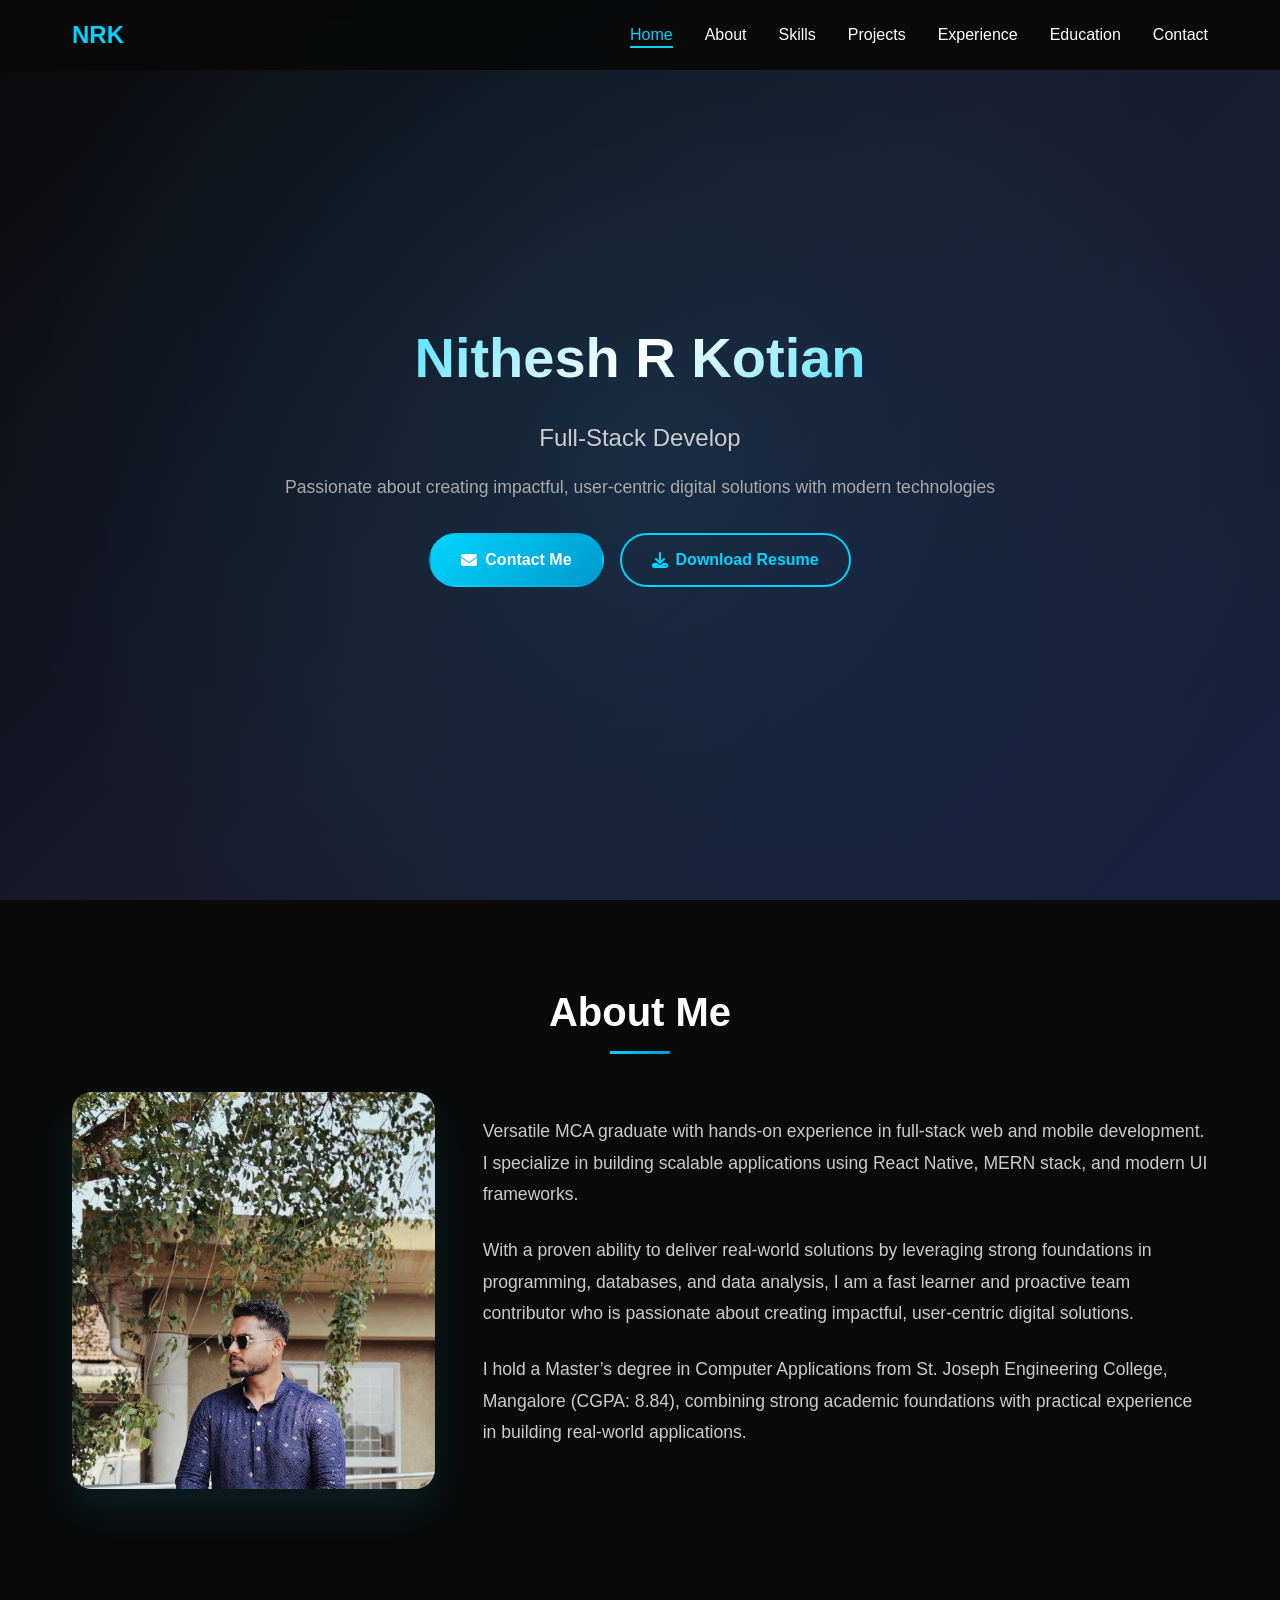
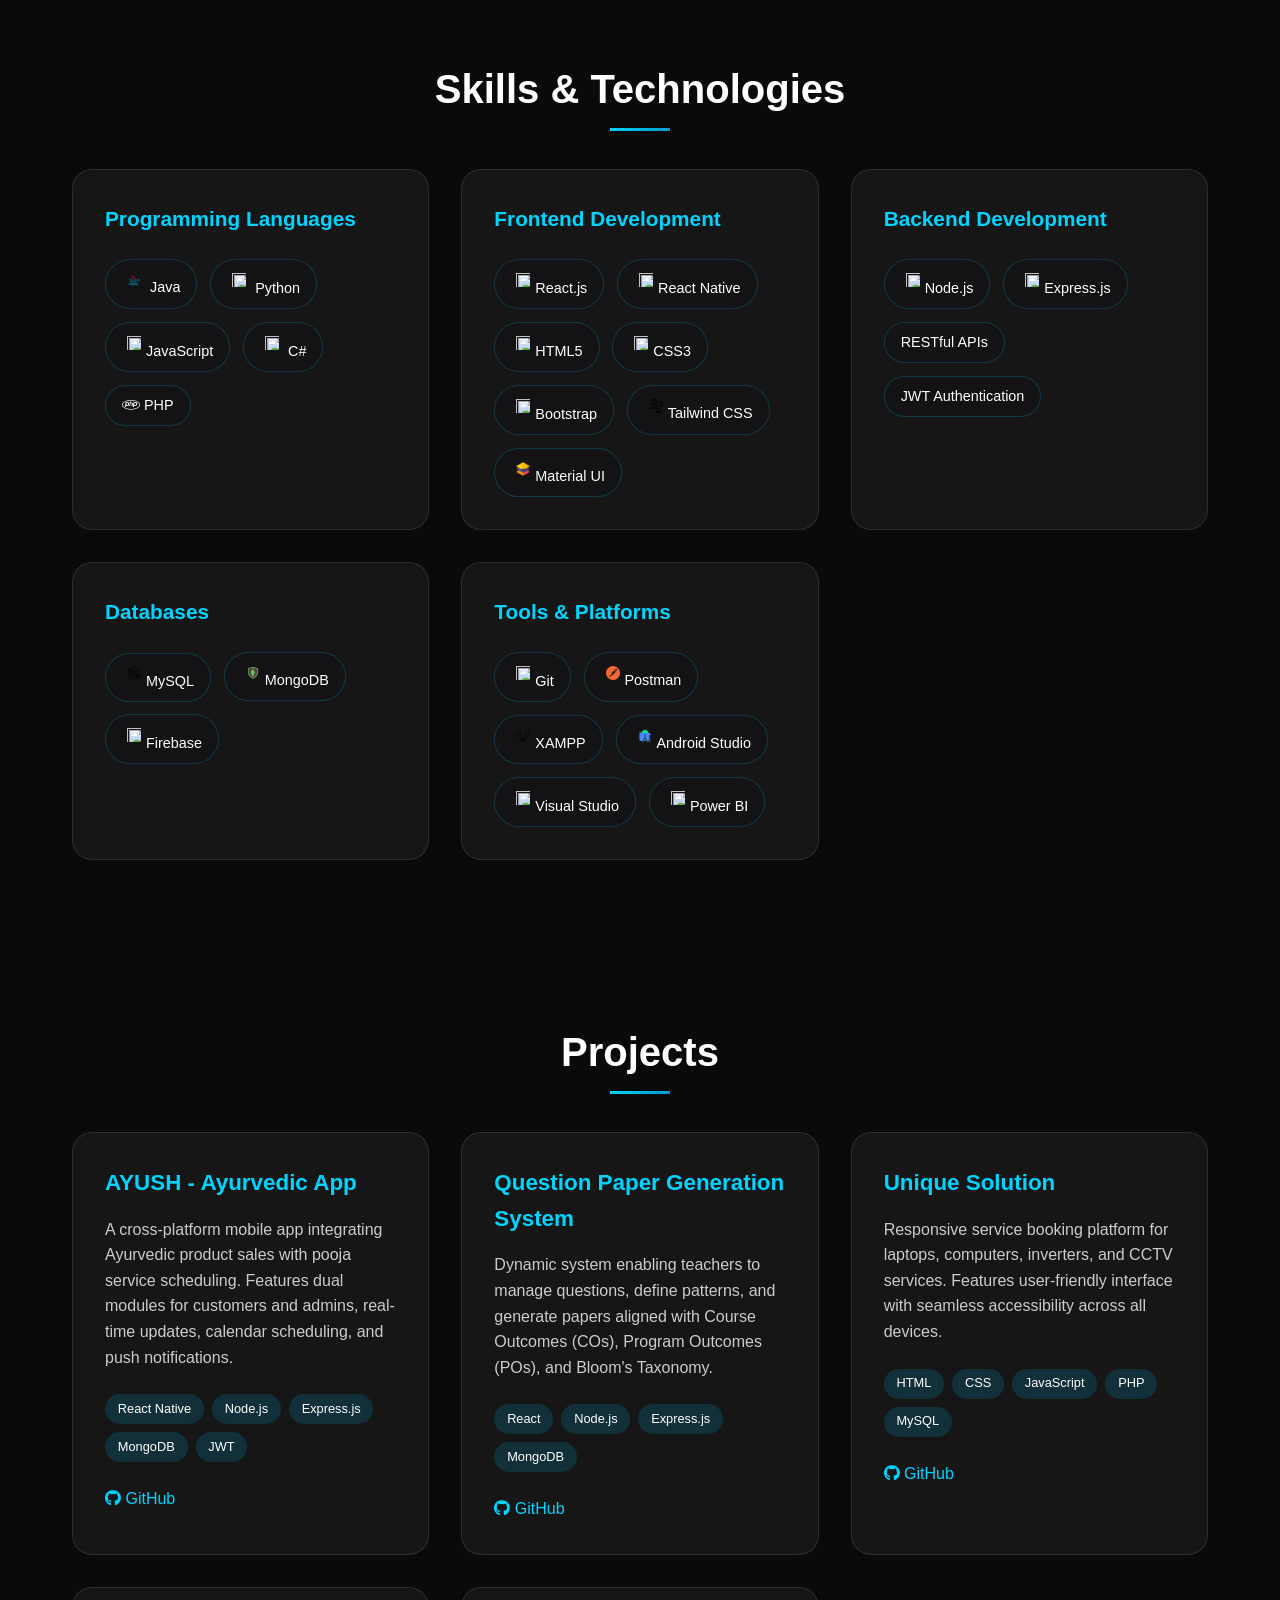
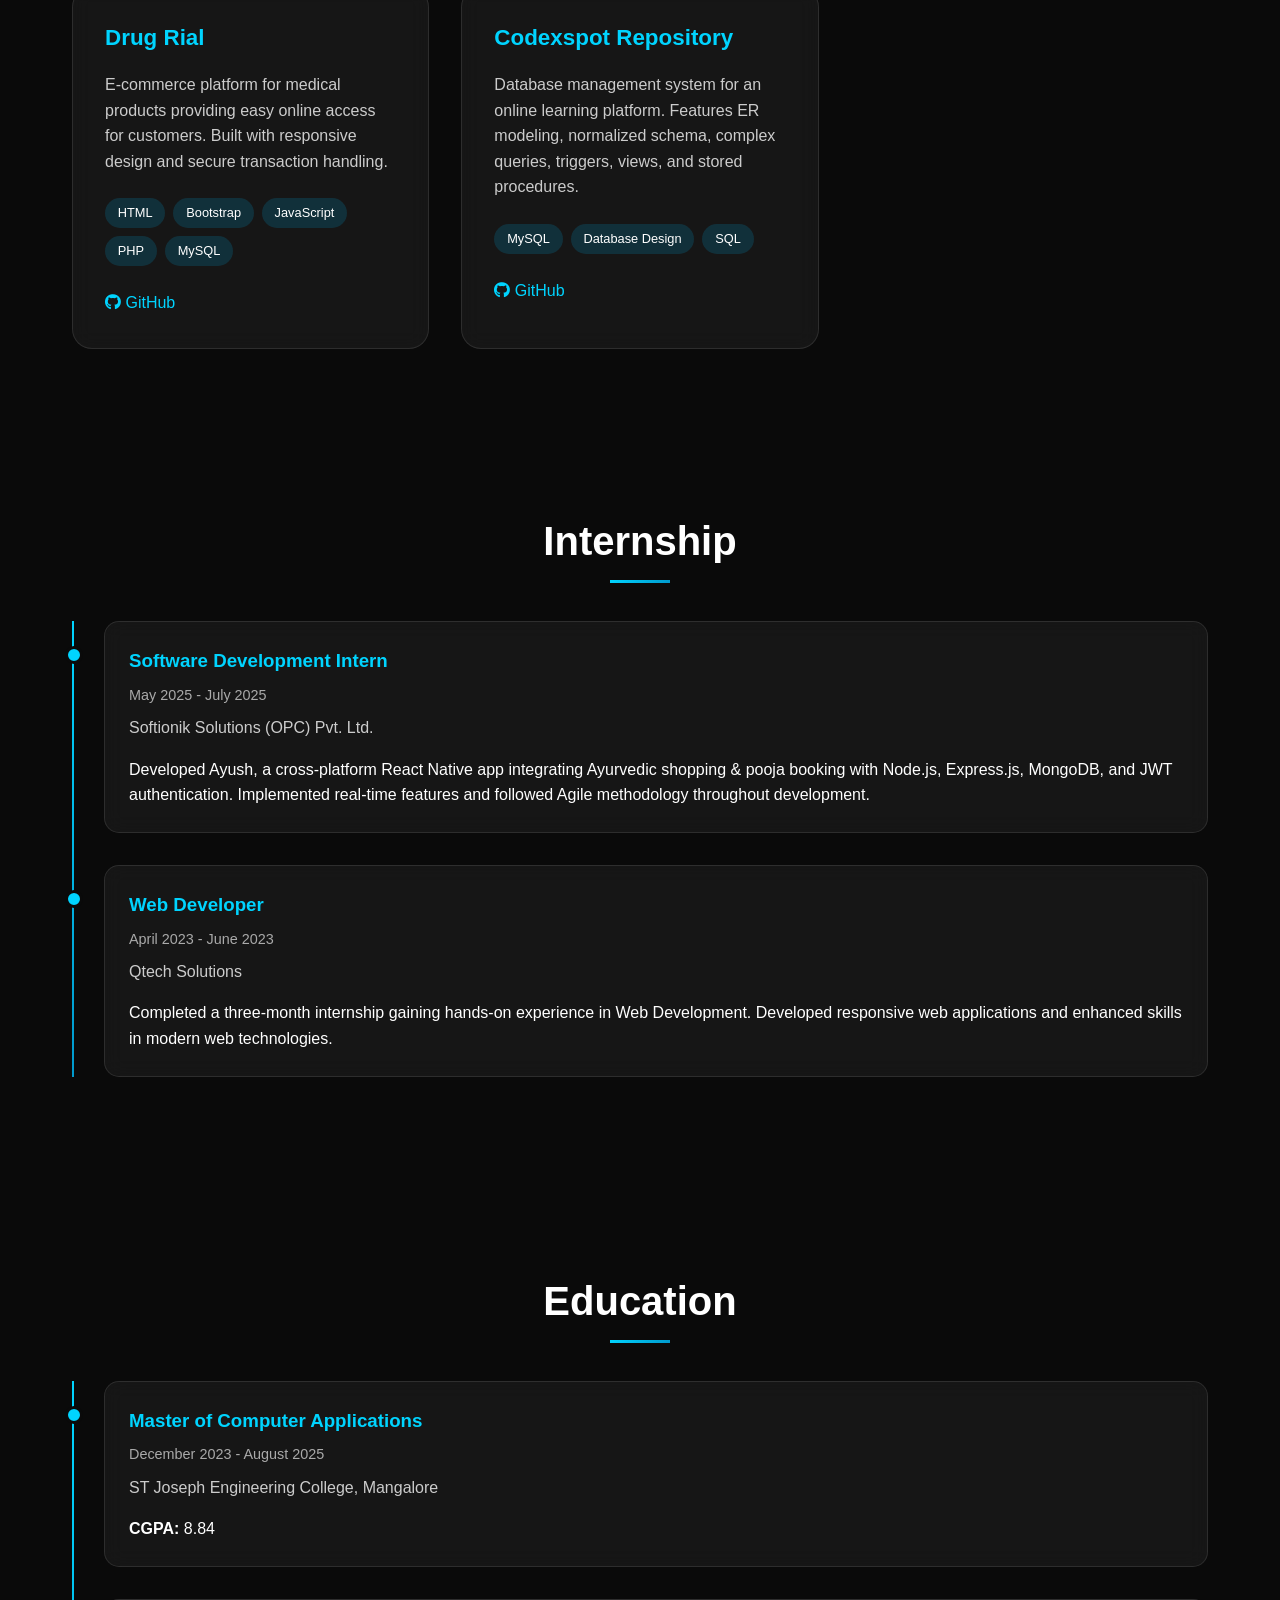
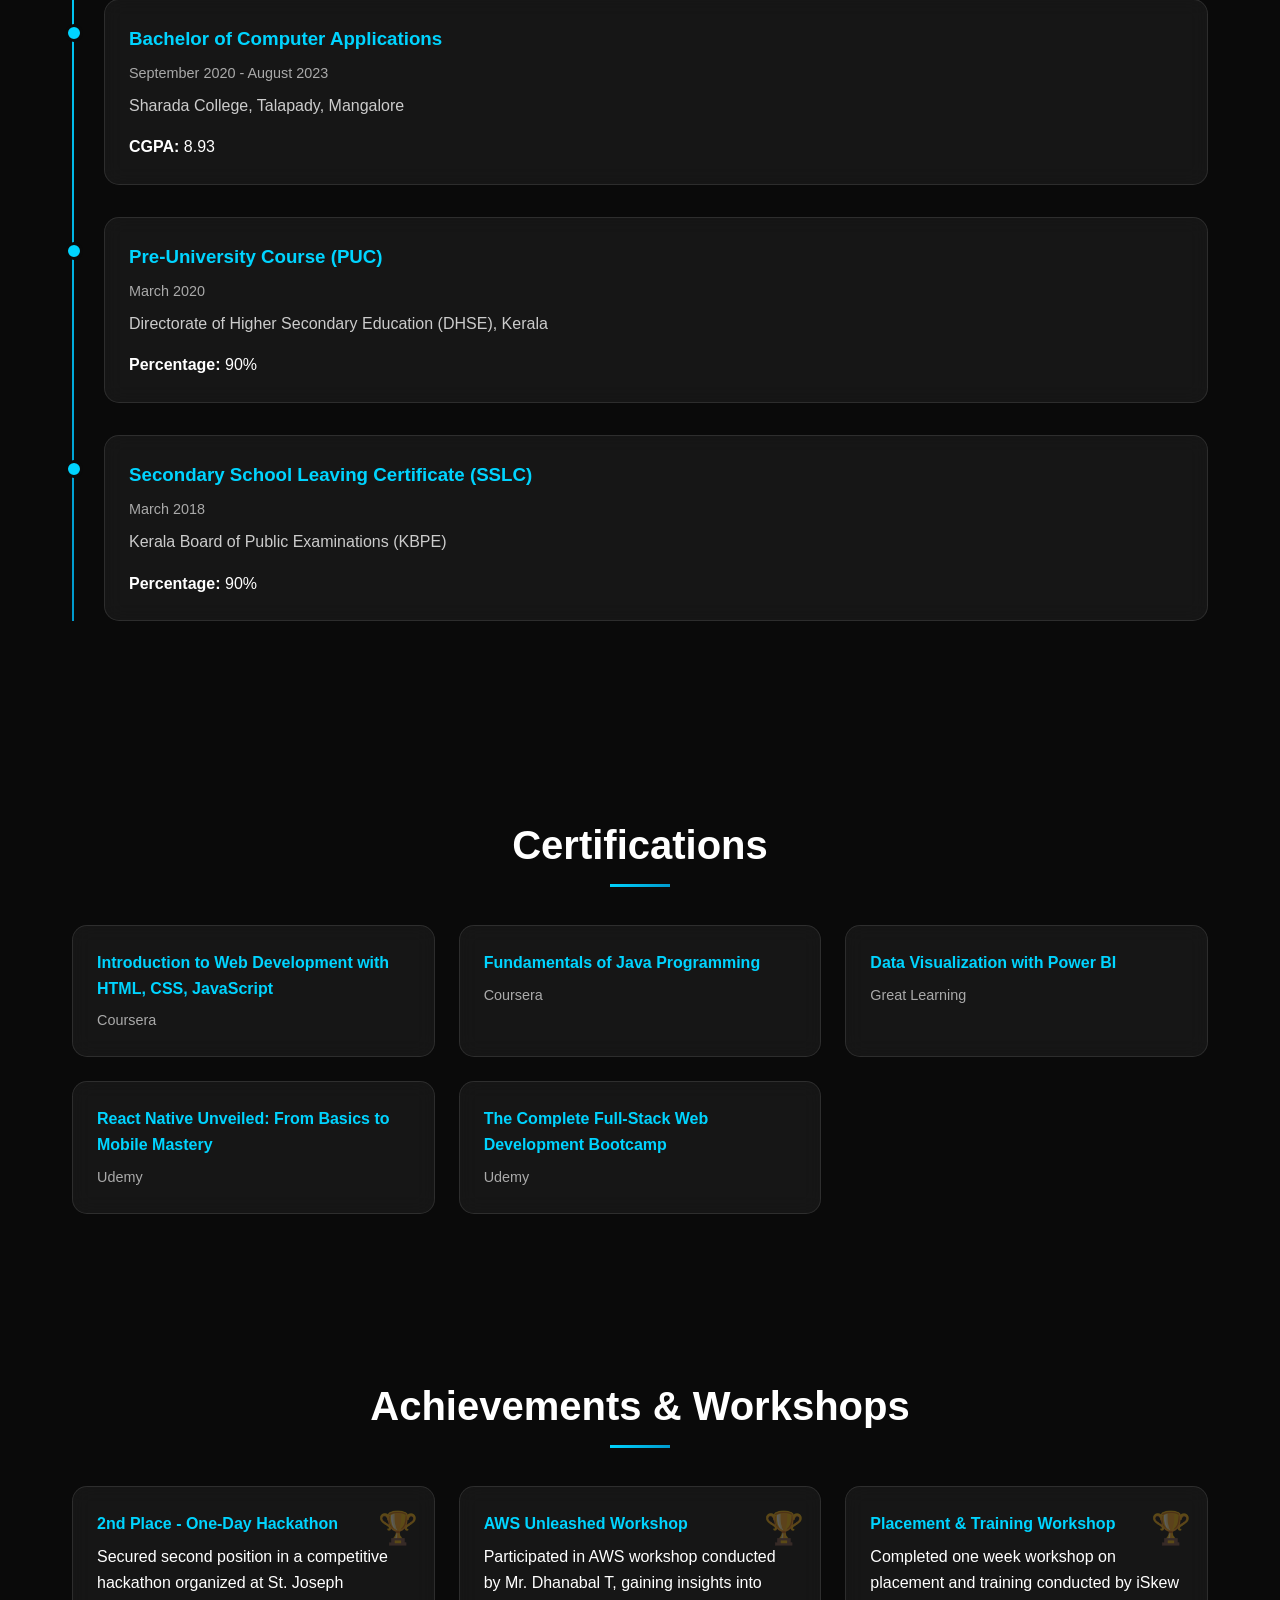
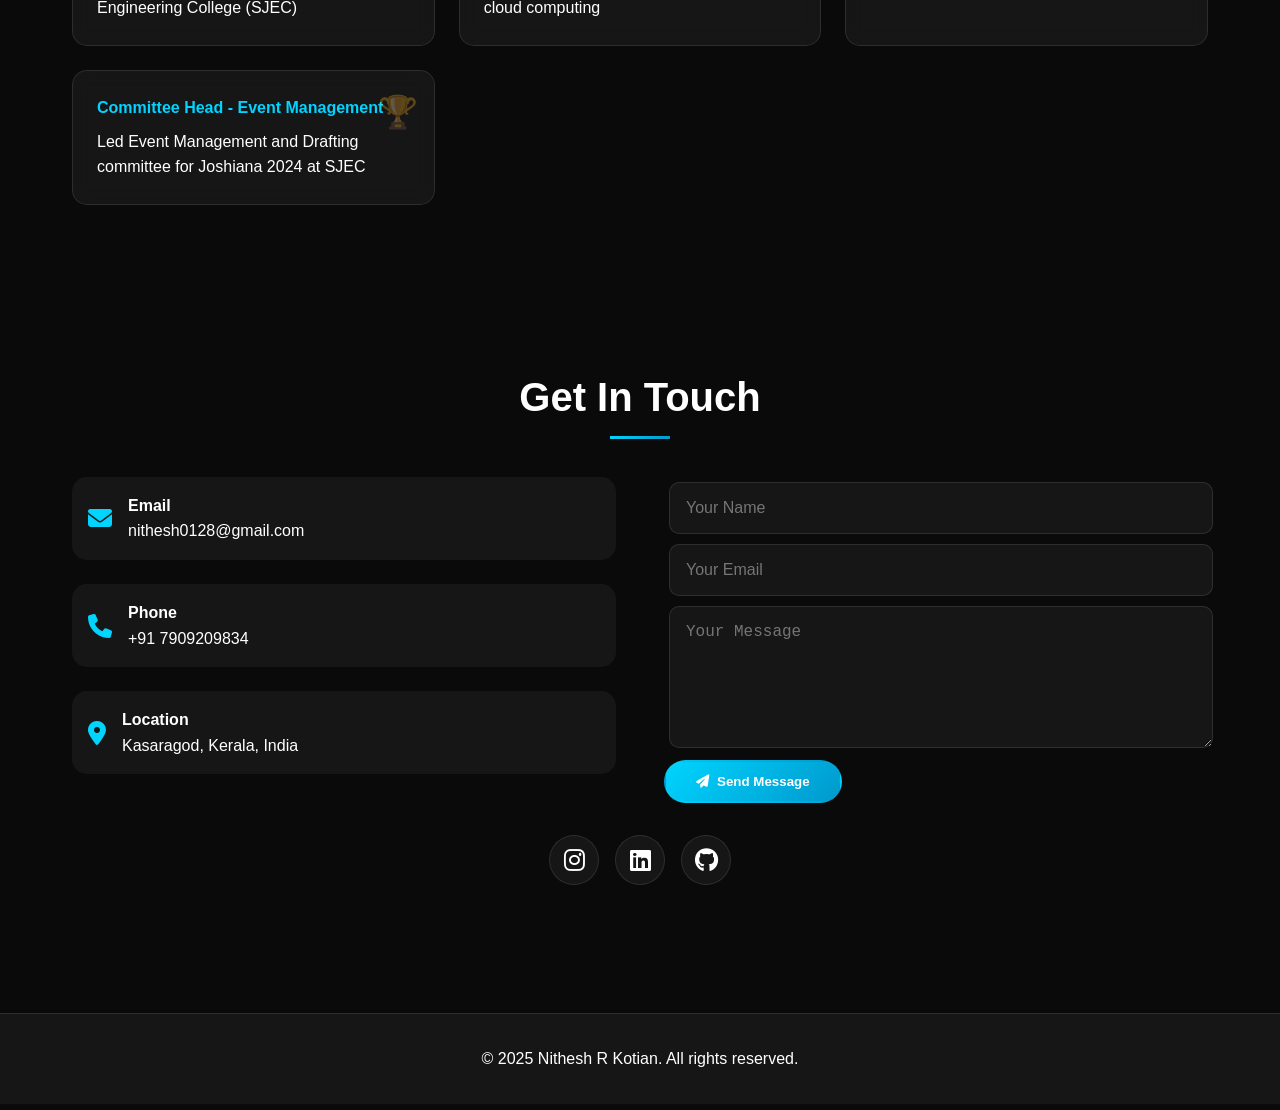
==== index.html @ 17bdb60a "icons updated" ====
<!DOCTYPE html>
<html lang="en">
<head>
    <meta charset="UTF-8">
    <meta name="viewport" content="width=device-width, initial-scale=1.0">
    <title>Nithesh R Kotian - Full-Stack Developer</title>
    <link rel="shortcut icon" href="images/nrk_logo.png" type="image/x-icon">
    <link rel="stylesheet" href="https://cdnjs.cloudflare.com/ajax/libs/font-awesome/6.0.0/css/all.min.css">
    <link rel="stylesheet" href="style.css">
    <link rel="stylesheet" href="https://cdnjs.cloudflare.com/ajax/libs/font-awesome/6.5.0/css/all.min.css">

</head>
<body>
    <!-- Navigation -->
    <nav class="navbar" id="navbar">
        <div class="nav-container">
            <a href="#home" class="logo">NRK</a>
            <ul class="nav-menu" id="nav-menu">
                <li><a href="#home" class="nav-link">Home</a></li>
                <li><a href="#about" class="nav-link">About</a></li>
                <li><a href="#skills" class="nav-link">Skills</a></li>
                <li><a href="#projects" class="nav-link">Projects</a></li>
                <li><a href="#experience" class="nav-link">Experience</a></li>
                <li><a href="#education" class="nav-link">Education</a></li>
                <li><a href="#contact" class="nav-link">Contact</a></li>
            </ul>
            <div class="hamburger" id="hamburger">
                <span></span>
                <span></span>
                <span></span>
            </div>
        </div>
    </nav>

    <!-- Hero Section -->
    <section class="hero" id="home">
        <div class="hero-content">
            <h1>Nithesh R Kotian</h1>
            <p class="subtitle">Full-Stack Developer | React Native & MERN</p>
            <p class="tagline">Passionate about creating impactful, user-centric digital solutions with modern technologies</p>
            <div class="cta-buttons">
                <a href="#contact" class="btn btn-primary">
                    <i class="fas fa-envelope"></i>
                    Contact Me
                </a>
                <a href="images/Nithesh R Kotian.pdf" download class="btn btn-outline">
                    <i class="fas fa-download"></i>
                    Download Resume
                </a>
            </div>
        </div>
    </section>

    <!-- About Section -->
    <section class="section fade-in" id="about">
        <h2 class="section-title">About Me</h2>
        <div class="about-content">
            <div class="about-image">
                <img src="images/myimage.jpg" alt="Nithesh R Kotian">
            </div>
            <div class="about-text">
                <p>
                    Versatile MCA graduate with hands-on experience in full-stack web and mobile development. 
                    I specialize in building scalable applications using React Native, MERN stack, and modern UI frameworks.
                </p>
                <p>
                    With a proven ability to deliver real-world solutions by leveraging strong foundations in programming, 
                    databases, and data analysis, I am a fast learner and proactive team contributor who is passionate about 
                    creating impactful, user-centric digital solutions.
                </p>
                <p>
                    I hold a Master’s degree in Computer Applications from St. Joseph Engineering College, Mangalore (CGPA: 8.84), combining strong academic foundations with practical experience in building real-world applications.
            </div>
        </div>
    </section>

    <!-- Skills Section -->
    <section class="section fade-in" id="skills">
        <h2 class="section-title">Skills & Technologies</h2>
        <div class="skills-grid">
            <div class="skill-category">
                <h3>Programming Languages</h3>
                <div class="skills-list">
                    <span class="skill-tag"><image class="img" src="images/java.png"></image> Java</span>
                    <span class="skill-tag"><image class="img" src="images/python.png"></image> Python</span>
                    <span class="skill-tag"><image class="img" src="images/java-script.png"></image>JavaScript</span>
                    <span class="skill-tag"><image class="img" src="images/c-sharp.png"></image> C#</span>
                    <span class="skill-tag"><i class="fa-brands fa-php"></i> PHP</span>

                </div>
            </div>
            <div class="skill-category">
                <h3>Frontend Development</h3>
                <div class="skills-list">
                    <span class="skill-tag"><image class="img" src="images/react.png"></image>React.js</span>
                    <span class="skill-tag"><image class="img" src="images/native.png"></image>React Native</span>
                    <span class="skill-tag"><image class="img" src="images/html.png"></image>HTML5</span>
                    <span class="skill-tag"><image class="img" src="images/css.png"></image>CSS3</span>
                    <span class="skill-tag"><image class="img" src="images/bootstrap.png"></image>Bootstrap</span>
                    <span class="skill-tag"><image class="img" src="images/wind.png"></image>Tailwind CSS</span>
                    <span class="skill-tag"><image class="img" src="images/composite.png"></image>Material UI</span>
                </div>
            </div>
            <div class="skill-category">
                <h3>Backend Development</h3>
                <div class="skills-list">
                    <span class="skill-tag"><image class="img" src="images/nodejs.png"></image>Node.js</span>
                    <span class="skill-tag"><image class="img" src="images/icons8-express-js-50.png"></image>Express.js</span>
                    <span class="skill-tag">RESTful APIs</span>
                    <span class="skill-tag">JWT Authentication</span>
                </div>
            </div>
            <div class="skill-category">
                <h3>Databases</h3>
                <div class="skills-list">
                    <span class="skill-tag"><image class="img" src="images/mysql-database.png"></image>MySQL</span>
                    <span class="skill-tag"><image class="img" src="images/icons8-mongodb-48.png"></image>MongoDB</span>
                    <span class="skill-tag"><image class="img" src="images/icons8-firebase-48.png "></image>Firebase</span>
                </div>
            </div>
            <div class="skill-category">
                <h3>Tools & Platforms</h3>
                <div class="skills-list">
                    <span class="skill-tag"><image class="img" src="images/icons8-git-48.png"></image>Git</span>
                    <span class="skill-tag"><image class="img" src="images/icons8-postman-inc-50.png"></image>Postman</span>
                    <span class="skill-tag"><image class="img" src="images/icons8-xmpp-50.png"></image>XAMPP</span>
                    <span class="skill-tag"><image class="img" src="images/icons8-android-studio-48.png"></image>Android Studio</span>
                    <span class="skill-tag"><image class="img" src="images/ivisual-studio-code-2019-48.png"></image>Visual Studio</span>
                    <span class="skill-tag"><image class="img" src="images/power-bi-48.png"></image>Power BI</span>
                </div>
            </div>
        </div>
    </section>

    <!-- Projects Section -->
    <section class="section fade-in" id="projects">
        <h2 class="section-title"> Projects</h2>
        <div class="projects-grid">
            <div class="project-card">
                <h3>AYUSH - Ayurvedic App</h3>
                <p>
                    A cross-platform mobile app integrating Ayurvedic product sales with pooja service scheduling. 
                    Features dual modules for customers and admins, real-time updates, calendar scheduling, and push notifications.
                </p>
                <div class="project-tech">
                    <span class="tech-tag">React Native</span>
                    <span class="tech-tag">Node.js</span>
                    <span class="tech-tag">Express.js</span>
                    <span class="tech-tag">MongoDB</span>
                    <span class="tech-tag">JWT</span>
                </div>
                <div class="project-links">
                    <a href="https://github.com/n-ithesh/Ayush" target="_blank">
                        <i class="fab fa-github"></i> GitHub
                    </a>
                </div>
            </div>

            <div class="project-card">
                <h3>Question Paper Generation System</h3>
                <p>
                    Dynamic system enabling teachers to manage questions, define patterns, and generate papers 
                    aligned with Course Outcomes (COs), Program Outcomes (POs), and Bloom's Taxonomy.
                </p>
                <div class="project-tech">
                    <span class="tech-tag">React</span>
                    <span class="tech-tag">Node.js</span>
                    <span class="tech-tag">Express.js</span>
                    <span class="tech-tag">MongoDB</span>
                </div>
                <div class="project-links">
                    <a href="https://github.com/n-ithesh/QUESTION-PAPER-GENERATION-SYSTEM" target="_blank">
                        <i class="fab fa-github"></i> GitHub
                    </a>
                </div>
            </div>

            <div class="project-card">
                <h3>Unique Solution</h3>
                <p>
                    Responsive service booking platform for laptops, computers, inverters, and CCTV services. 
                    Features user-friendly interface with seamless accessibility across all devices.
                </p>
                <div class="project-tech">
                    <span class="tech-tag">HTML</span>
                    <span class="tech-tag">CSS</span>
                    <span class="tech-tag">JavaScript</span>
                    <span class="tech-tag">PHP</span>
                    <span class="tech-tag">MySQL</span>
                </div>
                <div class="project-links">
                    <a href="https://github.com/n-ithesh/UNIQUE-SOLUTION" target="_blank">
                        <i class="fab fa-github"></i> GitHub
                    </a>
                </div>
            </div>

            <div class="project-card">
                <h3>Drug Rial</h3>
                <p>
                    E-commerce platform for medical products providing easy online access for customers. 
                    Built with responsive design and secure transaction handling.
                </p>
                <div class="project-tech">
                    <span class="tech-tag">HTML</span>
                    <span class="tech-tag">Bootstrap</span>
                    <span class="tech-tag">JavaScript</span>
                    <span class="tech-tag">PHP</span>
                    <span class="tech-tag">MySQL</span>
                </div>
                <div class="project-links">
                    <a href="https://github.com/n-ithesh/Drug_Rial" target="_blank">
                        <i class="fab fa-github"></i> GitHub
                    </a>
                </div>
            </div>

            <div class="project-card">
                <h3>Codexspot Repository</h3>
                <p>
                    Database management system for an online learning platform. Features ER modeling, 
                    normalized schema, complex queries, triggers, views, and stored procedures.
                </p>
                <div class="project-tech">
                    <span class="tech-tag">MySQL</span>
                    <span class="tech-tag">Database Design</span>
                    <span class="tech-tag">SQL</span>
                </div>
                <div class="project-links">
                    <a href="https://github.com/n-ithesh/CodexSpot" target="_blank">
                        <i class="fab fa-github"></i> GitHub
                    </a>
                </div>
            </div>
        </div>
    </section>

    <!-- Experience Section -->
    <section class="section fade-in" id="experience">
        <h2 class="section-title">Internship</h2>
        <div class="timeline">
            <div class="timeline-item">
                <h3>Software Development Intern</h3>
                <p class="date">May 2025 - July 2025</p>
                <p class="location">Softionik Solutions (OPC) Pvt. Ltd.</p>
                <p>
                    Developed Ayush, a cross-platform React Native app integrating Ayurvedic shopping & pooja booking 
                    with Node.js, Express.js, MongoDB, and JWT authentication. Implemented real-time features and 
                    followed Agile methodology throughout development.
                </p>
            </div>
            <div class="timeline-item">
                <h3>Web Developer</h3>
                <p class="date">April 2023 - June 2023</p>
                <p class="location">Qtech Solutions</p>
                <p>
                    Completed a three-month internship gaining hands-on experience in Web Development. 
                    Developed responsive web applications and enhanced skills in modern web technologies.
                </p>
            </div>
        </div>
    </section>

    <!-- Education Section -->
    <section class="section fade-in" id="education">
        <h2 class="section-title">Education</h2>
        <div class="timeline">
            <div class="timeline-item">
                <h3>Master of Computer Applications</h3>
                <p class="date">December 2023 - August 2025</p>
                <p class="location">ST Joseph Engineering College, Mangalore</p>
                <p><strong>CGPA:</strong> 8.84</p>
            </div>
            <div class="timeline-item">
                <h3>Bachelor of Computer Applications</h3>
                <p class="date">September 2020 - August 2023</p>
                <p class="location">Sharada College, Talapady, Mangalore</p>
                <p><strong>CGPA:</strong> 8.93</p>
            </div>
            <div class="timeline-item">
                <h3>Pre-University Course (PUC)</h3>
                <p class="date">March 2020</p>
                <p class="location">Directorate of Higher Secondary Education (DHSE), Kerala</p>
                <p><strong>Percentage:</strong> 90%</p>
            </div>
            <div class="timeline-item">
                <h3>Secondary School Leaving Certificate (SSLC)</h3>
                <p class="date">March 2018</p>
                <p class="location">Kerala Board of Public Examinations (KBPE)</p>
                <p><strong>Percentage:</strong> 90%</p>
            </div>
        </div>
    </section>

    <!-- Certifications Section -->
    <section class="section fade-in" id="certifications">
        <h2 class="section-title">Certifications</h2>
        <div class="certifications-grid">
            <div class="certification-item">
                <h4>Introduction to Web Development with HTML, CSS, JavaScript</h4>
                <p class="provider">Coursera</p>
            </div>
            <div class="certification-item">
                <h4>Fundamentals of Java Programming</h4>
                <p class="provider">Coursera</p>
            </div>
            <div class="certification-item">
                <h4>Data Visualization with Power BI</h4>
                <p class="provider">Great Learning</p>
            </div>
            <div class="certification-item">
                <h4>React Native Unveiled: From Basics to Mobile Mastery</h4>
                <p class="provider">Udemy</p>
            </div>
            <div class="certification-item">
                <h4>The Complete Full-Stack Web Development Bootcamp</h4>
                <p class="provider">Udemy</p>
            </div>
        </div>
    </section>

    <!-- Achievements Section -->
    <section class="section fade-in" id="achievements">
        <h2 class="section-title">Achievements & Workshops</h2>
        <div class="achievements-grid">
            <div class="achievement-item">
                <h4>2nd Place - One-Day Hackathon</h4>
                <p>Secured second position in a competitive hackathon organized at St. Joseph Engineering College (SJEC)</p>
            </div>
            <div class="achievement-item">
                <h4>AWS Unleashed Workshop</h4>
                <p>Participated in AWS workshop conducted by Mr. Dhanabal T, gaining insights into cloud computing</p>
            </div>
            <div class="achievement-item">
                <h4>Placement & Training Workshop</h4>
                <p>Completed one week workshop on placement and training conducted by iSkew</p>
            </div>
            <div class="achievement-item">
                <h4>Committee Head - Event Management</h4>
                <p>Led Event Management and Drafting committee for Joshiana 2024 at SJEC</p>
            </div>
        </div>
    </section>

    <!-- Contact Section -->
    <section class="section fade-in" id="contact">
        <h2 class="section-title">Get In Touch</h2>
        <div class="contact-content">
            <div class="contact-info">
                <div class="contact-item">
                    <i class="fas fa-envelope"></i>
                    <div>
                        <h4>Email</h4>
                        <a href="mailto:nithesh0128@gmail.com">nithesh0128@gmail.com</a>
                    </div>
                </div>
                <div class="contact-item">
                    <i class="fas fa-phone"></i>
                    <div>
                        <h4>Phone</h4>
                        <a href="tel:+917909209834">+91 7909209834</a>
                    </div>
                </div>
                <div class="contact-item">
                    <i class="fas fa-map-marker-alt"></i>
                    <div>
                        <h4>Location</h4>
                        <span>Kasaragod, Kerala, India</span>
                    </div>
                </div>
            </div>
            <div class="contact-form">
                <form name="submit-to-google-sheet">
                    <div class="form-group">
                        <input type="text" name="name" placeholder="Your Name" required>
                    </div>
                    <div class="form-group">
                        <input type="email" name="email" placeholder="Your Email" required>
                    </div>
                    <div class="form-group">
                        <textarea name="message" placeholder="Your Message" rows="6" required></textarea>
                    </div>
                    <button type="submit" class="btn btn-primary">
                        <i class="fas fa-paper-plane"></i>
                        Send Message
                    </button>
                </form>
                <div id="msg"></div>
            </div>
        </div>
        
        <div class="social-links">
            <a href="https://www.instagram.com/n.ithesh._/" target="_blank" class="social-link">
                <i class="fab fa-instagram"></i>
            </a>
            </a>
            <a href="https://www.linkedin.com/in/nithesh0628" target="_blank" class="social-link">
                <i class="fab fa-linkedin"></i>
            </a>
            <a href="https://github.com/n-ithesh" target="_blank" class="social-link">
                <i class="fab fa-github"></i>
            </a>
        </div>
    </section>

    <!-- Footer -->
    <footer class="footer">
        <p>&copy; 2025 Nithesh R Kotian. All rights reserved.</p>
    </footer>

    <!-- Back to Top Button -->
    <button class="back-to-top" id="backToTop">
        <i class="fas fa-arrow-up"></i>
    </button>

    <script>
        // Mobile Navigation Toggle
        const hamburger = document.getElementById('hamburger');
        const navMenu = document.getElementById('nav-menu');

        hamburger.addEventListener('click', () => {
            navMenu.classList.toggle('active');
        });

        // Close mobile menu when clicking on a link
        document.querySelectorAll('.nav-link').forEach(link => {
            link.addEventListener('click', () => {
                navMenu.classList.remove('active');
            });
        });

        // Navbar scroll effect
        const navbar = document.getElementById('navbar');
        window.addEventListener('scroll', () => {
            if (window.scrollY > 50) {
                navbar.classList.add('scrolled');
            } else {
                navbar.classList.remove('scrolled');
            }
        });

        // Active navigation link highlighting
        const sections = document.querySelectorAll('section');
        const navLinks = document.querySelectorAll('.nav-link');

        window.addEventListener('scroll', () => {
            let current = '';
            sections.forEach(section => {
                const sectionTop = section.offsetTop;
                const sectionHeight = section.clientHeight;
                if (window.scrollY >= (sectionTop - 200)) {
                    current = section.getAttribute('id');
                }
            });

            navLinks.forEach(link => {
                link.classList.remove('active');
                if (link.getAttribute('href').slice(1) === current) {
                    link.classList.add('active');
                }
            });
        });

        // Smooth scrolling for navigation links
        document.querySelectorAll('a[href^="#"]').forEach(anchor => {
            anchor.addEventListener('click', function (e) {
                e.preventDefault();
                const target = document.querySelector(this.getAttribute('href'));
                if (target) {
                    target.scrollIntoView({
                        behavior: 'smooth',
                        block: 'start'
                    });
                }
            });
        });

        // Back to top button
        const backToTop = document.getElementById('backToTop');

        window.addEventListener('scroll', () => {
            if (window.scrollY > 300) {
                backToTop.classList.add('show');
            } else {
                backToTop.classList.remove('show');
            }
        });

        backToTop.addEventListener('click', () => {
            window.scrollTo({
                top: 0,
                behavior: 'smooth'
            });
        });

        // Scroll animations
        const fadeElements = document.querySelectorAll('.fade-in');

        const fadeInOnScroll = () => {
            fadeElements.forEach(element => {
                const elementTop = element.getBoundingClientRect().top;
                const elementVisible = 150;

                if (elementTop < window.innerHeight - elementVisible) {
                    element.classList.add('visible');
                }
            });
        };

        window.addEventListener('scroll', fadeInOnScroll);
        fadeInOnScroll(); // Check on page load

        // Contact form submission
        const scriptURL = 'https://script.google.com/macros/s/AKfycbyIy2xZhc8D5JdLO7o2QkHOoSVqSOdy2x_xByXJeU9iQt2-OyDCXsQfPzj7Ggy2FiKv/exec';
        const form = document.forms['submit-to-google-sheet'];
        const msg = document.getElementById("msg");

        form.addEventListener('submit', e => {
            e.preventDefault();
            fetch(scriptURL, { method: 'POST', body: new FormData(form)})
                .then(response => {
                    msg.innerHTML = "Message sent successfully!";
                    msg.classList.add('show');
                    setTimeout(function(){
                        msg.innerHTML = "";
                        msg.classList.remove('show');
                    }, 4000);
                    form.reset();
                })
                .catch(error => {
                    console.error('Error!', error.message);
                    msg.innerHTML = "Error sending message. Please try again.";
                    msg.classList.add('show');
                    setTimeout(function(){
                        msg.innerHTML = "";
                        msg.classList.remove('show');
                    }, 4000);
                });
        });

        // Add some interactive effects
        document.querySelectorAll('.project-card').forEach(card => {
            card.addEventListener('mouseenter', () => {
                card.style.transform = 'translateY(-10px) scale(1.02)';
            });
            
            card.addEventListener('mouseleave', () => {
                card.style.transform = 'translateY(0) scale(1)';
            });
        });

        // Typing effect for hero subtitle (optional enhancement)
        const subtitle = document.querySelector('.hero .subtitle');
        const text = subtitle.textContent;
        subtitle.textContent = '';
        
        let i = 0;
        const typeWriter = () => {
            if (i < text.length) {
                subtitle.textContent += text.charAt(i);
                i++;
                setTimeout(typeWriter, 100);
            }
        };
        
        // Start typing effect after page loads
        window.addEventListener('load', () => {
            setTimeout(typeWriter, 1000);
        });

        // Add parallax effect to hero section
        window.addEventListener('scroll', () => {
            const scrolled = window.pageYOffset;
            const hero = document.querySelector('.hero');
            const rate = scrolled * -0.5;
            hero.style.transform = `translateY(${rate}px)`;
        });
    </script>
</body>
</html>
---- style.css ----
* {
            margin: 0;
            padding: 0;
            box-sizing: border-box;
        }

        html {
            scroll-behavior: smooth;
        }

        body {
            font-family: 'Arial', sans-serif;
            background: #0a0a0a;
            color: #ffffff;
            line-height: 1.6;
            overflow-x: hidden;
        }

        /* Navigation */
        .navbar {
            position: fixed;
            top: 0;
            width: 100%;
            background: rgba(10, 10, 10, 0.95);
            backdrop-filter: blur(10px);
            padding: 1rem 0;
            z-index: 1000;
            transition: all 0.3s ease;
        }

        .navbar.scrolled {
            background: rgba(10, 10, 10, 0.98);
            box-shadow: 0 2px 20px rgba(0, 150, 255, 0.1);
        }

        .nav-container {
            max-width: 1200px;
            margin: 0 auto;
            padding: 0 2rem;
            display: flex;
            justify-content: space-between;
            align-items: center;
        }

        .logo {
            font-size: 1.5rem;
            font-weight: bold;
            color: #00d4ff;
            text-decoration: none;
        }

        .nav-menu {
            display: flex;
            list-style: none;
            gap: 2rem;
        }

        .nav-menu a {
            color: #ffffff;
            text-decoration: none;
            font-weight: 500;
            position: relative;
            transition: color 0.3s ease;
        }

        .nav-menu a:hover,
        .nav-menu a.active {
            color: #00d4ff;
        }

        .nav-menu a::after {
            content: '';
            position: absolute;
            bottom: -5px;
            left: 0;
            width: 0;
            height: 2px;
            background: #00d4ff;
            transition: width 0.3s ease;
        }

        .nav-menu a:hover::after,
        .nav-menu a.active::after {
            width: 100%;
        }

        .hamburger {
            display: none;
            flex-direction: column;
            cursor: pointer;
        }

        .hamburger span {
            width: 25px;
            height: 3px;
            background: #ffffff;
            margin: 3px 0;
            transition: 0.3s;
        }

        /* Hero Section */
        .hero {
            height: 100vh;
            display: flex;
            align-items: center;
            justify-content: center;
            background: linear-gradient(135deg, #0a0a0a 0%, #1a1a2e 50%, #16213e 100%);
            position: relative;
            overflow: hidden;
        }

        .hero::before {
            content: '';
            position: absolute;
            top: 0;
            left: 0;
            right: 0;
            bottom: 0;
            background: url('data:image/svg+xml,<svg xmlns="http://www.w3.org/2000/svg" viewBox="0 0 1000 1000"><defs><radialGradient id="b" gradientUnits="userSpaceOnUse" cx="500" cy="500" r="500"><stop stop-color="%2300d4ff" stop-opacity="0.1"/><stop offset="1" stop-color="%2300d4ff" stop-opacity="0"/></radialGradient></defs><rect width="1000" height="1000" fill="url(%23b)"/></svg>') center/cover;
            animation: pulse 4s ease-in-out infinite alternate;
        }

        @keyframes pulse {
            0% { opacity: 0.3; }
            100% { opacity: 0.6; }
        }

        .hero-content {
            text-align: center;
            z-index: 2;
            max-width: 800px;
            padding: 0 2rem;
        }

        .hero h1 {
            font-size: 3.5rem;
            font-weight: bold;
            margin-bottom: 1rem;
            background: linear-gradient(135deg, #00d4ff, #ffffff, #00d4ff);
            -webkit-background-clip: text;
            -webkit-text-fill-color: transparent;
            background-clip: text;
            animation: slideInUp 1s ease-out;
        }

        .hero .subtitle {
            font-size: 1.5rem;
            color: #cccccc;
            margin-bottom: 1rem;
            animation: slideInUp 1s ease-out 0.2s both;
        }

        .hero .tagline {
            font-size: 1.1rem;
            color: #aaaaaa;
            margin-bottom: 2rem;
            animation: slideInUp 1s ease-out 0.4s both;
        }

        .cta-buttons {
            display: flex;
            gap: 1rem;
            justify-content: center;
            flex-wrap: wrap;
            animation: slideInUp 1s ease-out 0.6s both;
        }

        .btn {
            padding: 12px 30px;
            text-decoration: none;
            border-radius: 50px;
            font-weight: 600;
            transition: all 0.3s ease;
            display: inline-flex;
            align-items: center;
            gap: 0.5rem;
        }

        .btn-primary {
            background: linear-gradient(135deg, #00d4ff, #0099cc);
            color: #ffffff;
            border: 2px solid transparent;
        }

        .btn-primary:hover {
            transform: translateY(-2px);
            box-shadow: 0 10px 20px rgba(0, 212, 255, 0.3);
        }

        .btn-outline {
            background: transparent;
            color: #00d4ff;
            border: 2px solid #00d4ff;
        }

        .btn-outline:hover {
            background: #00d4ff;
            color: #0a0a0a;
            transform: translateY(-2px);
        }

        @keyframes slideInUp {
            from {
                opacity: 0;
                transform: translateY(30px);
            }
            to {
                opacity: 1;
                transform: translateY(0);
            }
        }

        /* Section Styles */
        .section {
            padding: 5rem 0;
            max-width: 1200px;
            margin: 0 auto;
            padding-left: 2rem;
            padding-right: 2rem;
        }

        .section-title {
            font-size: 2.5rem;
            text-align: center;
            margin-bottom: 3rem;
            color: #ffffff;
            position: relative;
        }

        .section-title::after {
            content: '';
            position: absolute;
            bottom: -10px;
            left: 50%;
            transform: translateX(-50%);
            width: 60px;
            height: 3px;
            background: linear-gradient(135deg, #00d4ff, #0099cc);
        }

        /* About Section */
        .about-content {
            display: grid;
            grid-template-columns: 1fr 2fr;
            gap: 3rem;
            align-items: center;
        }

        .about-image {
            position: relative;
        }

        .about-image img {
            width: 100%;
            border-radius: 20px;
            box-shadow: 0 20px 40px rgba(0, 212, 255, 0.1);
            transition: transform 0.3s ease;
        }

        .about-image:hover img {
            transform: scale(1.05);
        }

        .about-text {
            font-size: 1.1rem;
            line-height: 1.8;
            color: #cccccc;
        }

        .about-text p {
            margin-bottom: 1.5rem;
        }

        /* Skills Section */
        .skills-grid {
            display: grid;
            grid-template-columns: repeat(auto-fit, minmax(300px, 1fr));
            gap: 2rem;
            margin-top: 2rem;
        }

        .skill-category {
            background: rgba(255, 255, 255, 0.05);
            backdrop-filter: blur(10px);
            border-radius: 20px;
            padding: 2rem;
            border: 1px solid rgba(255, 255, 255, 0.1);
        }
        .img{
            height: 20px;
            width: 20px;
            padding:3px;
            margin: 2px;
        }

        .skill-category h3 {
            color: #00d4ff;
            margin-bottom: 1.5rem;
            font-size: 1.3rem;
        }

        .skills-list {
            display: flex;
            flex-wrap: wrap;
            gap: 0.8rem;
        }

        .skill-tag {
            background: rgba(7, 0, 34, 0.1);
            /* color: #00d4ff; */
            padding: 0.5rem 1rem;
            border-radius: 25px;
            font-size: 0.9rem;
            border: 1px solid rgba(0, 212, 255, 0.2);
            transition: all 0.3s ease;
        }

        .skill-tag:hover {
            background: rgba(0, 212, 255, 0.2);
            transform: translateY(-2px);
        }

        /* Projects Section */
        .projects-grid {
            display: grid;
            grid-template-columns: repeat(auto-fit, minmax(350px, 1fr));
            gap: 2rem;
            margin-top: 2rem;
        }

        .project-card {
            background: rgba(255, 255, 255, 0.05);
            backdrop-filter: blur(10px);
            border-radius: 20px;
            padding: 2rem;
            border: 1px solid rgba(255, 255, 255, 0.1);
            transition: all 0.3s ease;
            position: relative;
            overflow: hidden;
        }

        .project-card::before {
            content: '';
            position: absolute;
            top: 0;
            left: -100%;
            width: 100%;
            height: 100%;
            background: linear-gradient(90deg, transparent, rgba(0, 212, 255, 0.1), transparent);
            transition: left 0.5s;
        }

        .project-card:hover::before {
            left: 100%;
        }

        .project-card:hover {
            transform: translateY(-10px);
            box-shadow: 0 20px 40px rgba(0, 212, 255, 0.1);
        }

        .project-card h3 {
            color: #00d4ff;
            margin-bottom: 1rem;
            font-size: 1.4rem;
        }

        .project-card p {
            color: #cccccc;
            margin-bottom: 1.5rem;
            line-height: 1.6;
        }

        .project-tech {
            display: flex;
            flex-wrap: wrap;
            gap: 0.5rem;
            margin-bottom: 1.5rem;
        }

        .tech-tag {
            background: rgba(0, 153, 204, 0.2);
            color: #ffffff;
            padding: 0.3rem 0.8rem;
            border-radius: 15px;
            font-size: 0.8rem;
        }

        .project-links {
            display: flex;
            gap: 1rem;
        }

        .project-links a {
            color: #00d4ff;
            text-decoration: none;
            font-weight: 500;
            transition: color 0.3s ease;
        }

        .project-links a:hover {
            color: #ffffff;
        }

        /* Experience & Education */
        .timeline {
            position: relative;
            padding-left: 2rem;
        }

        .timeline::before {
            content: '';
            position: absolute;
            left: 0;
            top: 0;
            bottom: 0;
            width: 2px;
            background: linear-gradient(135deg, #00d4ff, #0099cc);
        }

        .timeline-item {
            position: relative;
            margin-bottom: 2rem;
            background: rgba(255, 255, 255, 0.05);
            backdrop-filter: blur(10px);
            border-radius: 15px;
            padding: 1.5rem;
            border: 1px solid rgba(255, 255, 255, 0.1);
        }

        .timeline-item::before {
            content: '';
            position: absolute;
            left: -2.5rem;
            top: 1.5rem;
            width: 12px;
            height: 12px;
            background: #00d4ff;
            border-radius: 50%;
            border: 3px solid #0a0a0a;
        }

        .timeline-item h3 {
            color: #00d4ff;
            margin-bottom: 0.5rem;
        }

        .timeline-item .date {
            color: #aaaaaa;
            font-size: 0.9rem;
            margin-bottom: 0.5rem;
        }

        .timeline-item .location {
            color: #cccccc;
            font-weight: 500;
            margin-bottom: 1rem;
        }

        /* Contact Section */
        .contact-content {
            display: grid;
            grid-template-columns: 1fr 1fr;
            gap: 3rem;
        }

        .contact-info {
            display: flex;
            flex-direction: column;
            gap: 1.5rem;
        }

        .contact-item {
            display: flex;
            align-items: center;
            gap: 1rem;
            padding: 1rem;
            background: rgba(255, 255, 255, 0.05);
            border-radius: 15px;
            transition: all 0.3s ease;
        }

        .contact-item:hover {
            background: rgba(255, 255, 255, 0.1);
            transform: translateX(10px);
        }

        .contact-item i {
            color: #00d4ff;
            font-size: 1.5rem;
        }

        .contact-item a {
            color: #ffffff;
            text-decoration: none;
        }

        .contact-form {
            display: flex;
            flex-direction: column;
            gap: 1rem;
        }

        .form-group {
            position: relative;
        }

        .contact-form input,
        .contact-form textarea {
            width: 100%;
            padding: 1rem;
            background: rgba(255, 255, 255, 0.05);
            border: 1px solid rgba(255, 255, 255, 0.1);
            border-radius: 10px;
            color: #ffffff;
            font-size: 1rem;
            transition: all 0.3s ease;
            margin: 5px;
        }

        .contact-form input:focus,
        .contact-form textarea:focus {
            outline: none;
            border-color: #00d4ff;
            background: rgba(255, 255, 255, 0.1);
        }

        .contact-form textarea {
            resize: vertical;
            min-height: 120px;
        }

        /* Social Links */
        .social-links {
            display: flex;
            gap: 1rem;
            justify-content: center;
            margin-top: 2rem;
        }

        .social-link {
            width: 50px;
            height: 50px;
            background: rgba(255, 255, 255, 0.05);
            border: 1px solid rgba(255, 255, 255, 0.1);
            border-radius: 50%;
            display: flex;
            align-items: center;
            justify-content: center;
            color: #ffffff;
            text-decoration: none;
            font-size: 1.5rem;
            transition: all 0.3s ease;
        }

        .social-link:hover {
            background: #00d4ff;
            color: #0a0a0a;
            transform: translateY(-5px);
        }

        /* Back to Top */
        .back-to-top {
            position: fixed;
            bottom: 2rem;
            right: 2rem;
            width: 50px;
            height: 50px;
            background: linear-gradient(135deg, #00d4ff, #0099cc);
            border: none;
            border-radius: 50%;
            color: #ffffff;
            font-size: 1.2rem;
            cursor: pointer;
            opacity: 0;
            visibility: hidden;
            transition: all 0.3s ease;
            z-index: 1000;
        }

        .back-to-top.show {
            opacity: 1;
            visibility: visible;
        }

        .back-to-top:hover {
            transform: translateY(-5px);
            box-shadow: 0 10px 20px rgba(0, 212, 255, 0.3);
        }

        /* Footer */
        .footer {
            text-align: center;
            padding: 2rem 0;
            background: rgba(255, 255, 255, 0.05);
            border-top: 1px solid rgba(255, 255, 255, 0.1);
            margin-top: 3rem;
        }

        /* Success Message */
        #msg {
            margin-top: 1rem;
            padding: 1rem;
            border-radius: 10px;
            text-align: center;
            display: none;
        }

        #msg.show {
            display: block;
            background: rgba(0, 212, 255, 0.1);
            border: 1px solid rgba(0, 212, 255, 0.3);
            color: #00d4ff;
        }

        /* Responsive Design */
        @media (max-width: 768px) {
            .hamburger {
                display: flex;
            }

            .nav-menu {
                position: fixed;
                left: -100%;
                top: 70px;
                flex-direction: column;
                background: rgba(10, 10, 10, 0.95);
                width: 100%;
                text-align: center;
                transition: 0.3s;
                padding: 2rem 0;
            }

            .nav-menu.active {
                left: 0;
            }

            .hero h1 {
                font-size: 2.5rem;
            }

            .hero .subtitle {
                font-size: 1.2rem;
            }

            .section {
                padding: 3rem 1rem;
            }

            .section-title {
                font-size: 2rem;
            }

            .about-content {
                grid-template-columns: 1fr;
                gap: 2rem;
            }

            .contact-content {
                grid-template-columns: 1fr;
                gap: 2rem;
            }

            .cta-buttons {
                flex-direction: column;
                align-items: center;
            }

            .projects-grid {
                grid-template-columns: 1fr;
            }

            .skills-grid {
                grid-template-columns: 1fr;
            }
        }

        /* Certifications Grid */
        .certifications-grid {
            display: grid;
            grid-template-columns: repeat(auto-fit, minmax(300px, 1fr));
            gap: 1.5rem;
            margin-top: 2rem;
        }

        .certification-item {
            background: rgba(255, 255, 255, 0.05);
            backdrop-filter: blur(10px);
            border-radius: 15px;
            padding: 1.5rem;
            border: 1px solid rgba(255, 255, 255, 0.1);
            transition: all 0.3s ease;
        }

        .certification-item:hover {
            transform: translateY(-5px);
            background: rgba(255, 255, 255, 0.1);
        }

        .certification-item h4 {
            color: #00d4ff;
            margin-bottom: 0.5rem;
        }

        .certification-item .provider {
            color: #aaaaaa;
            font-size: 0.9rem;
        }

        /* Achievements */
        .achievements-grid {
            display: grid;
            grid-template-columns: repeat(auto-fit, minmax(300px, 1fr));
            gap: 1.5rem;
            margin-top: 2rem;
        }

        .achievement-item {
            background: rgba(255, 255, 255, 0.05);
            backdrop-filter: blur(10px);
            border-radius: 15px;
            padding: 1.5rem;
            border: 1px solid rgba(255, 255, 255, 0.1);
            transition: all 0.3s ease;
            position: relative;
            overflow: hidden;
        }

        .achievement-item::before {
            content: '🏆';
            position: absolute;
            top: 1rem;
            right: 1rem;
            font-size: 2rem;
            opacity: 0.3;
        }

        .achievement-item:hover {
            transform: translateY(-5px);
            background: rgba(255, 255, 255, 0.1);
        }

        .achievement-item h4 {
            color: #00d4ff;
            margin-bottom: 0.5rem;
        }

        /* Animation for sections on scroll */
        .fade-in {
            opacity: 0;
            transform: translateY(30px);
            transition: all 0.6s ease;
        }

        .fade-in.visible {
            opacity: 1;
            transform: translateY(0);
        }
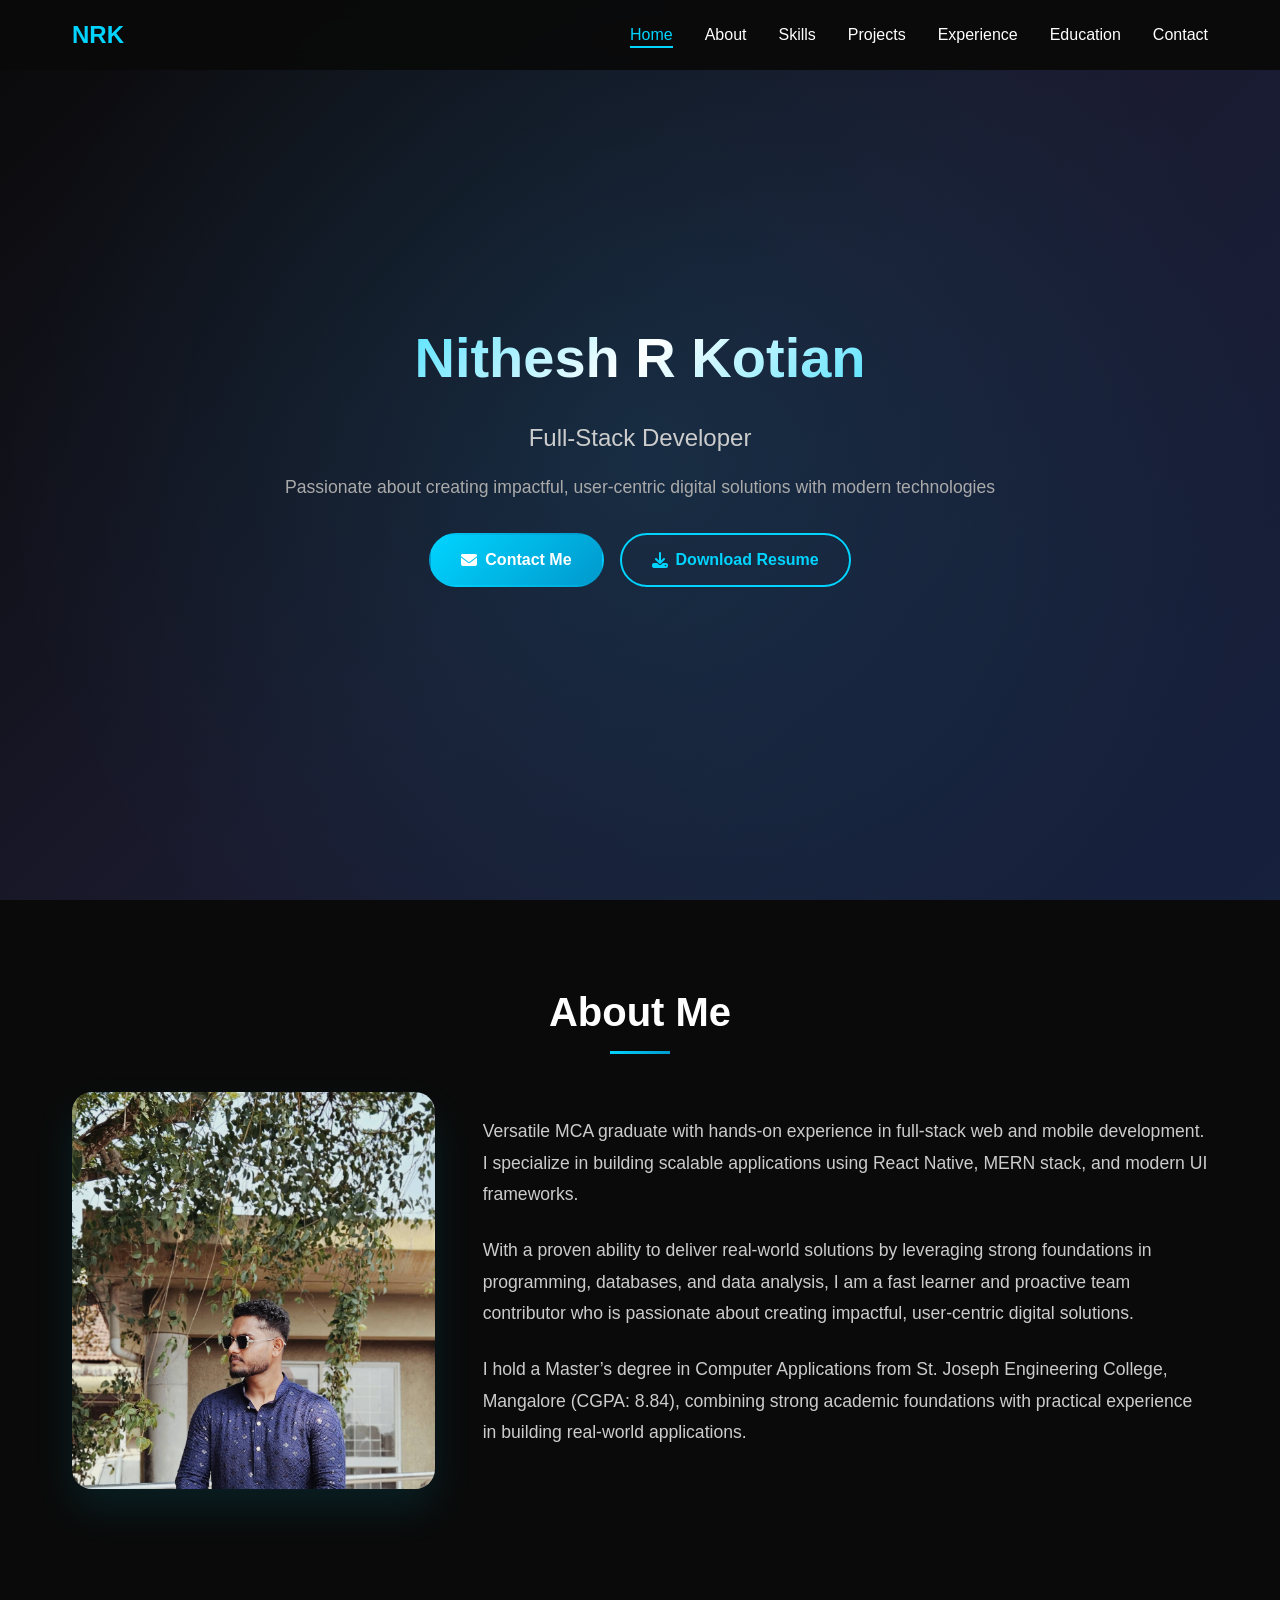
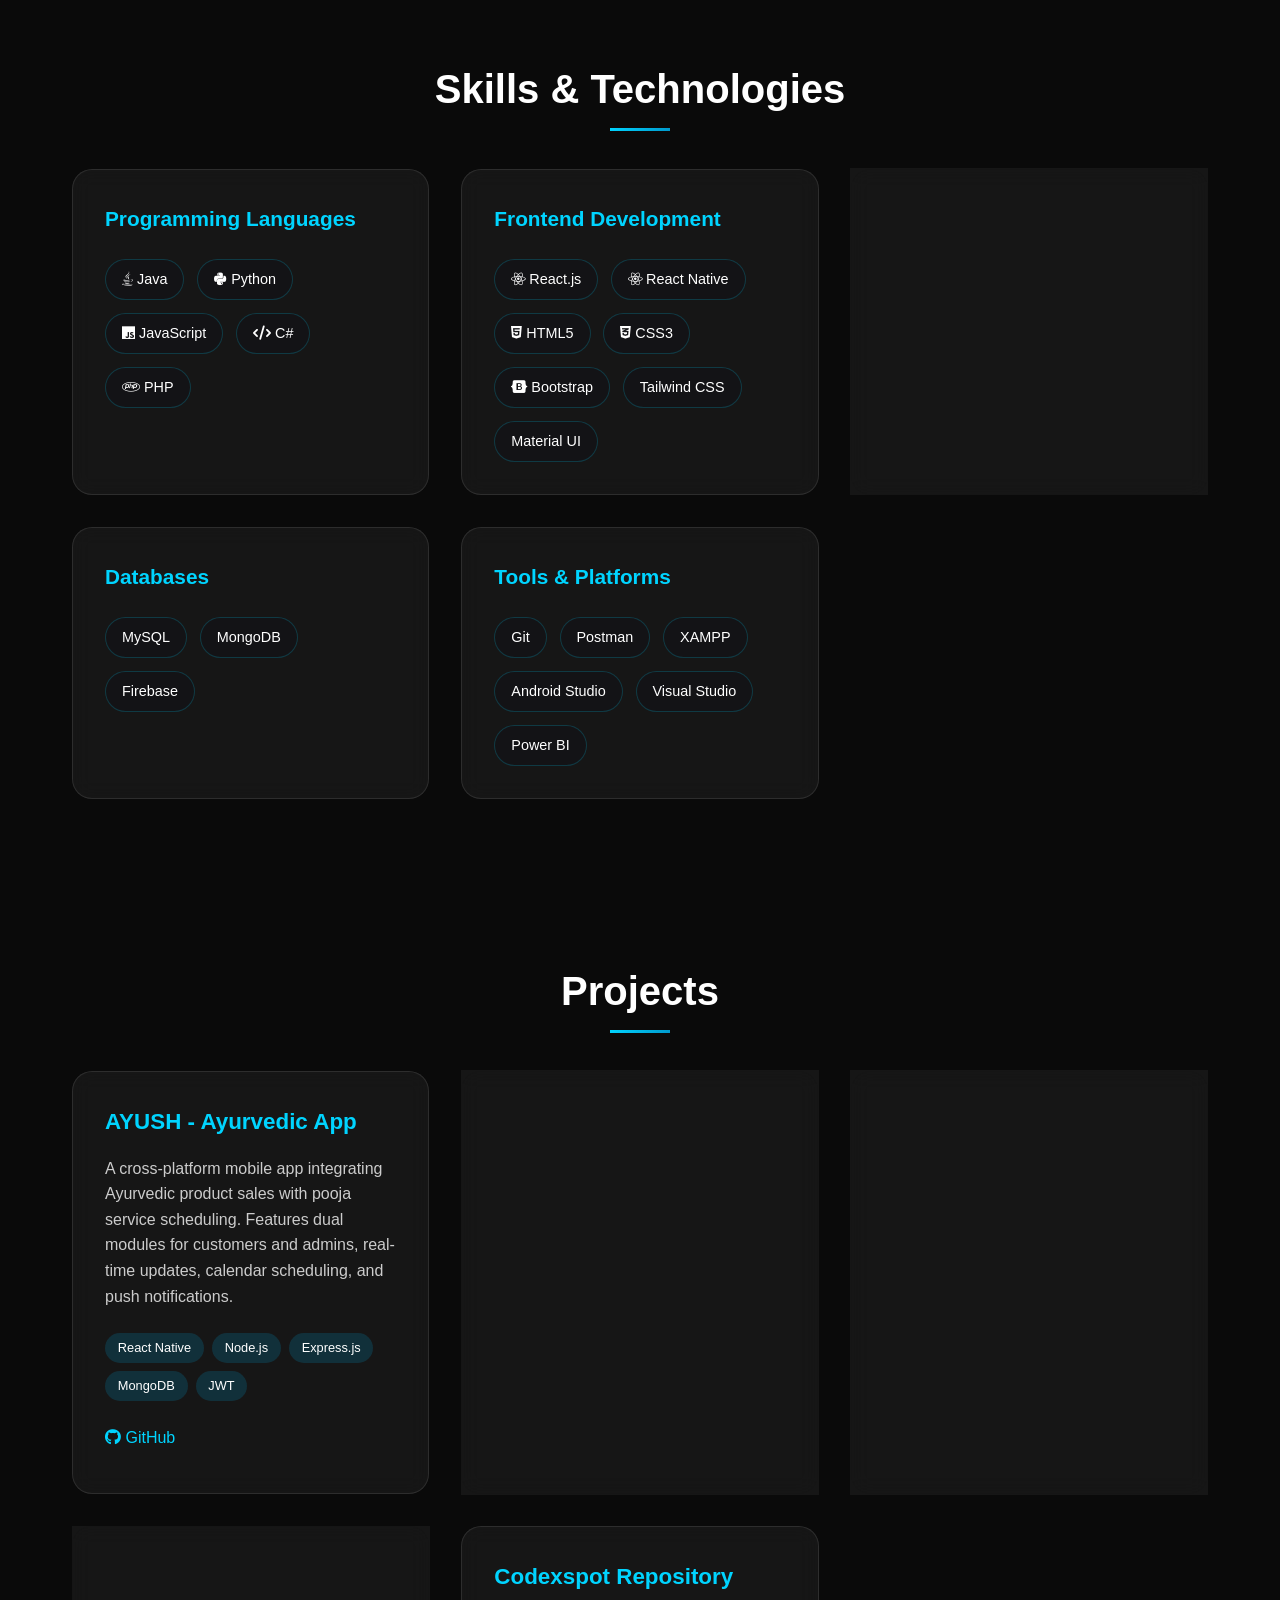
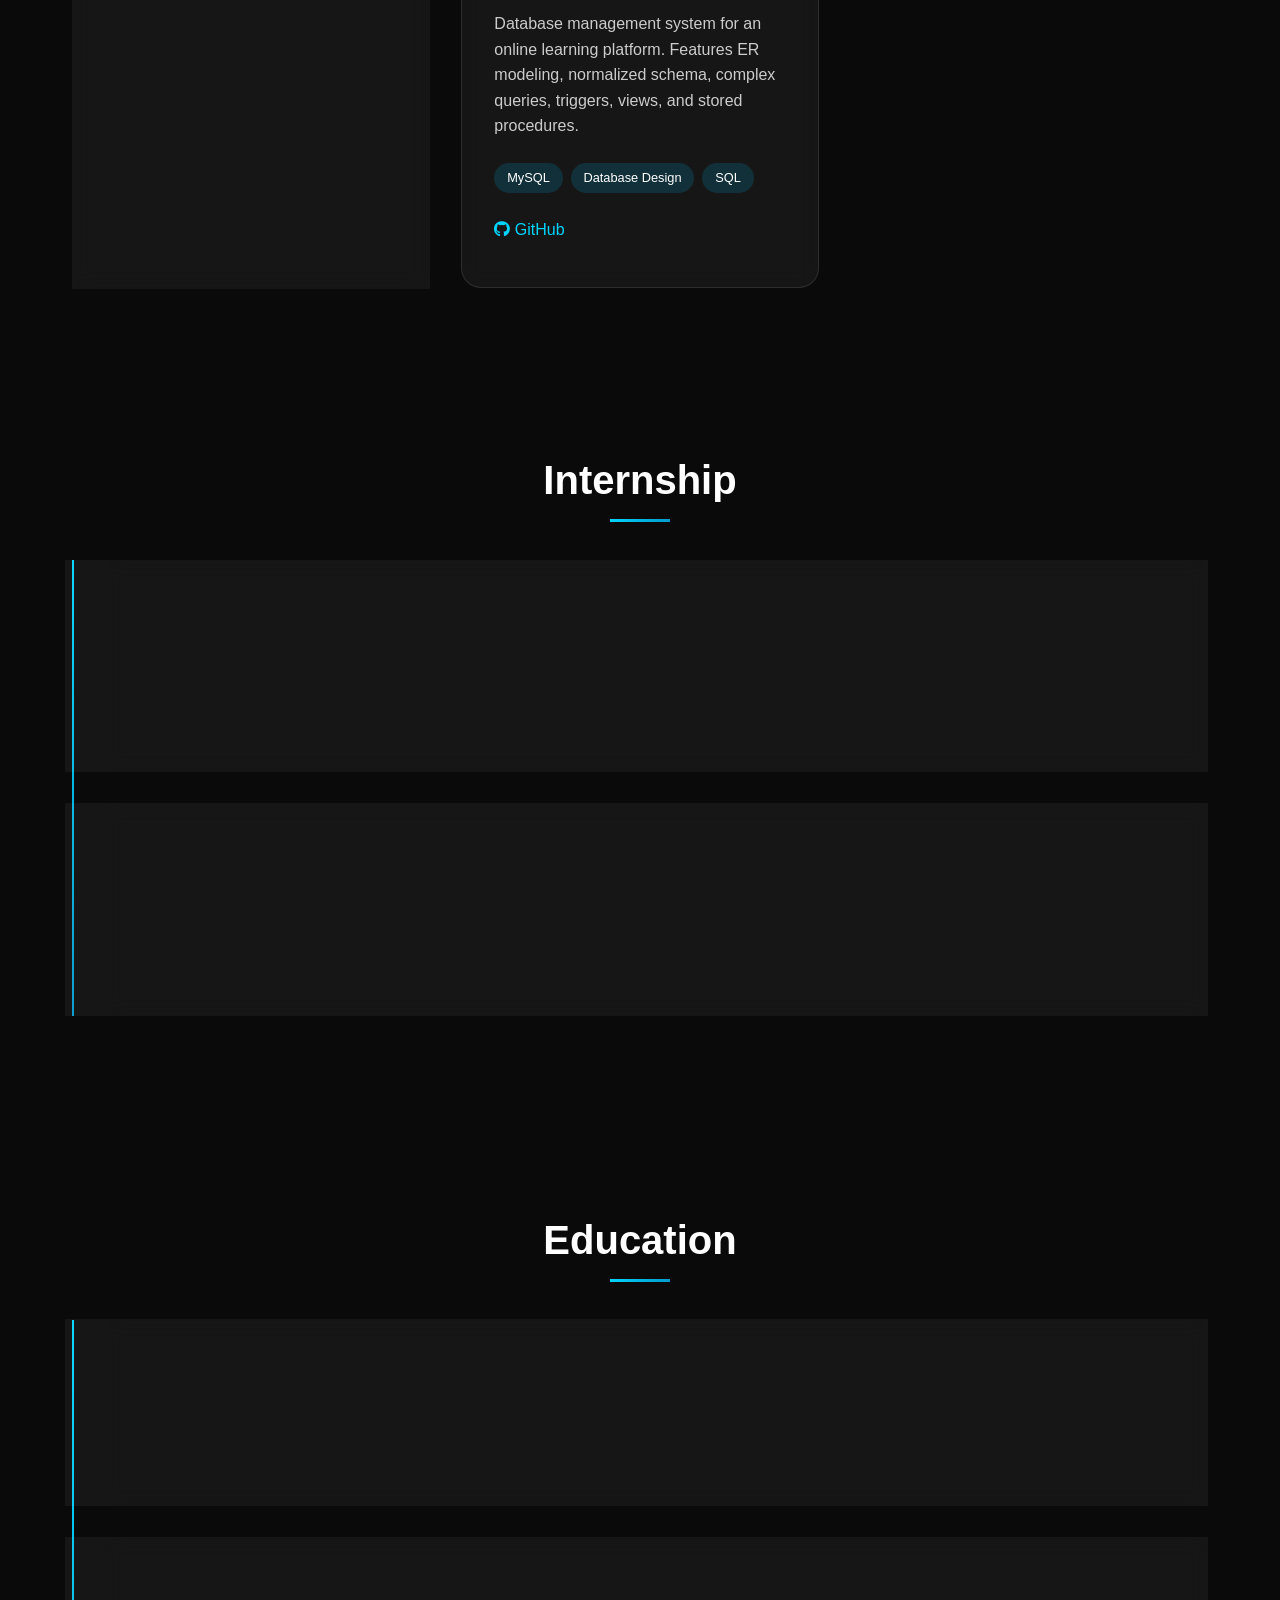
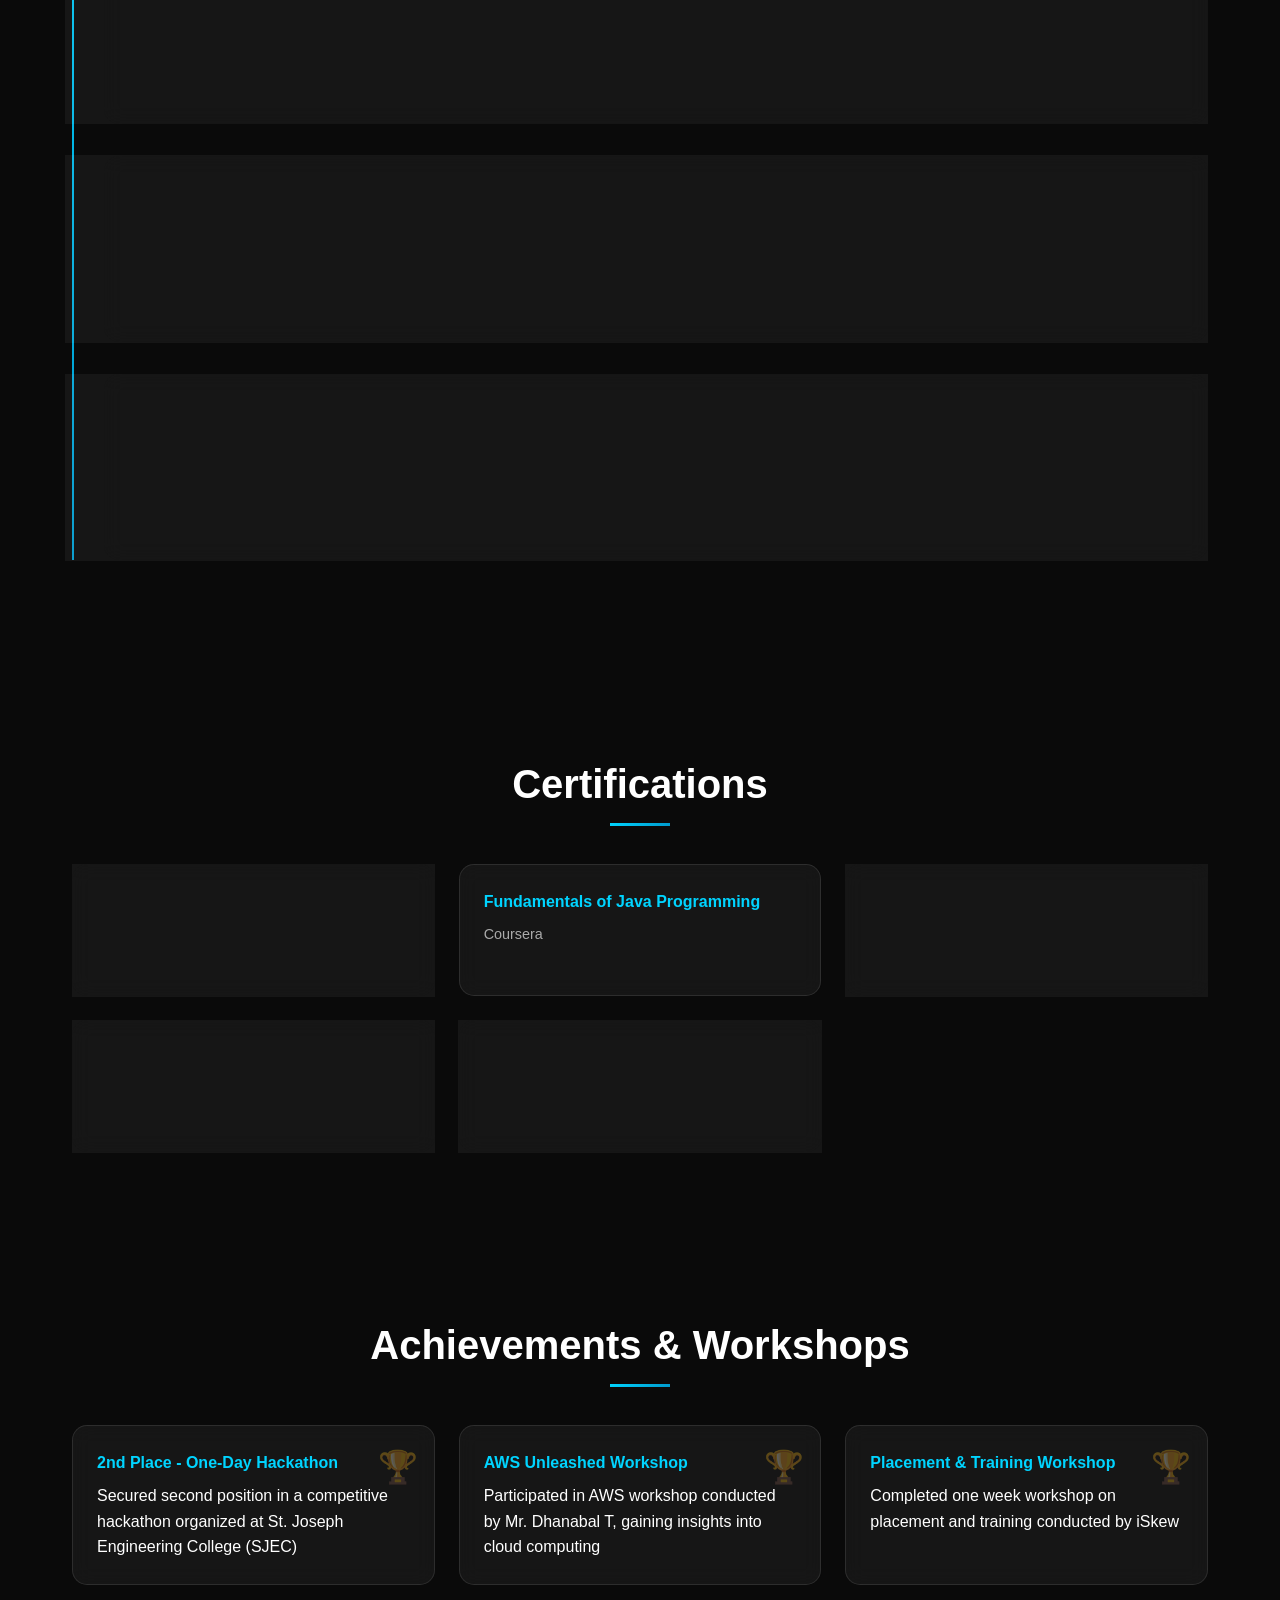
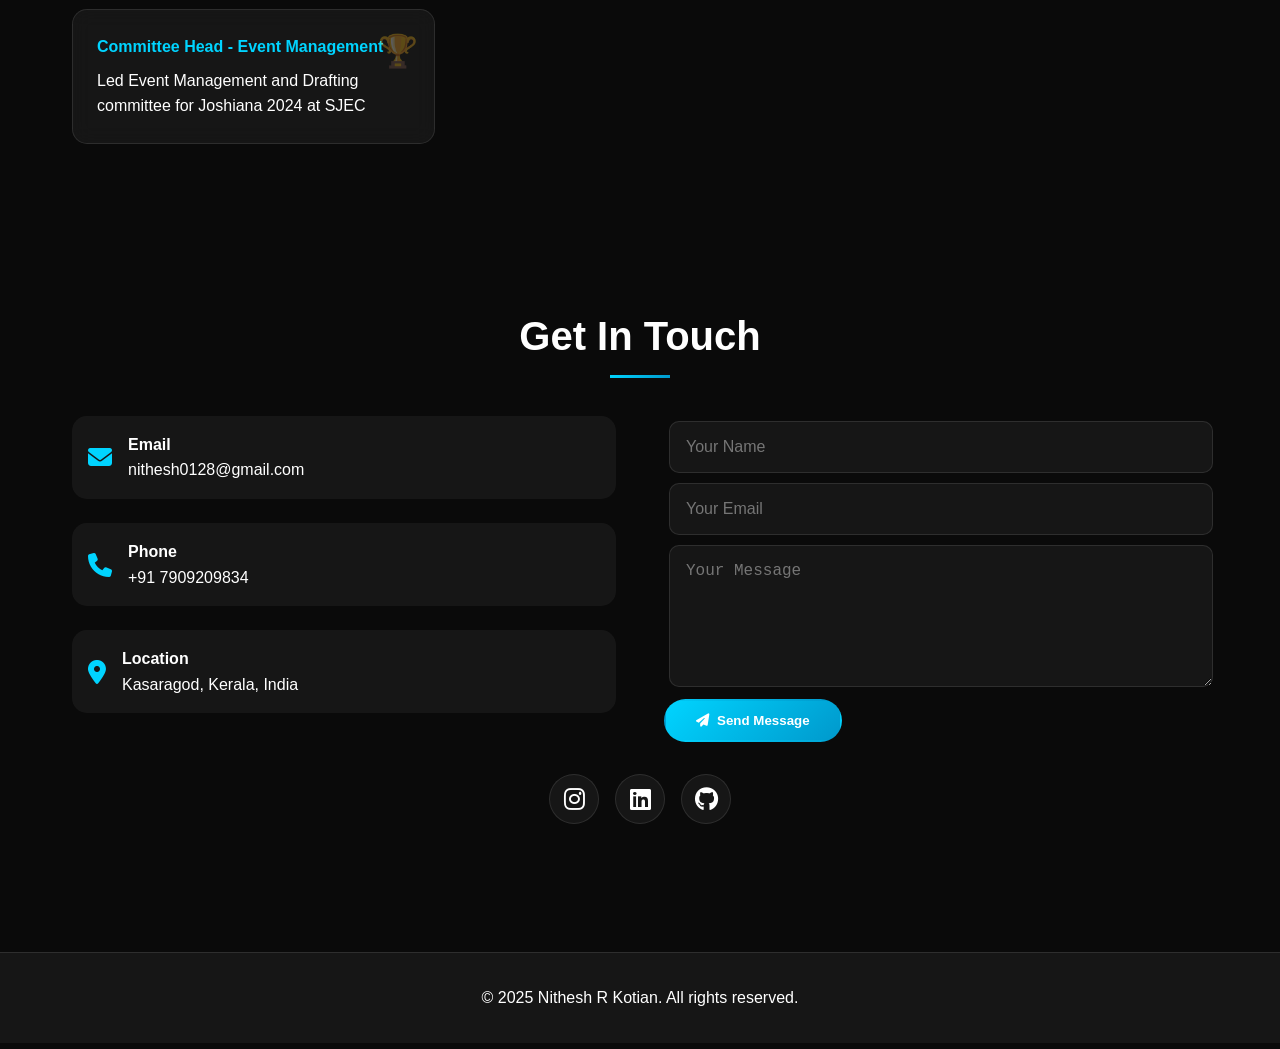
==== commit 1ddef874: "updated icons" ====
--- a/index.html
+++ b/index.html
@@ -81,52 +81,51 @@
             <div class="skill-category">
                 <h3>Programming Languages</h3>
                 <div class="skills-list">
-                    <span class="skill-tag"><image class="img" src="images/java.png"></image> Java</span>
-                    <span class="skill-tag"><image class="img" src="images/python.png"></image> Python</span>
-                    <span class="skill-tag"><image class="img" src="images/java-script.png"></image>JavaScript</span>
-                    <span class="skill-tag"><image class="img" src="images/c-sharp.png"></image> C#</span>
+                    <span class="skill-tag"><i class="fa-brands fa-java"></i> Java</span>
+                    <span class="skill-tag"><i class="fa-brands fa-python"></i> Python</span>
+                    <span class="skill-tag"><i class="fa-brands fa-js"></i> JavaScript</span>
+                    <span class="skill-tag"><i class="fa-solid fa-code"></i> C#</span>
                     <span class="skill-tag"><i class="fa-brands fa-php"></i> PHP</span>
-
                 </div>
             </div>
             <div class="skill-category">
                 <h3>Frontend Development</h3>
                 <div class="skills-list">
-                    <span class="skill-tag"><image class="img" src="images/react.png"></image>React.js</span>
-                    <span class="skill-tag"><image class="img" src="images/native.png"></image>React Native</span>
-                    <span class="skill-tag"><image class="img" src="images/html.png"></image>HTML5</span>
-                    <span class="skill-tag"><image class="img" src="images/css.png"></image>CSS3</span>
-                    <span class="skill-tag"><image class="img" src="images/bootstrap.png"></image>Bootstrap</span>
-                    <span class="skill-tag"><image class="img" src="images/wind.png"></image>Tailwind CSS</span>
-                    <span class="skill-tag"><image class="img" src="images/composite.png"></image>Material UI</span>
+                    <span class="skill-tag"><i class="fa-brands fa-react"></i> React.js</span>
+                    <span class="skill-tag"><i class="fa-brands fa-react"></i> React Native</span>
+                    <span class="skill-tag"><i class="fa-brands fa-html5"></i> HTML5</span>
+                    <span class="skill-tag"><i class="fa-brands fa-css3-alt"></i> CSS3</span>
+                    <span class="skill-tag"><i class="fa-brands fa-bootstrap"></i> Bootstrap</span>
+                    <span class="skill-tag">Tailwind CSS</span>
+                    <span class="skill-tag">Material UI</span>
                 </div>
             </div>
             <div class="skill-category">
                 <h3>Backend Development</h3>
                 <div class="skills-list">
-                    <span class="skill-tag"><image class="img" src="images/nodejs.png"></image>Node.js</span>
-                    <span class="skill-tag"><image class="img" src="images/icons8-express-js-50.png"></image>Express.js</span>
-                    <span class="skill-tag">RESTful APIs</span>
-                    <span class="skill-tag">JWT Authentication</span>
+                    <span class="skill-tag"><i class="fa-brands fa-node-js"></i>Node.js</span>
+                    <span class="skill-tag">Express.js</span>
+                    <span class="skill-tag"> <i class="fa-solid fa-network-wired"></i>RESTful APIs</span>
+                    <span class="skill-tag"> <i class="fa-solid fa-key"></i> JWT Authentication</span>
                 </div>
             </div>
             <div class="skill-category">
                 <h3>Databases</h3>
                 <div class="skills-list">
-                    <span class="skill-tag"><image class="img" src="images/mysql-database.png"></image>MySQL</span>
-                    <span class="skill-tag"><image class="img" src="images/icons8-mongodb-48.png"></image>MongoDB</span>
-                    <span class="skill-tag"><image class="img" src="images/icons8-firebase-48.png "></image>Firebase</span>
+                    <span class="skill-tag">MySQL</span>
+                    <span class="skill-tag">MongoDB</span>
+                    <span class="skill-tag">Firebase</span>
                 </div>
             </div>
             <div class="skill-category">
                 <h3>Tools & Platforms</h3>
                 <div class="skills-list">
-                    <span class="skill-tag"><image class="img" src="images/icons8-git-48.png"></image>Git</span>
-                    <span class="skill-tag"><image class="img" src="images/icons8-postman-inc-50.png"></image>Postman</span>
-                    <span class="skill-tag"><image class="img" src="images/icons8-xmpp-50.png"></image>XAMPP</span>
-                    <span class="skill-tag"><image class="img" src="images/icons8-android-studio-48.png"></image>Android Studio</span>
-                    <span class="skill-tag"><image class="img" src="images/ivisual-studio-code-2019-48.png"></image>Visual Studio</span>
-                    <span class="skill-tag"><image class="img" src="images/power-bi-48.png"></image>Power BI</span>
+                    <span class="skill-tag">Git</span>
+                    <span class="skill-tag">Postman</span>
+                    <span class="skill-tag">XAMPP</span>
+                    <span class="skill-tag">Android Studio</span>
+                    <span class="skill-tag">Visual Studio</span>
+                    <span class="skill-tag">Power BI</span>
                 </div>
             </div>
         </div>
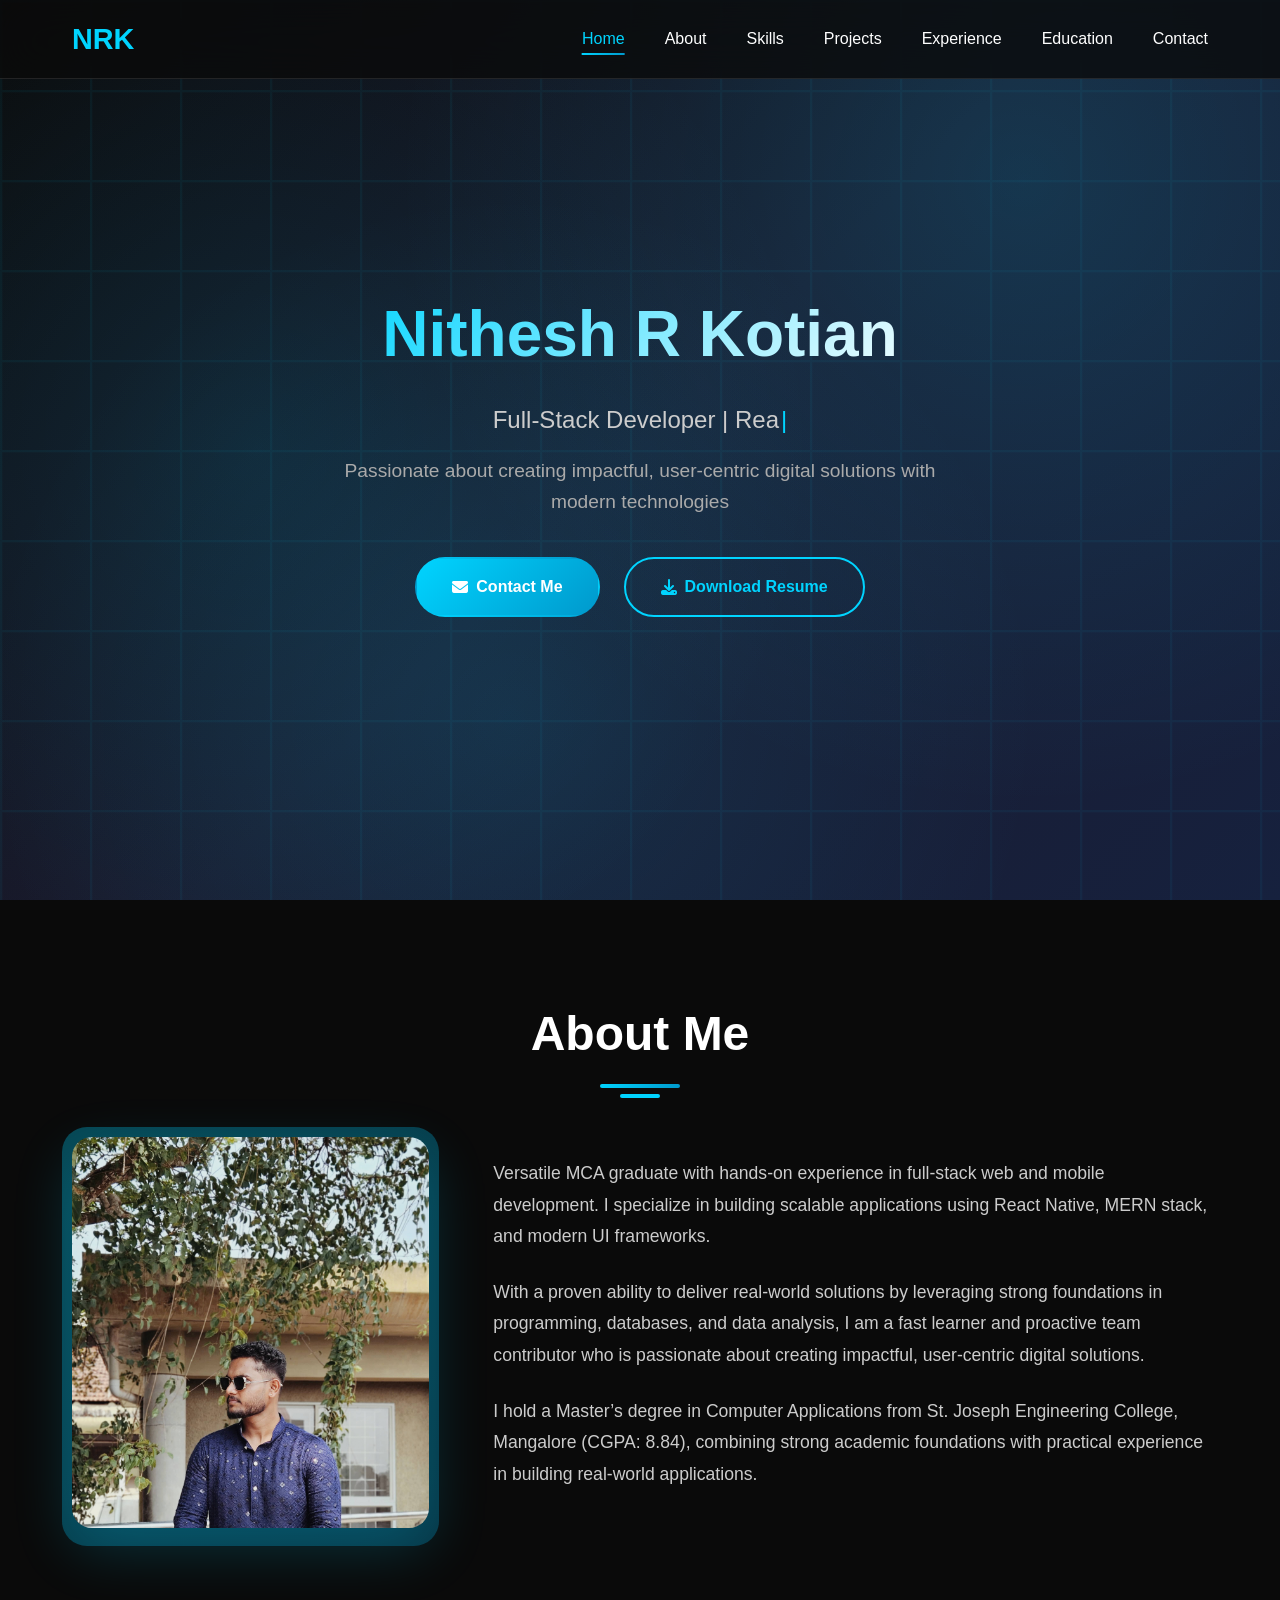
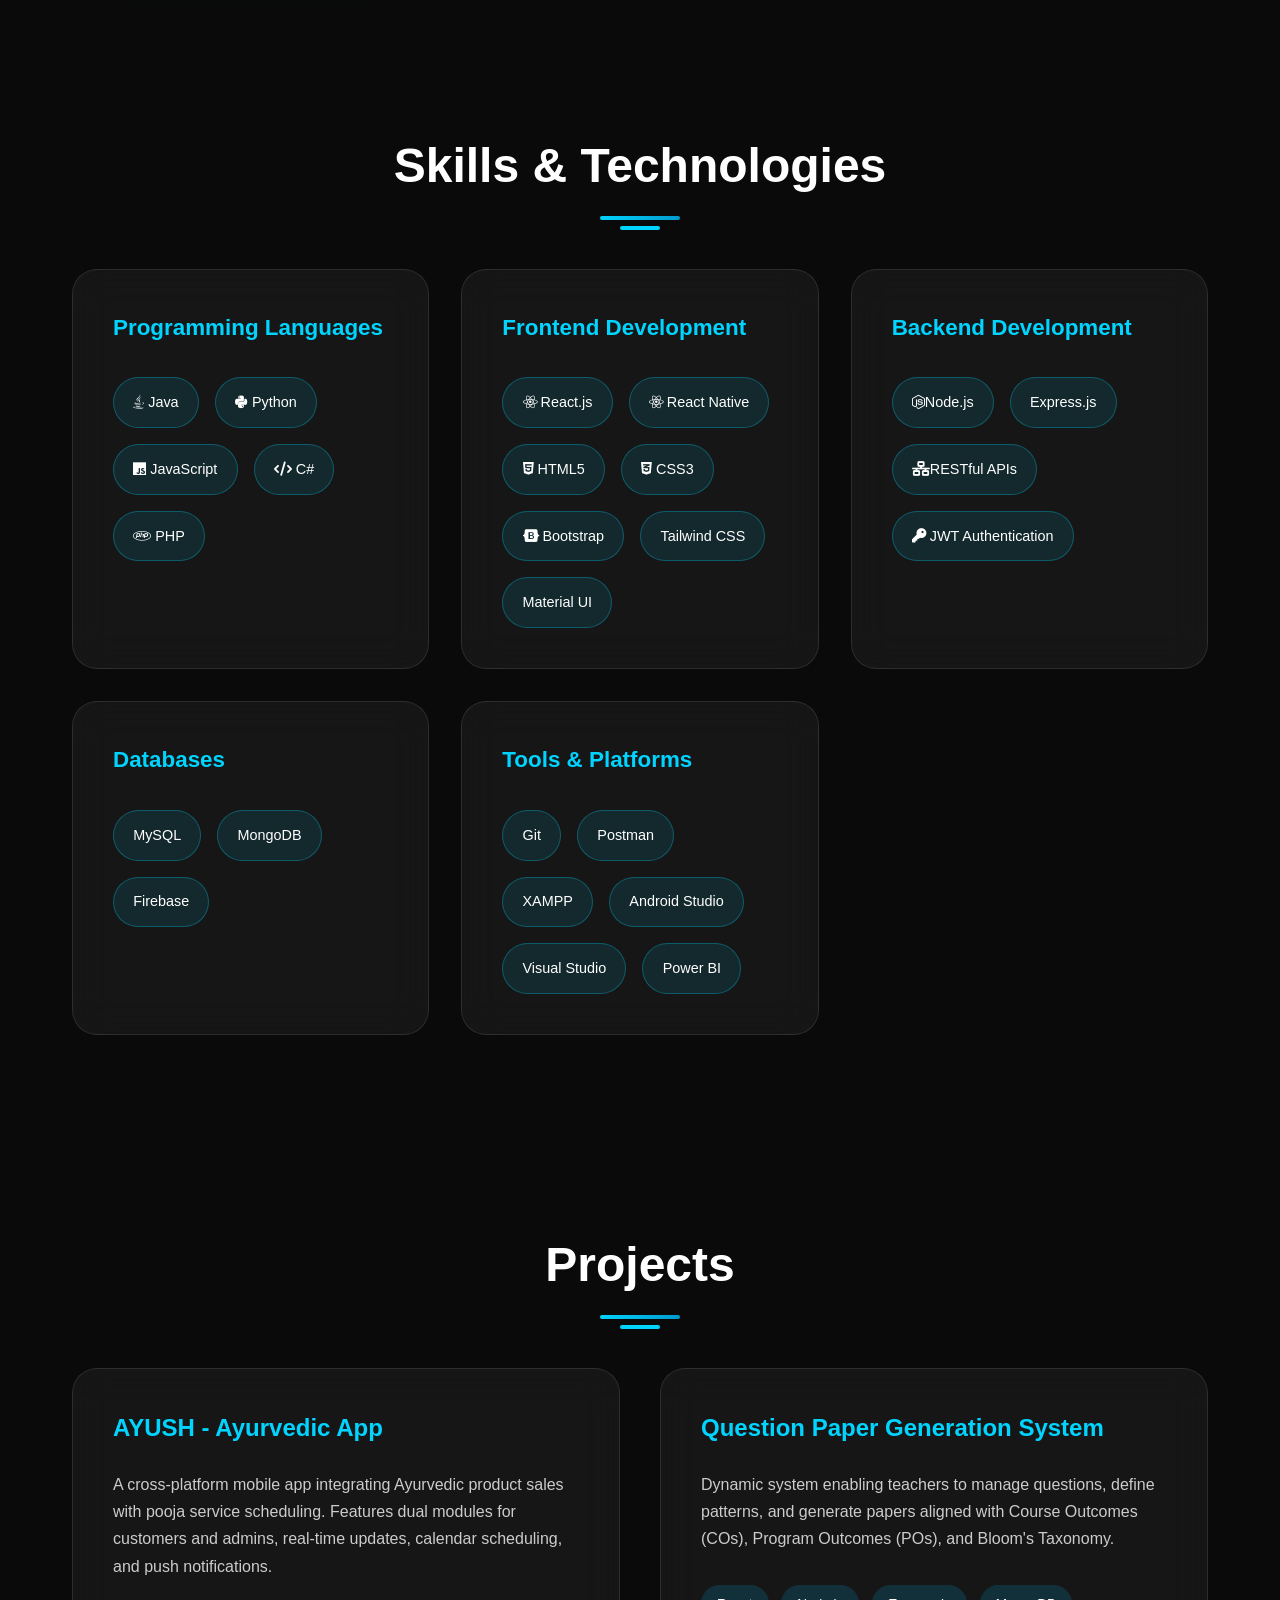
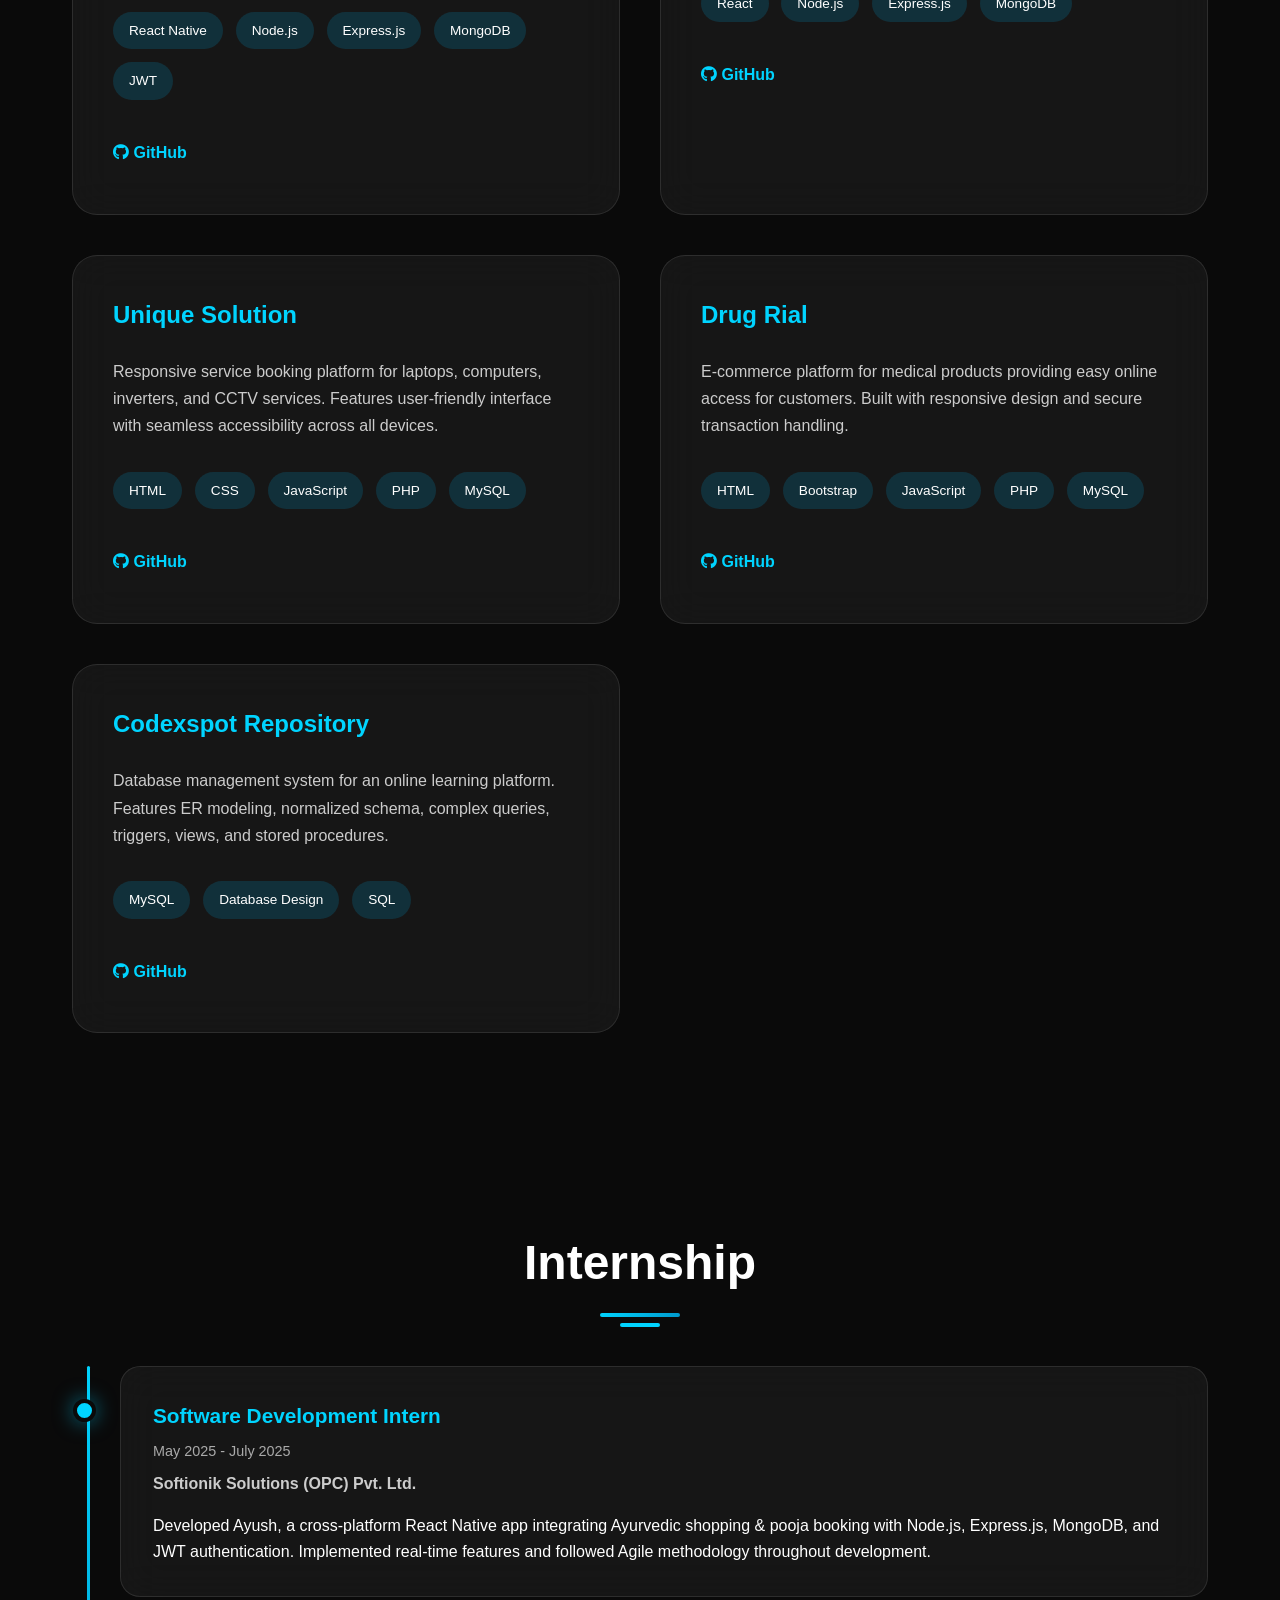
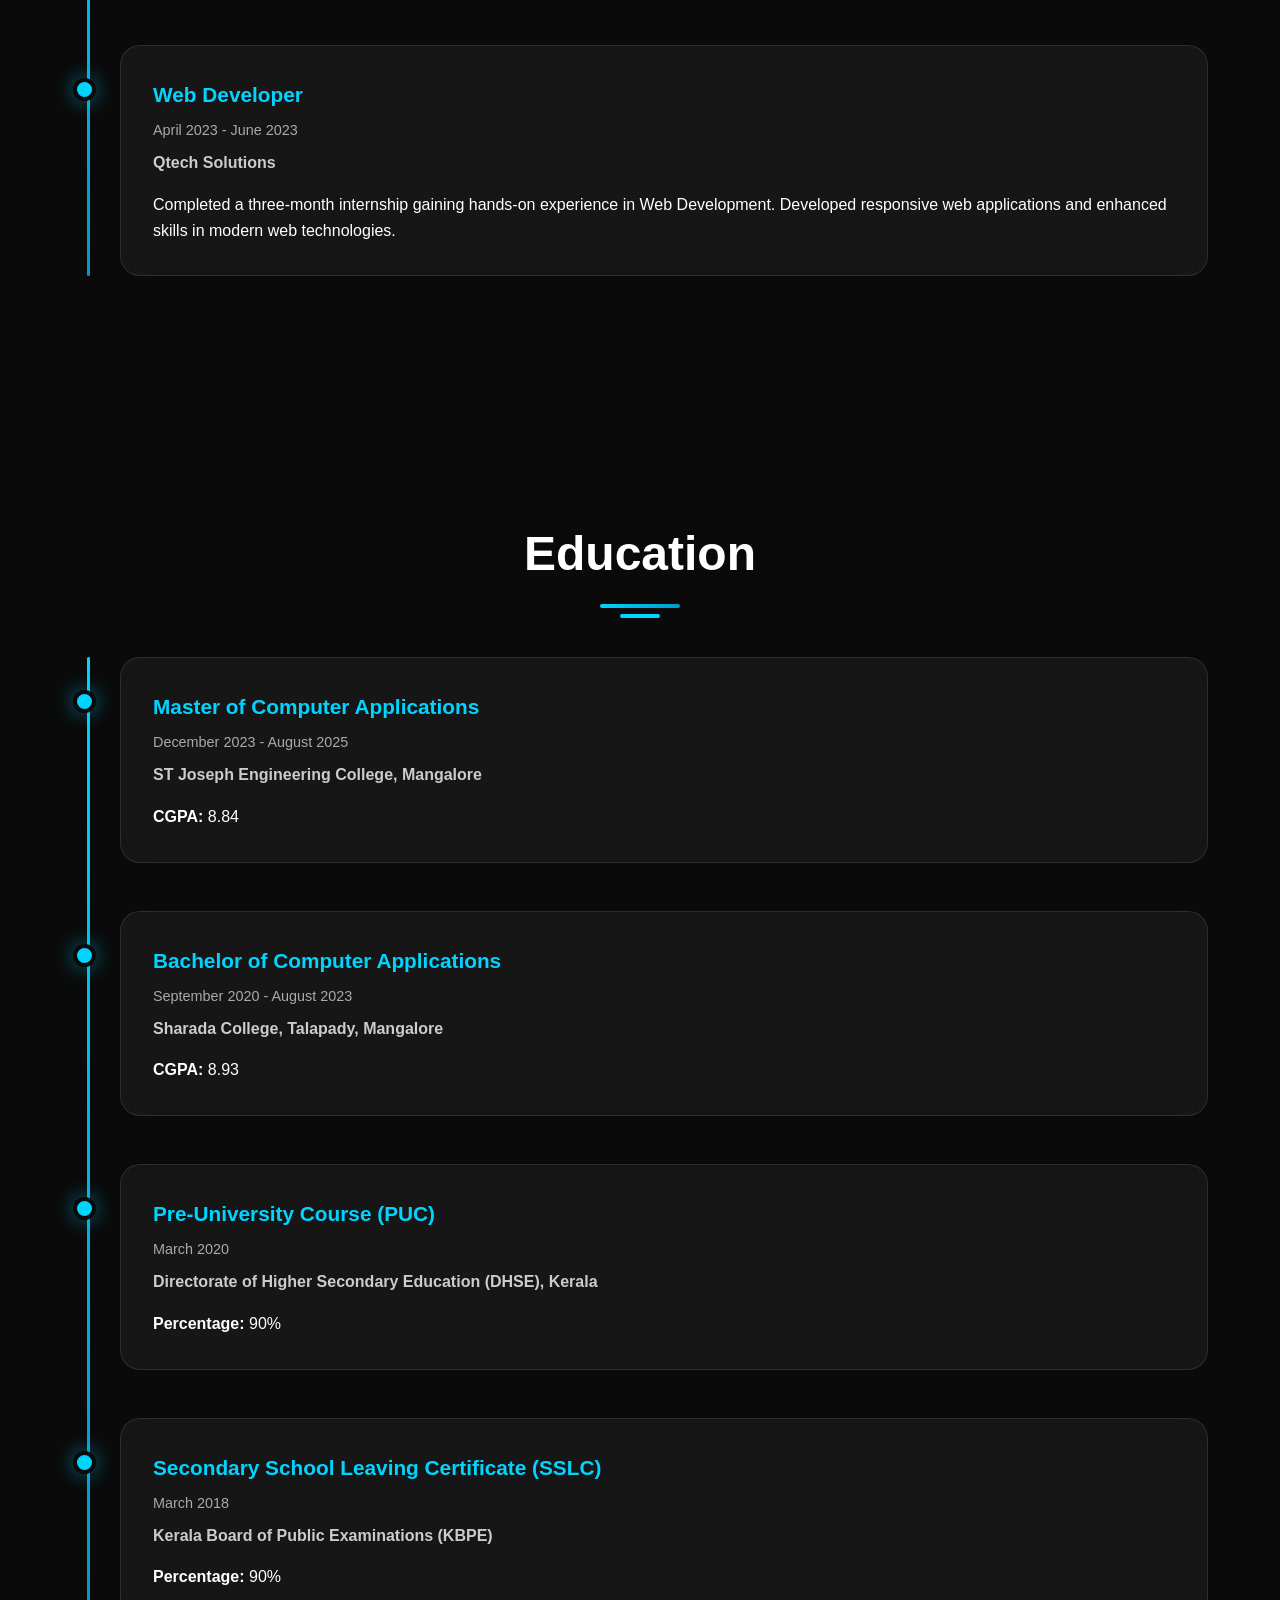
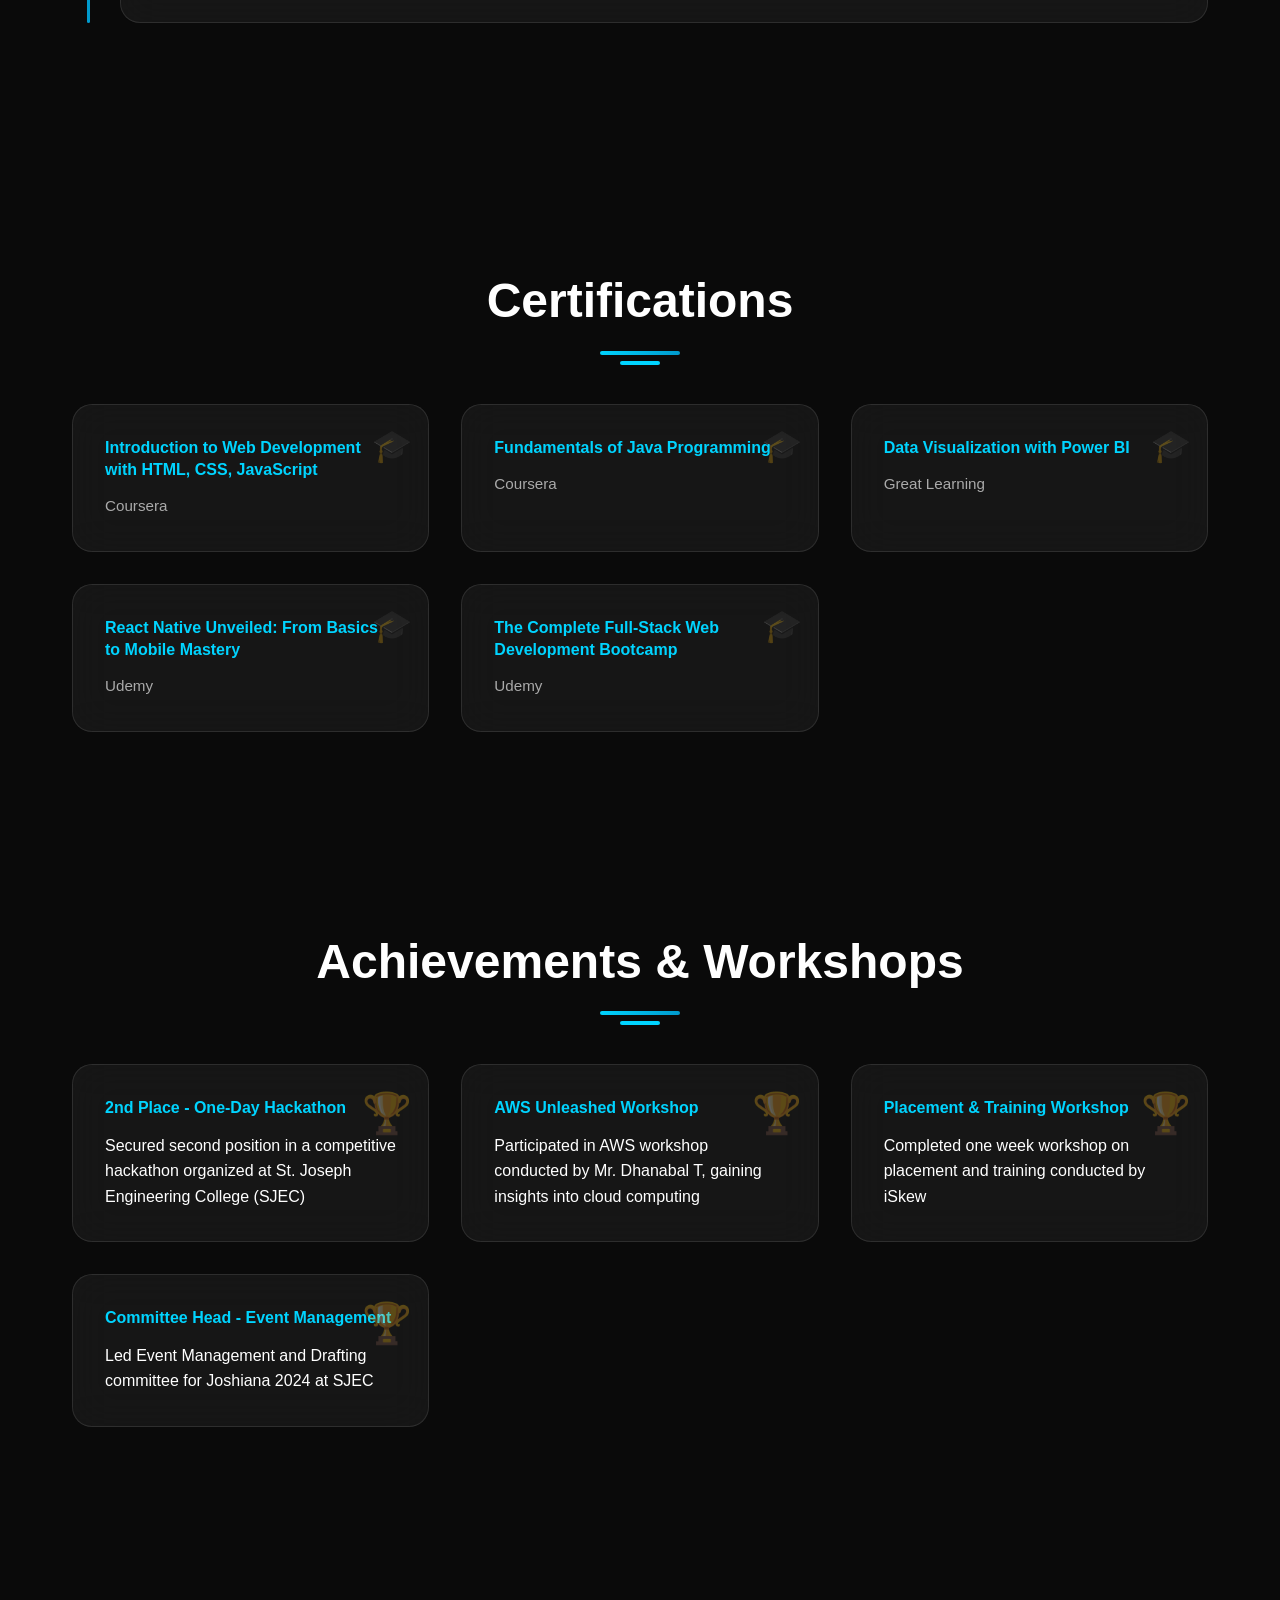
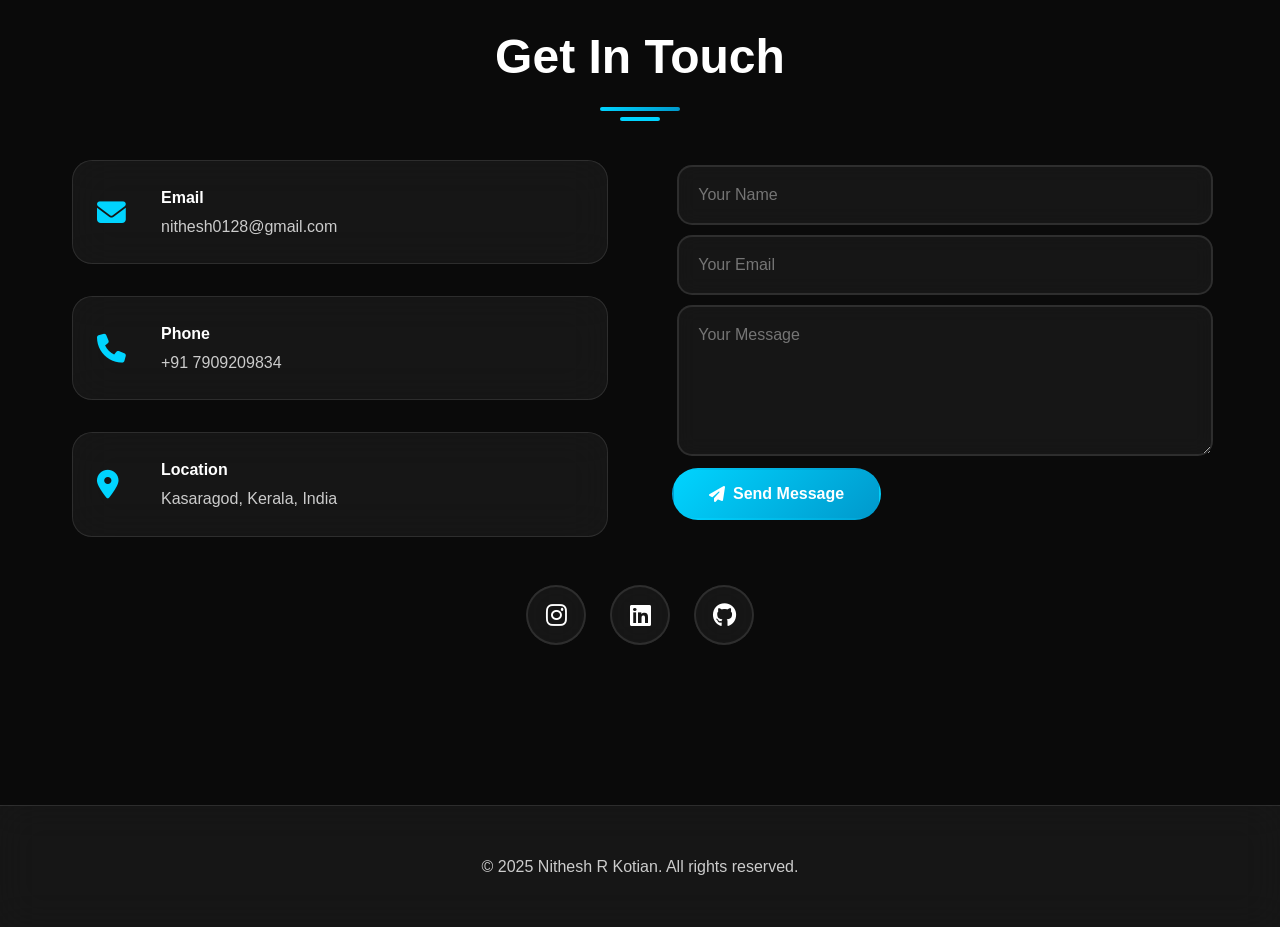
==== commit 39bab102: "Update resume download link in index.html" ====
--- a/index.html
+++ b/index.html
@@ -43,7 +43,7 @@
                     <i class="fas fa-envelope"></i>
                     Contact Me
                 </a>
-                <a href="images/Nithesh R Kotian.pdf" download class="btn btn-outline">
+                <a href="images/Nithesh_Kotian_Resume.pdf" download class="btn btn-outline">
                     <i class="fas fa-download"></i>
                     Download Resume
                 </a>
@@ -576,4 +576,4 @@
         });
     </script>
 </body>
-</html>+</html>
--- a/style.css
+++ b/style.css
@@ -1,758 +1,1251 @@
+/* CSS Variables for better maintainability */
+:root {
+    --primary-color: #00d4ff;
+    --secondary-color: #0099cc;
+    --accent-color: #ffffff;
+    --dark-bg: #0a0a0a;
+    --card-bg: rgba(255, 255, 255, 0.05);
+    --border-color: rgba(255, 255, 255, 0.1);
+    --text-primary: #ffffff;
+    --text-secondary: #cccccc;
+    --text-muted: #aaaaaa;
+    --gradient-primary: linear-gradient(135deg, #00d4ff, #0099cc);
+    --gradient-bg: linear-gradient(135deg, #0a0a0a 0%, #1a1a2e 50%, #16213e 100%);
+    --shadow-glow: 0 10px 40px rgba(0, 212, 255, 0.3);
+    --transition-fast: 0.2s ease;
+    --transition-normal: 0.3s ease;
+    --transition-slow: 0.6s ease;
+}
+
 * {
-            margin: 0;
-            padding: 0;
-            box-sizing: border-box;
-        }
-
-        html {
-            scroll-behavior: smooth;
-        }
-
-        body {
-            font-family: 'Arial', sans-serif;
-            background: #0a0a0a;
-            color: #ffffff;
-            line-height: 1.6;
-            overflow-x: hidden;
-        }
-
-        /* Navigation */
-        .navbar {
-            position: fixed;
-            top: 0;
-            width: 100%;
-            background: rgba(10, 10, 10, 0.95);
-            backdrop-filter: blur(10px);
-            padding: 1rem 0;
-            z-index: 1000;
-            transition: all 0.3s ease;
-        }
-
-        .navbar.scrolled {
-            background: rgba(10, 10, 10, 0.98);
-            box-shadow: 0 2px 20px rgba(0, 150, 255, 0.1);
-        }
-
-        .nav-container {
-            max-width: 1200px;
-            margin: 0 auto;
-            padding: 0 2rem;
-            display: flex;
-            justify-content: space-between;
-            align-items: center;
-        }
-
-        .logo {
-            font-size: 1.5rem;
-            font-weight: bold;
-            color: #00d4ff;
-            text-decoration: none;
-        }
-
-        .nav-menu {
-            display: flex;
-            list-style: none;
-            gap: 2rem;
-        }
-
-        .nav-menu a {
-            color: #ffffff;
-            text-decoration: none;
-            font-weight: 500;
-            position: relative;
-            transition: color 0.3s ease;
-        }
-
-        .nav-menu a:hover,
-        .nav-menu a.active {
-            color: #00d4ff;
-        }
-
-        .nav-menu a::after {
-            content: '';
-            position: absolute;
-            bottom: -5px;
-            left: 0;
-            width: 0;
-            height: 2px;
-            background: #00d4ff;
-            transition: width 0.3s ease;
-        }
-
-        .nav-menu a:hover::after,
-        .nav-menu a.active::after {
-            width: 100%;
-        }
-
-        .hamburger {
-            display: none;
-            flex-direction: column;
-            cursor: pointer;
-        }
-
-        .hamburger span {
-            width: 25px;
-            height: 3px;
-            background: #ffffff;
-            margin: 3px 0;
-            transition: 0.3s;
-        }
-
-        /* Hero Section */
-        .hero {
-            height: 100vh;
-            display: flex;
-            align-items: center;
-            justify-content: center;
-            background: linear-gradient(135deg, #0a0a0a 0%, #1a1a2e 50%, #16213e 100%);
-            position: relative;
-            overflow: hidden;
-        }
-
-        .hero::before {
-            content: '';
-            position: absolute;
-            top: 0;
-            left: 0;
-            right: 0;
-            bottom: 0;
-            background: url('data:image/svg+xml,<svg xmlns="http://www.w3.org/2000/svg" viewBox="0 0 1000 1000"><defs><radialGradient id="b" gradientUnits="userSpaceOnUse" cx="500" cy="500" r="500"><stop stop-color="%2300d4ff" stop-opacity="0.1"/><stop offset="1" stop-color="%2300d4ff" stop-opacity="0"/></radialGradient></defs><rect width="1000" height="1000" fill="url(%23b)"/></svg>') center/cover;
-            animation: pulse 4s ease-in-out infinite alternate;
-        }
-
-        @keyframes pulse {
-            0% { opacity: 0.3; }
-            100% { opacity: 0.6; }
-        }
-
-        .hero-content {
-            text-align: center;
-            z-index: 2;
-            max-width: 800px;
-            padding: 0 2rem;
-        }
-
-        .hero h1 {
-            font-size: 3.5rem;
-            font-weight: bold;
-            margin-bottom: 1rem;
-            background: linear-gradient(135deg, #00d4ff, #ffffff, #00d4ff);
-            -webkit-background-clip: text;
-            -webkit-text-fill-color: transparent;
-            background-clip: text;
-            animation: slideInUp 1s ease-out;
-        }
-
-        .hero .subtitle {
-            font-size: 1.5rem;
-            color: #cccccc;
-            margin-bottom: 1rem;
-            animation: slideInUp 1s ease-out 0.2s both;
-        }
-
-        .hero .tagline {
-            font-size: 1.1rem;
-            color: #aaaaaa;
-            margin-bottom: 2rem;
-            animation: slideInUp 1s ease-out 0.4s both;
-        }
-
-        .cta-buttons {
-            display: flex;
-            gap: 1rem;
-            justify-content: center;
-            flex-wrap: wrap;
-            animation: slideInUp 1s ease-out 0.6s both;
-        }
-
-        .btn {
-            padding: 12px 30px;
-            text-decoration: none;
-            border-radius: 50px;
-            font-weight: 600;
-            transition: all 0.3s ease;
-            display: inline-flex;
-            align-items: center;
-            gap: 0.5rem;
-        }
-
-        .btn-primary {
-            background: linear-gradient(135deg, #00d4ff, #0099cc);
-            color: #ffffff;
-            border: 2px solid transparent;
-        }
-
-        .btn-primary:hover {
-            transform: translateY(-2px);
-            box-shadow: 0 10px 20px rgba(0, 212, 255, 0.3);
-        }
-
-        .btn-outline {
-            background: transparent;
-            color: #00d4ff;
-            border: 2px solid #00d4ff;
-        }
-
-        .btn-outline:hover {
-            background: #00d4ff;
-            color: #0a0a0a;
-            transform: translateY(-2px);
-        }
-
-        @keyframes slideInUp {
-            from {
-                opacity: 0;
-                transform: translateY(30px);
-            }
-            to {
-                opacity: 1;
-                transform: translateY(0);
-            }
-        }
-
-        /* Section Styles */
-        .section {
-            padding: 5rem 0;
-            max-width: 1200px;
-            margin: 0 auto;
-            padding-left: 2rem;
-            padding-right: 2rem;
-        }
-
-        .section-title {
-            font-size: 2.5rem;
-            text-align: center;
-            margin-bottom: 3rem;
-            color: #ffffff;
-            position: relative;
-        }
-
-        .section-title::after {
-            content: '';
-            position: absolute;
-            bottom: -10px;
-            left: 50%;
-            transform: translateX(-50%);
-            width: 60px;
-            height: 3px;
-            background: linear-gradient(135deg, #00d4ff, #0099cc);
-        }
-
-        /* About Section */
-        .about-content {
-            display: grid;
-            grid-template-columns: 1fr 2fr;
-            gap: 3rem;
-            align-items: center;
-        }
-
-        .about-image {
-            position: relative;
-        }
-
-        .about-image img {
-            width: 100%;
-            border-radius: 20px;
-            box-shadow: 0 20px 40px rgba(0, 212, 255, 0.1);
-            transition: transform 0.3s ease;
-        }
-
-        .about-image:hover img {
-            transform: scale(1.05);
-        }
-
-        .about-text {
-            font-size: 1.1rem;
-            line-height: 1.8;
-            color: #cccccc;
-        }
-
-        .about-text p {
-            margin-bottom: 1.5rem;
-        }
-
-        /* Skills Section */
-        .skills-grid {
-            display: grid;
-            grid-template-columns: repeat(auto-fit, minmax(300px, 1fr));
-            gap: 2rem;
-            margin-top: 2rem;
-        }
-
-        .skill-category {
-            background: rgba(255, 255, 255, 0.05);
-            backdrop-filter: blur(10px);
-            border-radius: 20px;
-            padding: 2rem;
-            border: 1px solid rgba(255, 255, 255, 0.1);
-        }
-        .img{
-            height: 20px;
-            width: 20px;
-            padding:3px;
-            margin: 2px;
-        }
-
-        .skill-category h3 {
-            color: #00d4ff;
-            margin-bottom: 1.5rem;
-            font-size: 1.3rem;
-        }
-
-        .skills-list {
-            display: flex;
-            flex-wrap: wrap;
-            gap: 0.8rem;
-        }
-
-        .skill-tag {
-            background: rgba(7, 0, 34, 0.1);
-            /* color: #00d4ff; */
-            padding: 0.5rem 1rem;
-            border-radius: 25px;
-            font-size: 0.9rem;
-            border: 1px solid rgba(0, 212, 255, 0.2);
-            transition: all 0.3s ease;
-        }
-
-        .skill-tag:hover {
-            background: rgba(0, 212, 255, 0.2);
-            transform: translateY(-2px);
-        }
-
-        /* Projects Section */
-        .projects-grid {
-            display: grid;
-            grid-template-columns: repeat(auto-fit, minmax(350px, 1fr));
-            gap: 2rem;
-            margin-top: 2rem;
-        }
-
-        .project-card {
-            background: rgba(255, 255, 255, 0.05);
-            backdrop-filter: blur(10px);
-            border-radius: 20px;
-            padding: 2rem;
-            border: 1px solid rgba(255, 255, 255, 0.1);
-            transition: all 0.3s ease;
-            position: relative;
-            overflow: hidden;
-        }
-
-        .project-card::before {
-            content: '';
-            position: absolute;
-            top: 0;
-            left: -100%;
-            width: 100%;
-            height: 100%;
-            background: linear-gradient(90deg, transparent, rgba(0, 212, 255, 0.1), transparent);
-            transition: left 0.5s;
-        }
-
-        .project-card:hover::before {
-            left: 100%;
-        }
-
-        .project-card:hover {
-            transform: translateY(-10px);
-            box-shadow: 0 20px 40px rgba(0, 212, 255, 0.1);
-        }
-
-        .project-card h3 {
-            color: #00d4ff;
-            margin-bottom: 1rem;
-            font-size: 1.4rem;
-        }
-
-        .project-card p {
-            color: #cccccc;
-            margin-bottom: 1.5rem;
-            line-height: 1.6;
-        }
-
-        .project-tech {
-            display: flex;
-            flex-wrap: wrap;
-            gap: 0.5rem;
-            margin-bottom: 1.5rem;
-        }
-
-        .tech-tag {
-            background: rgba(0, 153, 204, 0.2);
-            color: #ffffff;
-            padding: 0.3rem 0.8rem;
-            border-radius: 15px;
-            font-size: 0.8rem;
-        }
-
-        .project-links {
-            display: flex;
-            gap: 1rem;
-        }
-
-        .project-links a {
-            color: #00d4ff;
-            text-decoration: none;
-            font-weight: 500;
-            transition: color 0.3s ease;
-        }
-
-        .project-links a:hover {
-            color: #ffffff;
-        }
-
-        /* Experience & Education */
-        .timeline {
-            position: relative;
-            padding-left: 2rem;
-        }
-
-        .timeline::before {
-            content: '';
-            position: absolute;
-            left: 0;
-            top: 0;
-            bottom: 0;
-            width: 2px;
-            background: linear-gradient(135deg, #00d4ff, #0099cc);
-        }
-
-        .timeline-item {
-            position: relative;
-            margin-bottom: 2rem;
-            background: rgba(255, 255, 255, 0.05);
-            backdrop-filter: blur(10px);
-            border-radius: 15px;
-            padding: 1.5rem;
-            border: 1px solid rgba(255, 255, 255, 0.1);
-        }
-
-        .timeline-item::before {
-            content: '';
-            position: absolute;
-            left: -2.5rem;
-            top: 1.5rem;
-            width: 12px;
-            height: 12px;
-            background: #00d4ff;
-            border-radius: 50%;
-            border: 3px solid #0a0a0a;
-        }
-
-        .timeline-item h3 {
-            color: #00d4ff;
-            margin-bottom: 0.5rem;
-        }
-
-        .timeline-item .date {
-            color: #aaaaaa;
-            font-size: 0.9rem;
-            margin-bottom: 0.5rem;
-        }
-
-        .timeline-item .location {
-            color: #cccccc;
-            font-weight: 500;
-            margin-bottom: 1rem;
-        }
-
-        /* Contact Section */
-        .contact-content {
-            display: grid;
-            grid-template-columns: 1fr 1fr;
-            gap: 3rem;
-        }
-
-        .contact-info {
-            display: flex;
-            flex-direction: column;
-            gap: 1.5rem;
-        }
-
-        .contact-item {
-            display: flex;
-            align-items: center;
-            gap: 1rem;
-            padding: 1rem;
-            background: rgba(255, 255, 255, 0.05);
-            border-radius: 15px;
-            transition: all 0.3s ease;
-        }
-
-        .contact-item:hover {
-            background: rgba(255, 255, 255, 0.1);
-            transform: translateX(10px);
-        }
-
-        .contact-item i {
-            color: #00d4ff;
-            font-size: 1.5rem;
-        }
-
-        .contact-item a {
-            color: #ffffff;
-            text-decoration: none;
-        }
-
-        .contact-form {
-            display: flex;
-            flex-direction: column;
-            gap: 1rem;
-        }
-
-        .form-group {
-            position: relative;
-        }
-
-        .contact-form input,
-        .contact-form textarea {
-            width: 100%;
-            padding: 1rem;
-            background: rgba(255, 255, 255, 0.05);
-            border: 1px solid rgba(255, 255, 255, 0.1);
-            border-radius: 10px;
-            color: #ffffff;
-            font-size: 1rem;
-            transition: all 0.3s ease;
-            margin: 5px;
-        }
-
-        .contact-form input:focus,
-        .contact-form textarea:focus {
-            outline: none;
-            border-color: #00d4ff;
-            background: rgba(255, 255, 255, 0.1);
-        }
-
-        .contact-form textarea {
-            resize: vertical;
-            min-height: 120px;
-        }
-
-        /* Social Links */
-        .social-links {
-            display: flex;
-            gap: 1rem;
-            justify-content: center;
-            margin-top: 2rem;
-        }
-
-        .social-link {
-            width: 50px;
-            height: 50px;
-            background: rgba(255, 255, 255, 0.05);
-            border: 1px solid rgba(255, 255, 255, 0.1);
-            border-radius: 50%;
-            display: flex;
-            align-items: center;
-            justify-content: center;
-            color: #ffffff;
-            text-decoration: none;
-            font-size: 1.5rem;
-            transition: all 0.3s ease;
-        }
-
-        .social-link:hover {
-            background: #00d4ff;
-            color: #0a0a0a;
-            transform: translateY(-5px);
-        }
-
-        /* Back to Top */
-        .back-to-top {
-            position: fixed;
-            bottom: 2rem;
-            right: 2rem;
-            width: 50px;
-            height: 50px;
-            background: linear-gradient(135deg, #00d4ff, #0099cc);
-            border: none;
-            border-radius: 50%;
-            color: #ffffff;
-            font-size: 1.2rem;
-            cursor: pointer;
-            opacity: 0;
-            visibility: hidden;
-            transition: all 0.3s ease;
-            z-index: 1000;
-        }
-
-        .back-to-top.show {
-            opacity: 1;
-            visibility: visible;
-        }
-
-        .back-to-top:hover {
-            transform: translateY(-5px);
-            box-shadow: 0 10px 20px rgba(0, 212, 255, 0.3);
-        }
-
-        /* Footer */
-        .footer {
-            text-align: center;
-            padding: 2rem 0;
-            background: rgba(255, 255, 255, 0.05);
-            border-top: 1px solid rgba(255, 255, 255, 0.1);
-            margin-top: 3rem;
-        }
-
-        /* Success Message */
-        #msg {
-            margin-top: 1rem;
-            padding: 1rem;
-            border-radius: 10px;
-            text-align: center;
-            display: none;
-        }
-
-        #msg.show {
-            display: block;
-            background: rgba(0, 212, 255, 0.1);
-            border: 1px solid rgba(0, 212, 255, 0.3);
-            color: #00d4ff;
-        }
-
-        /* Responsive Design */
-        @media (max-width: 768px) {
-            .hamburger {
-                display: flex;
-            }
-
-            .nav-menu {
-                position: fixed;
-                left: -100%;
-                top: 70px;
-                flex-direction: column;
-                background: rgba(10, 10, 10, 0.95);
-                width: 100%;
-                text-align: center;
-                transition: 0.3s;
-                padding: 2rem 0;
-            }
-
-            .nav-menu.active {
-                left: 0;
-            }
-
-            .hero h1 {
-                font-size: 2.5rem;
-            }
-
-            .hero .subtitle {
-                font-size: 1.2rem;
-            }
-
-            .section {
-                padding: 3rem 1rem;
-            }
-
-            .section-title {
-                font-size: 2rem;
-            }
-
-            .about-content {
-                grid-template-columns: 1fr;
-                gap: 2rem;
-            }
-
-            .contact-content {
-                grid-template-columns: 1fr;
-                gap: 2rem;
-            }
-
-            .cta-buttons {
-                flex-direction: column;
-                align-items: center;
-            }
-
-            .projects-grid {
-                grid-template-columns: 1fr;
-            }
-
-            .skills-grid {
-                grid-template-columns: 1fr;
-            }
-        }
-
-        /* Certifications Grid */
-        .certifications-grid {
-            display: grid;
-            grid-template-columns: repeat(auto-fit, minmax(300px, 1fr));
-            gap: 1.5rem;
-            margin-top: 2rem;
-        }
-
-        .certification-item {
-            background: rgba(255, 255, 255, 0.05);
-            backdrop-filter: blur(10px);
-            border-radius: 15px;
-            padding: 1.5rem;
-            border: 1px solid rgba(255, 255, 255, 0.1);
-            transition: all 0.3s ease;
-        }
-
-        .certification-item:hover {
-            transform: translateY(-5px);
-            background: rgba(255, 255, 255, 0.1);
-        }
-
-        .certification-item h4 {
-            color: #00d4ff;
-            margin-bottom: 0.5rem;
-        }
-
-        .certification-item .provider {
-            color: #aaaaaa;
-            font-size: 0.9rem;
-        }
-
-        /* Achievements */
-        .achievements-grid {
-            display: grid;
-            grid-template-columns: repeat(auto-fit, minmax(300px, 1fr));
-            gap: 1.5rem;
-            margin-top: 2rem;
-        }
-
-        .achievement-item {
-            background: rgba(255, 255, 255, 0.05);
-            backdrop-filter: blur(10px);
-            border-radius: 15px;
-            padding: 1.5rem;
-            border: 1px solid rgba(255, 255, 255, 0.1);
-            transition: all 0.3s ease;
-            position: relative;
-            overflow: hidden;
-        }
-
-        .achievement-item::before {
-            content: '🏆';
-            position: absolute;
-            top: 1rem;
-            right: 1rem;
-            font-size: 2rem;
-            opacity: 0.3;
-        }
-
-        .achievement-item:hover {
-            transform: translateY(-5px);
-            background: rgba(255, 255, 255, 0.1);
-        }
-
-        .achievement-item h4 {
-            color: #00d4ff;
-            margin-bottom: 0.5rem;
-        }
-
-        /* Animation for sections on scroll */
-        .fade-in {
-            opacity: 0;
-            transform: translateY(30px);
-            transition: all 0.6s ease;
-        }
-
-        .fade-in.visible {
-            opacity: 1;
-            transform: translateY(0);
-        }+    margin: 0;
+    padding: 0;
+    box-sizing: border-box;
+}
+
+html {
+    scroll-behavior: smooth;
+}
+
+body {
+    font-family: 'Inter', 'Segoe UI', Tahoma, Geneva, Verdana, sans-serif;
+    background: var(--dark-bg);
+    color: var(--text-primary);
+    line-height: 1.6;
+    overflow-x: hidden;
+}
+
+/* Modern scrollbar */
+::-webkit-scrollbar {
+    width: 8px;
+}
+
+::-webkit-scrollbar-track {
+    background: var(--dark-bg);
+}
+
+::-webkit-scrollbar-thumb {
+    background: var(--gradient-primary);
+    border-radius: 4px;
+}
+
+::-webkit-scrollbar-thumb:hover {
+    background: var(--primary-color);
+}
+
+/* Enhanced Navigation with glassmorphism */
+.navbar {
+    position: fixed;
+    top: 0;
+    width: 100%;
+    background: rgba(10, 10, 10, 0.8);
+    backdrop-filter: blur(20px);
+    -webkit-backdrop-filter: blur(20px);
+    padding: 1rem 0;
+    z-index: 1000;
+    transition: all var(--transition-normal);
+    border-bottom: 1px solid rgba(255, 255, 255, 0.1);
+}
+
+.navbar.scrolled {
+    background: rgba(10, 10, 10, 0.95);
+    box-shadow: 0 8px 32px rgba(0, 150, 255, 0.1);
+    transform: translateY(0);
+}
+
+.nav-container {
+    max-width: 1200px;
+    margin: 0 auto;
+    padding: 0 2rem;
+    display: flex;
+    justify-content: space-between;
+    align-items: center;
+}
+
+.logo {
+    font-size: 1.8rem;
+    font-weight: 800;
+    color: var(--primary-color);
+    text-decoration: none;
+    position: relative;
+    transition: all var(--transition-normal);
+}
+
+.logo::before {
+    content: '';
+    position: absolute;
+    inset: -5px;
+    background: var(--gradient-primary);
+    border-radius: 50%;
+    opacity: 0;
+    z-index: -1;
+    transition: opacity var(--transition-normal);
+}
+
+.logo:hover::before {
+    opacity: 0.2;
+}
+
+.nav-menu {
+    display: flex;
+    list-style: none;
+    gap: 2.5rem;
+}
+
+.nav-menu a {
+    color: var(--text-primary);
+    text-decoration: none;
+    font-weight: 500;
+    position: relative;
+    transition: all var(--transition-normal);
+    padding: 0.5rem 0;
+}
+
+.nav-menu a::before {
+    content: '';
+    position: absolute;
+    bottom: 0;
+    left: 50%;
+    width: 0;
+    height: 2px;
+    background: var(--gradient-primary);
+    transition: all var(--transition-normal);
+    transform: translateX(-50%);
+}
+
+.nav-menu a:hover,
+.nav-menu a.active {
+    color: var(--primary-color);
+    transform: translateY(-2px);
+}
+
+.nav-menu a:hover::before,
+.nav-menu a.active::before {
+    width: 100%;
+}
+
+/* Animated hamburger */
+.hamburger {
+    display: none;
+    flex-direction: column;
+    cursor: pointer;
+    padding: 5px;
+}
+
+.hamburger span {
+    width: 25px;
+    height: 3px;
+    background: var(--text-primary);
+    margin: 3px 0;
+    transition: all var(--transition-normal);
+    border-radius: 2px;
+}
+
+.hamburger.active span:nth-child(1) {
+    transform: rotate(-45deg) translate(-5px, 6px);
+}
+
+.hamburger.active span:nth-child(2) {
+    opacity: 0;
+}
+
+.hamburger.active span:nth-child(3) {
+    transform: rotate(45deg) translate(-5px, -6px);
+}
+
+/* Enhanced Hero Section with particles effect */
+.hero {
+    height: 100vh;
+    display: flex;
+    align-items: center;
+    justify-content: center;
+    background: var(--gradient-bg);
+    position: relative;
+    overflow: hidden;
+}
+
+/* Animated background particles */
+.hero::before {
+    content: '';
+    position: absolute;
+    top: 0;
+    left: 0;
+    right: 0;
+    bottom: 0;
+    background: 
+        radial-gradient(circle at 20% 50%, rgba(0, 212, 255, 0.1) 0%, transparent 50%),
+        radial-gradient(circle at 80% 20%, rgba(0, 212, 255, 0.15) 0%, transparent 50%),
+        radial-gradient(circle at 40% 80%, rgba(0, 212, 255, 0.1) 0%, transparent 50%);
+    animation: float 6s ease-in-out infinite;
+}
+
+.hero::after {
+    content: '';
+    position: absolute;
+    top: 0;
+    left: 0;
+    right: 0;
+    bottom: 0;
+    background: url('data:image/svg+xml,<svg xmlns="http://www.w3.org/2000/svg" viewBox="0 0 100 100"><defs><pattern id="grid" width="10" height="10" patternUnits="userSpaceOnUse"><path d="M 10 0 L 0 0 0 10" fill="none" stroke="rgba(0,212,255,0.05)" stroke-width="0.5"/></pattern></defs><rect width="100" height="100" fill="url(%23grid)"/></svg>');
+    animation: gridMove 20s linear infinite;
+}
+
+@keyframes float {
+    0%, 100% { transform: translateY(0px) rotate(0deg); }
+    33% { transform: translateY(-20px) rotate(1deg); }
+    66% { transform: translateY(10px) rotate(-1deg); }
+}
+
+@keyframes gridMove {
+    0% { transform: translate(0, 0); }
+    100% { transform: translate(-10px, -10px); }
+}
+
+.hero-content {
+    text-align: center;
+    z-index: 2;
+    max-width: 900px;
+    padding: 0 2rem;
+}
+
+.hero h1 {
+    font-size: 4rem;
+    font-weight: 900;
+    margin-bottom: 1rem;
+    background: linear-gradient(135deg, #00d4ff 0%, #ffffff 50%, #00d4ff 100%);
+    -webkit-background-clip: text;
+    -webkit-text-fill-color: transparent;
+    background-clip: text;
+    animation: slideInUp 1s ease-out, textShine 3s ease-in-out infinite;
+    background-size: 200% 200%;
+}
+
+@keyframes textShine {
+    0% { background-position: 0% 50%; }
+    50% { background-position: 100% 50%; }
+    100% { background-position: 0% 50%; }
+}
+
+.hero .subtitle {
+    font-size: 1.5rem;
+    color: var(--text-secondary);
+    margin-bottom: 1rem;
+    animation: slideInUp 1s ease-out 0.2s both;
+    position: relative;
+}
+
+.hero .subtitle::after {
+    content: '|';
+    animation: blink 1s infinite;
+    margin-left: 2px;
+    color: var(--primary-color);
+}
+
+@keyframes blink {
+    0%, 50% { opacity: 1; }
+    51%, 100% { opacity: 0; }
+}
+
+.hero .tagline {
+    font-size: 1.2rem;
+    color: var(--text-muted);
+    margin-bottom: 2.5rem;
+    animation: slideInUp 1s ease-out 0.4s both;
+    max-width: 600px;
+    margin-left: auto;
+    margin-right: auto;
+}
+
+.cta-buttons {
+    display: flex;
+    gap: 1.5rem;
+    justify-content: center;
+    flex-wrap: wrap;
+    animation: slideInUp 1s ease-out 0.6s both;
+}
+
+/* Enhanced buttons with modern effects */
+.btn {
+    padding: 15px 35px;
+    text-decoration: none;
+    border-radius: 50px;
+    font-weight: 600;
+    transition: all var(--transition-normal);
+    display: inline-flex;
+    align-items: center;
+    gap: 0.5rem;
+    position: relative;
+    overflow: hidden;
+    font-size: 1rem;
+    border: 2px solid transparent;
+}
+
+.btn::before {
+    content: '';
+    position: absolute;
+    top: 0;
+    left: -100%;
+    width: 100%;
+    height: 100%;
+    background: linear-gradient(90deg, transparent, rgba(255, 255, 255, 0.2), transparent);
+    transition: left 0.5s;
+}
+
+.btn:hover::before {
+    left: 100%;
+}
+
+.btn-primary {
+    background: var(--gradient-primary);
+    color: var(--text-primary);
+    position: relative;
+}
+
+.btn-primary:hover {
+    transform: translateY(-3px);
+    box-shadow: var(--shadow-glow);
+}
+
+.btn-outline {
+    background: transparent;
+    color: var(--primary-color);
+    border: 2px solid var(--primary-color);
+    position: relative;
+}
+
+.btn-outline::after {
+    content: '';
+    position: absolute;
+    top: 0;
+    left: 0;
+    right: 0;
+    bottom: 0;
+    background: var(--primary-color);
+    z-index: -1;
+    transform: scaleX(0);
+    transform-origin: left;
+    transition: transform var(--transition-normal);
+}
+
+.btn-outline:hover::after {
+    transform: scaleX(1);
+}
+
+.btn-outline:hover {
+    color: var(--dark-bg);
+    transform: translateY(-3px);
+}
+
+@keyframes slideInUp {
+    from {
+        opacity: 0;
+        transform: translateY(40px);
+    }
+    to {
+        opacity: 1;
+        transform: translateY(0);
+    }
+}
+
+/* Section Styles with enhanced animations */
+.section {
+    padding: 6rem 0;
+    max-width: 1200px;
+    margin: 0 auto;
+    padding-left: 2rem;
+    padding-right: 2rem;
+}
+
+.section-title {
+    font-size: 3rem;
+    text-align: center;
+    margin-bottom: 4rem;
+    color: var(--text-primary);
+    position: relative;
+    font-weight: 800;
+}
+
+.section-title::before {
+    content: '';
+    position: absolute;
+    bottom: -15px;
+    left: 50%;
+    transform: translateX(-50%);
+    width: 80px;
+    height: 4px;
+    background: var(--gradient-primary);
+    border-radius: 2px;
+}
+
+.section-title::after {
+    content: '';
+    position: absolute;
+    bottom: -25px;
+    left: 50%;
+    transform: translateX(-50%);
+    width: 40px;
+    height: 4px;
+    background: var(--primary-color);
+    border-radius: 2px;
+}
+
+/* Enhanced About Section */
+.about-content {
+    display: grid;
+    grid-template-columns: 1fr 2fr;
+    gap: 4rem;
+    align-items: center;
+}
+
+.about-image {
+    position: relative;
+}
+
+.about-image::before {
+    content: '';
+    position: absolute;
+    inset: -10px;
+    background: var(--gradient-primary);
+    border-radius: 25px;
+    opacity: 0.3;
+    z-index: -1;
+    animation: rotate 10s linear infinite;
+}
+
+@keyframes rotate {
+    from { transform: rotate(0deg); }
+    to { transform: rotate(360deg); }
+}
+
+.about-image img {
+    width: 100%;
+    border-radius: 20px;
+    box-shadow: 0 20px 60px rgba(0, 212, 255, 0.2);
+    transition: all var(--transition-slow);
+    position: relative;
+    z-index: 1;
+}
+
+.about-image:hover img {
+    transform: scale(1.05) rotate(2deg);
+}
+
+.about-text {
+    font-size: 1.1rem;
+    line-height: 1.8;
+    color: var(--text-secondary);
+}
+
+.about-text p {
+    margin-bottom: 1.5rem;
+    transition: all var(--transition-normal);
+}
+
+.about-text p:hover {
+    color: var(--text-primary);
+    transform: translateX(10px);
+}
+
+/* Enhanced Skills Section */
+.skills-grid {
+    display: grid;
+    grid-template-columns: repeat(auto-fit, minmax(320px, 1fr));
+    gap: 2rem;
+    margin-top: 3rem;
+}
+
+.skill-category {
+    background: var(--card-bg);
+    backdrop-filter: blur(20px);
+    -webkit-backdrop-filter: blur(20px);
+    border-radius: 25px;
+    padding: 2.5rem;
+    border: 1px solid var(--border-color);
+    transition: all var(--transition-normal);
+    position: relative;
+    overflow: hidden;
+}
+
+.skill-category::before {
+    content: '';
+    position: absolute;
+    top: 0;
+    left: -100%;
+    width: 100%;
+    height: 100%;
+    background: linear-gradient(90deg, transparent, rgba(0, 212, 255, 0.1), transparent);
+    transition: left 0.8s;
+}
+
+.skill-category:hover::before {
+    left: 100%;
+}
+
+.skill-category:hover {
+    transform: translateY(-10px);
+    box-shadow: 0 20px 40px rgba(0, 212, 255, 0.15);
+    border-color: var(--primary-color);
+}
+
+.skill-category h3 {
+    color: var(--primary-color);
+    margin-bottom: 2rem;
+    font-size: 1.4rem;
+    font-weight: 700;
+}
+
+.skills-list {
+    display: flex;
+    flex-wrap: wrap;
+    gap: 1rem;
+}
+
+.skill-tag {
+    background: rgba(0, 212, 255, 0.1);
+    color: var(--text-primary);
+    padding: 0.8rem 1.2rem;
+    border-radius: 30px;
+    font-size: 0.9rem;
+    border: 1px solid rgba(0, 212, 255, 0.3);
+    transition: all var(--transition-normal);
+    position: relative;
+    overflow: hidden;
+}
+
+.skill-tag::before {
+    content: '';
+    position: absolute;
+    top: 0;
+    left: -100%;
+    width: 100%;
+    height: 100%;
+    background: var(--gradient-primary);
+    z-index: -1;
+    transition: left 0.3s;
+}
+
+.skill-tag:hover::before {
+    left: 0;
+}
+
+.skill-tag:hover {
+    color: var(--dark-bg);
+    transform: translateY(-3px) scale(1.05);
+}
+
+/* Enhanced Projects Section */
+.projects-grid {
+    display: grid;
+    grid-template-columns: repeat(auto-fit, minmax(380px, 1fr));
+    gap: 2.5rem;
+    margin-top: 3rem;
+}
+
+.project-card {
+    background: var(--card-bg);
+    backdrop-filter: blur(20px);
+    -webkit-backdrop-filter: blur(20px);
+    border-radius: 25px;
+    padding: 2.5rem;
+    border: 1px solid var(--border-color);
+    transition: all var(--transition-normal);
+    position: relative;
+    overflow: hidden;
+}
+
+.project-card::before {
+    content: '';
+    position: absolute;
+    top: 0;
+    left: 0;
+    right: 0;
+    height: 4px;
+    background: var(--gradient-primary);
+    transform: scaleX(0);
+    transform-origin: left;
+    transition: transform var(--transition-normal);
+}
+
+.project-card:hover::before {
+    transform: scaleX(1);
+}
+
+.project-card:hover {
+    transform: translateY(-15px);
+    box-shadow: 0 30px 60px rgba(0, 212, 255, 0.2);
+    border-color: var(--primary-color);
+}
+
+.project-card h3 {
+    color: var(--primary-color);
+    margin-bottom: 1.5rem;
+    font-size: 1.5rem;
+    font-weight: 700;
+}
+
+.project-card p {
+    color: var(--text-secondary);
+    margin-bottom: 2rem;
+    line-height: 1.7;
+}
+
+.project-tech {
+    display: flex;
+    flex-wrap: wrap;
+    gap: 0.8rem;
+    margin-bottom: 2rem;
+}
+
+.tech-tag {
+    background: rgba(0, 153, 204, 0.2);
+    color: var(--text-primary);
+    padding: 0.5rem 1rem;
+    border-radius: 20px;
+    font-size: 0.85rem;
+    font-weight: 500;
+    transition: all var(--transition-fast);
+}
+
+.tech-tag:hover {
+    background: rgba(0, 153, 204, 0.4);
+    transform: scale(1.1);
+}
+
+.project-links {
+    display: flex;
+    gap: 1.5rem;
+}
+
+.project-links a {
+    color: var(--primary-color);
+    text-decoration: none;
+    font-weight: 600;
+    transition: all var(--transition-normal);
+    padding: 0.5rem 0;
+    position: relative;
+}
+
+.project-links a::after {
+    content: '';
+    position: absolute;
+    bottom: 0;
+    left: 0;
+    width: 0;
+    height: 2px;
+    background: var(--primary-color);
+    transition: width var(--transition-normal);
+}
+
+.project-links a:hover::after {
+    width: 100%;
+}
+
+.project-links a:hover {
+    color: var(--text-primary);
+    transform: translateY(-2px);
+}
+
+/* Enhanced Timeline */
+.timeline {
+    position: relative;
+    padding-left: 3rem;
+}
+
+.timeline::before {
+    content: '';
+    position: absolute;
+    left: 15px;
+    top: 0;
+    bottom: 0;
+    width: 3px;
+    background: var(--gradient-primary);
+    border-radius: 2px;
+}
+
+.timeline-item {
+    position: relative;
+    margin-bottom: 3rem;
+    background: var(--card-bg);
+    backdrop-filter: blur(20px);
+    -webkit-backdrop-filter: blur(20px);
+    border-radius: 20px;
+    padding: 2rem;
+    border: 1px solid var(--border-color);
+    transition: all var(--transition-normal);
+}
+
+.timeline-item::before {
+    content: '';
+    position: absolute;
+    left: -3rem;
+    top: 2rem;
+    width: 15px;
+    height: 15px;
+    background: var(--primary-color);
+    border-radius: 50%;
+    border: 4px solid var(--dark-bg);
+    box-shadow: 0 0 20px rgba(0, 212, 255, 0.5);
+    animation: pulse-dot 2s ease-in-out infinite;
+}
+
+@keyframes pulse-dot {
+    0%, 100% { 
+        transform: scale(1);
+        box-shadow: 0 0 20px rgba(0, 212, 255, 0.5);
+    }
+    50% { 
+        transform: scale(1.1);
+        box-shadow: 0 0 30px rgba(0, 212, 255, 0.8);
+    }
+}
+
+.timeline-item:hover {
+    transform: translateX(10px);
+    box-shadow: 0 10px 30px rgba(0, 212, 255, 0.1);
+}
+
+.timeline-item h3 {
+    color: var(--primary-color);
+    margin-bottom: 0.5rem;
+    font-size: 1.3rem;
+    font-weight: 700;
+}
+
+.timeline-item .date {
+    color: var(--text-muted);
+    font-size: 0.9rem;
+    margin-bottom: 0.5rem;
+    font-weight: 500;
+}
+
+.timeline-item .location {
+    color: var(--text-secondary);
+    font-weight: 600;
+    margin-bottom: 1rem;
+}
+
+/* Enhanced Contact Section */
+.contact-content {
+    display: grid;
+    grid-template-columns: 1fr 1fr;
+    gap: 4rem;
+}
+
+.contact-info {
+    display: flex;
+    flex-direction: column;
+    gap: 2rem;
+}
+
+.contact-item {
+    display: flex;
+    align-items: center;
+    gap: 1.5rem;
+    padding: 1.5rem;
+    background: var(--card-bg);
+    backdrop-filter: blur(20px);
+    -webkit-backdrop-filter: blur(20px);
+    border-radius: 20px;
+    transition: all var(--transition-normal);
+    border: 1px solid var(--border-color);
+}
+
+.contact-item:hover {
+    background: rgba(255, 255, 255, 0.1);
+    transform: translateX(15px);
+    box-shadow: 0 10px 30px rgba(0, 212, 255, 0.1);
+}
+
+.contact-item i {
+    color: var(--primary-color);
+    font-size: 1.8rem;
+    min-width: 40px;
+}
+
+.contact-item h4 {
+    color: var(--text-primary);
+    margin-bottom: 0.2rem;
+    font-weight: 600;
+}
+
+.contact-item a,
+.contact-item span {
+    color: var(--text-secondary);
+    text-decoration: none;
+    transition: color var(--transition-normal);
+}
+
+.contact-item a:hover {
+    color: var(--primary-color);
+}
+
+.contact-form {
+    display: flex;
+    flex-direction: column;
+    gap: 1.5rem;
+}
+
+.form-group {
+    position: relative;
+}
+
+.contact-form input,
+.contact-form textarea {
+    width: 100%;
+    margin: 5px;
+    padding: 1.2rem;
+    background: var(--card-bg);
+    backdrop-filter: blur(10px);
+    -webkit-backdrop-filter: blur(10px);
+    border: 2px solid var(--border-color);
+    border-radius: 15px;
+    color: var(--text-primary);
+    font-size: 1rem;
+    transition: all var(--transition-normal);
+    font-family: inherit;
+}
+
+.contact-form input:focus,
+.contact-form textarea:focus {
+    outline: none;
+    border-color: var(--primary-color);
+    background: rgba(255, 255, 255, 0.1);
+    box-shadow: 0 0 20px rgba(0, 212, 255, 0.2);
+    transform: translateY(-2px);
+}
+
+.contact-form textarea {
+    resize: vertical;
+    min-height: 140px;
+}
+
+/* Enhanced Social Links */
+.social-links {
+    display: flex;
+    gap: 1.5rem;
+    justify-content: center;
+    margin-top: 3rem;
+}
+
+.social-link {
+    width: 60px;
+    height: 60px;
+    background: var(--card-bg);
+    backdrop-filter: blur(20px);
+    -webkit-backdrop-filter: blur(20px);
+    border: 2px solid var(--border-color);
+    border-radius: 50%;
+    display: flex;
+    align-items: center;
+    justify-content: center;
+    color: var(--text-primary);
+    text-decoration: none;
+    font-size: 1.5rem;
+    transition: all var(--transition-normal);
+    position: relative;
+    overflow: hidden;
+}
+
+.social-link::before {
+    content: '';
+    position: absolute;
+    inset: 0;
+    background: var(--gradient-primary);
+    border-radius: 50%;
+    opacity: 0;
+    transition: opacity var(--transition-normal);
+}
+
+.social-link:hover::before {
+    opacity: 1;
+}
+
+.social-link:hover {
+    color: var(--dark-bg);
+    transform: translateY(-8px) rotate(360deg);
+    border-color: var(--primary-color);
+}
+
+.social-link i {
+    z-index: 1;
+    position: relative;
+}
+
+/* Enhanced Back to Top */
+.back-to-top {
+    position: fixed;
+    bottom: 2rem;
+    right: 2rem;
+    width: 60px;
+    height: 60px;
+    background: var(--gradient-primary);
+    border: none;
+    border-radius: 50%;
+    color: var(--text-primary);
+    font-size: 1.5rem;
+    cursor: pointer;
+    opacity: 0;
+    visibility: hidden;
+    transition: all var(--transition-normal);
+    z-index: 1000;
+}
+
+.back-to-top.show {
+    opacity: 1;
+    visibility: visible;
+    animation: bounce 2s ease-in-out infinite;
+}
+
+@keyframes bounce {
+    0%, 20%, 50%, 80%, 100% { transform: translateY(0); }
+    40% { transform: translateY(-10px); }
+    60% { transform: translateY(-5px); }
+}
+
+.back-to-top:hover {
+    transform: translateY(-8px) scale(1.1);
+    box-shadow: var(--shadow-glow);
+}
+
+/* Enhanced Footer */
+.footer {
+    text-align: center;
+    padding: 3rem 0;
+    background: var(--card-bg);
+    backdrop-filter: blur(20px);
+    -webkit-backdrop-filter: blur(20px);
+    border-top: 1px solid var(--border-color);
+    margin-top: 4rem;
+    color: var(--text-secondary);
+}
+
+/* Enhanced Message Styles */
+#msg {
+    margin-top: 1.5rem;
+    padding: 1rem 1.5rem;
+    border-radius: 15px;
+    text-align: center;
+    display: none;
+    font-weight: 500;
+}
+
+#msg.show {
+    display: block;
+    background: rgba(0, 212, 255, 0.1);
+    border: 2px solid rgba(0, 212, 255, 0.3);
+    color: var(--primary-color);
+    animation: slideInDown 0.5s ease-out;
+}
+
+@keyframes slideInDown {
+    from {
+        opacity: 0;
+        transform: translateY(-20px);
+    }
+    to {
+        opacity: 1;
+        transform: translateY(0);
+    }
+}
+
+/* Enhanced Certifications */
+.certifications-grid {
+    display: grid;
+    grid-template-columns: repeat(auto-fit, minmax(320px, 1fr));
+    gap: 2rem;
+    margin-top: 3rem;
+}
+
+.certification-item {
+    background: var(--card-bg);
+    backdrop-filter: blur(20px);
+    -webkit-backdrop-filter: blur(20px);
+    border-radius: 20px;
+    padding: 2rem;
+    border: 1px solid var(--border-color);
+    transition: all var(--transition-normal);
+    position: relative;
+    overflow: hidden;
+}
+
+.certification-item::before {
+    content: '🎓';
+    position: absolute;
+    top: 1rem;
+    right: 1rem;
+    font-size: 2rem;
+    opacity: 0.3;
+    transition: all var(--transition-normal);
+}
+
+.certification-item:hover::before {
+    opacity: 1;
+    transform: scale(1.2);
+}
+
+.certification-item:hover {
+    transform: translateY(-8px);
+    background: rgba(255, 255, 255, 0.1);
+    box-shadow: 0 15px 35px rgba(0, 212, 255, 0.1);
+}
+
+.certification-item h4 {
+    color: var(--primary-color);
+    margin-bottom: 0.8rem;
+    font-weight: 600;
+    line-height: 1.4;
+}
+
+.certification-item .provider {
+    color: var(--text-muted);
+    font-size: 0.95rem;
+    font-weight: 500;
+}
+
+/* Enhanced Achievements */
+.achievements-grid {
+    display: grid;
+    grid-template-columns: repeat(auto-fit, minmax(320px, 1fr));
+    gap: 2rem;
+    margin-top: 3rem;
+}
+
+.achievement-item {
+    background: var(--card-bg);
+    backdrop-filter: blur(20px);
+    -webkit-backdrop-filter: blur(20px);
+    border-radius: 20px;
+    padding: 2rem;
+    border: 1px solid var(--border-color);
+    transition: all var(--transition-normal);
+    position: relative;
+    overflow: hidden;
+}
+
+.achievement-item::before {
+    content: '🏆';
+    position: absolute;
+    top: 1rem;
+    right: 1rem;
+    font-size: 2.5rem;
+    opacity: 0.3;
+    transition: all var(--transition-normal);
+}
+
+.achievement-item:hover::before {
+    opacity: 1;
+    transform: scale(1.1) rotate(10deg);
+}
+
+.achievement-item:hover {
+    transform: translateY(-8px);
+    background: rgba(255, 255, 255, 0.1);
+    box-shadow: 0 15px 35px rgba(255, 215, 0, 0.1);
+    border-color: rgba(255, 215, 0, 0.3);
+}
+
+.achievement-item h4 {
+    color: var(--primary-color);
+    margin-bottom: 0.8rem;
+    font-weight: 600;
+    line-height: 1.4;
+}
+
+/* Enhanced Fade-in Animation */
+.fade-in {
+    opacity: 0;
+    transform: translateY(50px);
+    transition: all var(--transition-slow);
+}
+
+.fade-in.visible {
+    opacity: 1;
+    transform: translateY(0);
+}
+
+/* Stagger animation for grid items */
+.fade-in:nth-child(1) { transition-delay: 0.1s; }
+.fade-in:nth-child(2) { transition-delay: 0.2s; }
+.fade-in:nth-child(3) { transition-delay: 0.3s; }
+.fade-in:nth-child(4) { transition-delay: 0.4s; }
+.fade-in:nth-child(5) { transition-delay: 0.5s; }
+
+/* Loading animation */
+@keyframes shimmer {
+    0% { background-position: -1000px 0; }
+    100% { background-position: 1000px 0; }
+}
+
+.loading-shimmer {
+    animation: shimmer 2s infinite linear;
+    background: linear-gradient(
+        90deg,
+        rgba(255, 255, 255, 0.1) 0%,
+        rgba(255, 255, 255, 0.2) 50%,
+        rgba(255, 255, 255, 0.1) 100%
+    );
+    background-size: 1000px 100%;
+}
+
+/* Enhanced Responsive Design */
+@media (max-width: 768px) {
+    :root {
+        --section-padding: 3rem 0;
+    }
+
+    .hamburger {
+        display: flex;
+    }
+
+    .nav-menu {
+        position: fixed;
+        left: -100%;
+        top: 70px;
+        flex-direction: column;
+        background: rgba(10, 10, 10, 0.95);
+        backdrop-filter: blur(20px);
+        -webkit-backdrop-filter: blur(20px);
+        width: 100%;
+        text-align: center;
+        transition: left var(--transition-normal);
+        padding: 3rem 0;
+        border-top: 1px solid var(--border-color);
+    }
+
+    .nav-menu.active {
+        left: 0;
+    }
+
+    .nav-menu a {
+        padding: 1rem 0;
+        font-size: 1.1rem;
+    }
+
+    .hero h1 {
+        font-size: 2.8rem;
+    }
+
+    .hero .subtitle {
+        font-size: 1.3rem;
+    }
+
+    .hero .tagline {
+        font-size: 1rem;
+    }
+
+    .section {
+        padding: 4rem 1rem;
+    }
+
+    .section-title {
+        font-size: 2.2rem;
+    }
+
+    .about-content {
+        grid-template-columns: 1fr;
+        gap: 3rem;
+    }
+
+    .contact-content {
+        grid-template-columns: 1fr;
+        gap: 3rem;
+    }
+
+    .cta-buttons {
+        flex-direction: column;
+        align-items: center;
+        gap: 1rem;
+    }
+
+    .btn {
+        width: 100%;
+        max-width: 280px;
+        justify-content: center;
+    }
+
+    .projects-grid,
+    .skills-grid,
+    .certifications-grid,
+    .achievements-grid {
+        grid-template-columns: 1fr;
+    }
+
+    .timeline {
+        padding-left: 2rem;
+    }
+
+    .timeline::before {
+        left: 10px;
+    }
+
+    .timeline-item::before {
+        left: -2.2rem;
+    }
+
+    .social-links {
+        gap: 1rem;
+    }
+
+    .social-link {
+        width: 50px;
+        height: 50px;
+        font-size: 1.3rem;
+    }
+}
+
+@media (max-width: 480px) {
+    .hero h1 {
+        font-size: 2.2rem;
+    }
+
+    .section-title {
+        font-size: 1.8rem;
+    }
+
+    .nav-container {
+        padding: 0 1rem;
+    }
+
+    .section {
+        padding: 3rem 1rem;
+    }
+}
+
+/* High performance animations */
+@media (prefers-reduced-motion: reduce) {
+    *,
+    *::before,
+    *::after {
+        animation-duration: 0.01ms !important;
+        animation-iteration-count: 1 !important;
+        transition-duration: 0.01ms !important;
+    }
+}
+
+/* Dark mode enhancement */
+@media (prefers-color-scheme: dark) {
+    :root {
+        --card-bg: rgba(255, 255, 255, 0.03);
+        --border-color: rgba(255, 255, 255, 0.08);
+    }
+}
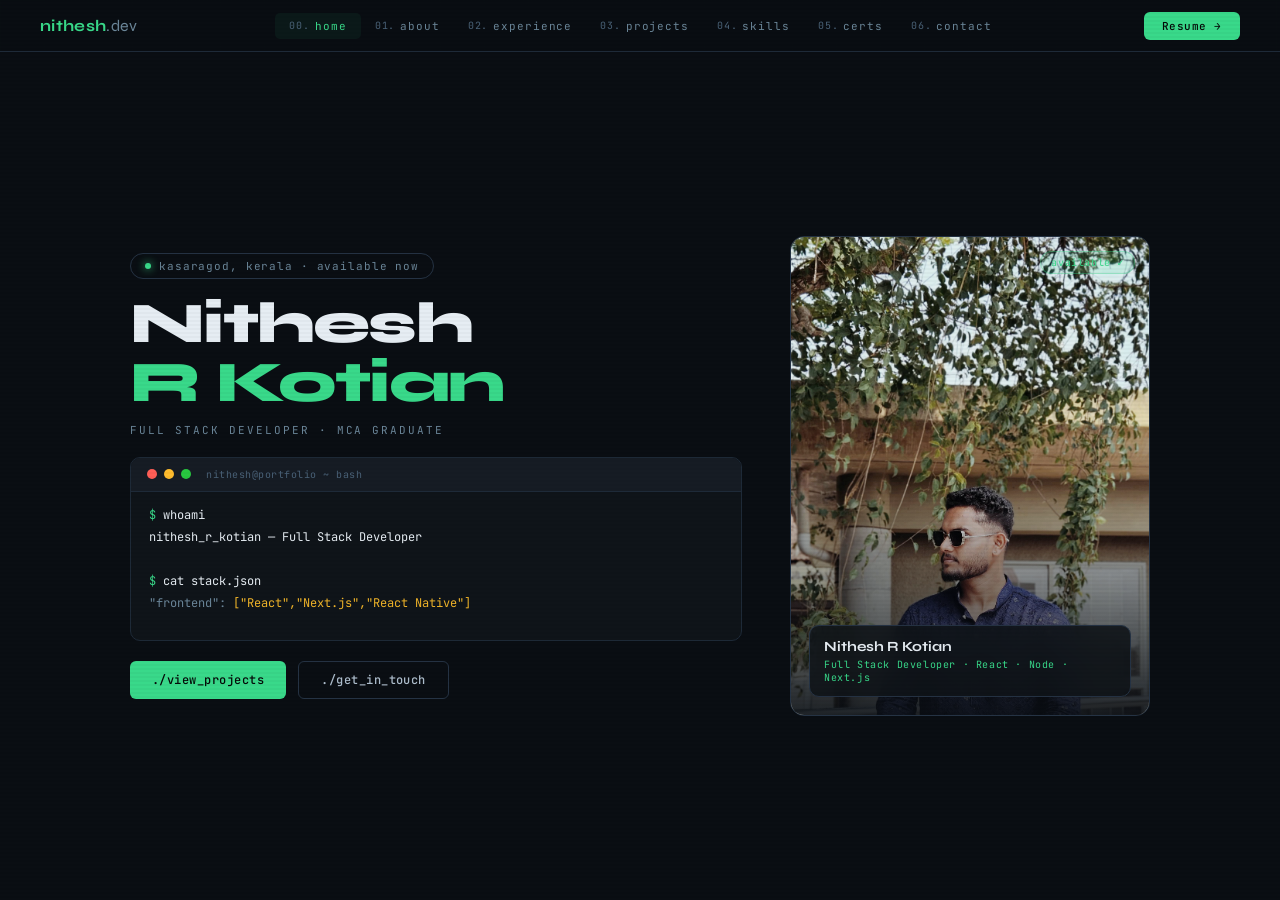
==== commit 165195fd: "feat: add initial portfolio website with responsive design and interactive elements" ====
--- a/index.html
+++ b/index.html
@@ -1,579 +1,589 @@
 <!DOCTYPE html>
 <html lang="en">
 <head>
-    <meta charset="UTF-8">
-    <meta name="viewport" content="width=device-width, initial-scale=1.0">
-    <title>Nithesh R Kotian - Full-Stack Developer</title>
-    <link rel="shortcut icon" href="images/nrk_logo.png" type="image/x-icon">
-    <link rel="stylesheet" href="https://cdnjs.cloudflare.com/ajax/libs/font-awesome/6.0.0/css/all.min.css">
-    <link rel="stylesheet" href="style.css">
-    <link rel="stylesheet" href="https://cdnjs.cloudflare.com/ajax/libs/font-awesome/6.5.0/css/all.min.css">
-
+<meta charset="UTF-8">
+<meta name="viewport" content="width=device-width, initial-scale=1.0">
+<title>Nithesh R Kotian — Full Stack Developer</title>
+<link href="https://fonts.googleapis.com/css2?family=JetBrains+Mono:wght@300;400;500;700&family=Syne:wght@400;500;700;800&display=swap" rel="stylesheet">
+<style>
+:root{
+  --bg:#0a0e13;--bg2:#0f1419;--bg3:#161c24;
+  --border:#1e2a38;--border2:#253344;
+  --green:#39d98a;--green2:#2ab572;
+  --blue:#58a6ff;--purple:#bc8cff;
+  --amber:#f0b429;--coral:#ff7a5c;
+  --muted:#4a6278;--muted2:#6b8699;
+  --text:#cdd9e5;--text2:#adbdcc;--white:#e6edf3;
+  --mono:'JetBrains Mono',monospace;
+  --display:'Syne',sans-serif;
+}
+*{margin:0;padding:0;box-sizing:border-box;}
+html,body{width:100%;height:100%;overflow:hidden;background:var(--bg);color:var(--text);font-family:var(--mono);font-size:14px;}
+body::before{content:'';position:fixed;inset:0;background:repeating-linear-gradient(0deg,transparent,transparent 2px,rgba(0,0,0,0.025) 2px,rgba(0,0,0,0.025) 4px);pointer-events:none;z-index:9999;}
+#grid-bg{position:fixed;inset:0;background-image:linear-gradient(rgba(57,217,138,0.025) 1px,transparent 1px),linear-gradient(90deg,rgba(57,217,138,0.025) 1px,transparent 1px);background-size:44px 44px;z-index:0;pointer-events:none;}
+
+/* NAV */
+nav{position:fixed;top:0;left:0;right:0;z-index:500;background:rgba(10,14,19,0.94);-webkit-backdrop-filter:blur(20px);backdrop-filter:blur(20px);border-bottom:1px solid var(--border);height:52px;display:flex;align-items:center;justify-content:space-between;padding:0 40px;}
+.nav-logo{font-family:var(--display);font-size:16px;font-weight:700;color:var(--green);letter-spacing:.02em;cursor:pointer;}
+.nav-logo span{color:var(--muted2);font-weight:400;}
+.nav-links{display:flex;gap:0;list-style:none;}
+.nav-links li a{display:flex;align-items:center;gap:5px;color:var(--muted2);text-decoration:none;font-size:11px;letter-spacing:.08em;padding:6px 14px;border-radius:5px;transition:all .2s;cursor:pointer;}
+.nav-links li a:hover,.nav-links li a.active{color:var(--green);background:rgba(57,217,138,.06);}
+.nav-num{color:var(--muted);font-size:10px;}
+.hire-btn{background:var(--green);color:#050a08;border:none;padding:7px 18px;border-radius:6px;font-family:var(--mono);font-size:11px;font-weight:500;cursor:pointer;letter-spacing:.05em;transition:all .2s;text-decoration:none;}
+.hire-btn:hover{background:var(--green2);transform:translateY(-1px);}
+
+/* HAMBURGER */
+.hamburger{display:none;flex-direction:column;gap:4px;cursor:pointer;padding:8px;border:1px solid var(--border2);border-radius:6px;background:transparent;}
+.hamburger span{display:block;width:18px;height:1.5px;background:var(--muted2);transition:all .3s;}
+.mobile-menu{display:none;position:fixed;top:52px;left:0;right:0;background:rgba(10,14,19,0.98);-webkit-backdrop-filter:blur(20px);backdrop-filter:blur(20px);border-bottom:1px solid var(--border);z-index:400;padding:12px 0;}
+.mobile-menu.open{display:block;}
+.mobile-menu a{display:block;padding:12px 24px;color:var(--muted2);font-size:12px;letter-spacing:.08em;cursor:pointer;transition:color .2s;}
+.mobile-menu a:hover,.mobile-menu a.active{color:var(--green);}
+
+/* PAGES */
+.page{position:fixed;top:52px;left:0;right:0;bottom:0;overflow-y:auto;overflow-x:hidden;transform:translateX(100%);z-index:1;pointer-events:none;background:var(--bg);}
+.page.active{transform:translateX(0);z-index:10;pointer-events:all;}
+.page-inner{min-height:100%;padding:48px 40px 80px;max-width:1100px;margin:0 auto;position:relative;z-index:2;}
+
+/* HERO */
+#page-hero{overflow:hidden;}
+#page-hero .page-inner{height:100%;display:flex;flex-direction:column;justify-content:center;padding:20px 40px;}
+.hero-wrap{display:grid;grid-template-columns:1fr 360px;gap:48px;align-items:center;}
+.hero-badge{display:inline-flex;align-items:center;gap:8px;font-size:11px;color:var(--muted2);letter-spacing:.08em;border:1px solid var(--border2);border-radius:20px;padding:5px 14px;margin-bottom:16px;}
+.badge-dot{width:6px;height:6px;border-radius:50%;background:var(--green);box-shadow:0 0 8px var(--green);animation:pulse 2s infinite;}
+@keyframes pulse{0%,100%{box-shadow:0 0 6px var(--green);}50%{box-shadow:0 0 16px var(--green),0 0 28px rgba(57,217,138,.3);}}
+.hero-name{font-family:var(--display);font-size:clamp(36px,4.5vw,62px);font-weight:800;color:var(--white);line-height:1.02;margin-bottom:10px;letter-spacing:-.03em;}
+.hero-name .accent{color:var(--green);}
+.hero-sub{font-size:11px;color:var(--muted2);letter-spacing:.18em;text-transform:uppercase;margin-bottom:20px;}
+.terminal-box{background:var(--bg2);border:1px solid var(--border);border-radius:10px;overflow:hidden;margin-bottom:20px;}
+.tbar{background:var(--bg3);border-bottom:1px solid var(--border);padding:10px 16px;display:flex;align-items:center;gap:7px;}
+.dot{width:10px;height:10px;border-radius:50%;}
+.dr{background:#ff5f57;}.dy{background:#febc2e;}.dg{background:#28c840;}
+.ttitle{margin-left:8px;font-size:10px;color:var(--muted);letter-spacing:.05em;}
+.tbody{padding:14px 18px;min-height:148px;font-size:12px;line-height:1.6;}
+.tline{margin-bottom:3px;min-height:17px;}
+.cur{display:inline-block;width:7px;height:12px;background:var(--green);vertical-align:middle;animation:blink 1s step-end infinite;margin-left:2px;}
+@keyframes blink{50%{opacity:0;}}
+.hero-ctas{display:flex;gap:12px;}
+.btn{display:inline-flex;align-items:center;gap:8px;padding:10px 22px;border-radius:6px;font-family:var(--mono);font-size:12px;font-weight:500;cursor:pointer;border:none;transition:all .2s;letter-spacing:.04em;text-decoration:none;}
+.btn-g{background:var(--green);color:#050a08;}
+.btn-g:hover{background:var(--green2);transform:translateY(-1px);}
+.btn-o{background:transparent;color:var(--text2);border:1px solid var(--border2);}
+.btn-o:hover{border-color:var(--green);color:var(--green);}
+.mobile-resume-cta{display:none;}
+
+/* PHOTO */
+.photo-card{position:relative;}
+.photo-frame{position:relative;border-radius:14px;overflow:hidden;border:1px solid var(--border2);aspect-ratio:3/4;}
+.photo-frame img{width:100%;height:100%;object-fit:cover;object-position:center top;filter:contrast(1.05) saturate(0.9);}
+.photo-overlay{position:absolute;inset:0;background:linear-gradient(180deg,transparent 50%,rgba(10,14,19,.9) 100%);}
+.photo-badge{position:absolute;bottom:18px;left:18px;right:18px;background:rgba(15,20,25,.88);-webkit-backdrop-filter:blur(12px);backdrop-filter:blur(12px);border:1px solid var(--border2);border-radius:10px;padding:12px 14px;}
+.pb-name{font-family:var(--display);font-size:14px;font-weight:700;color:var(--white);margin-bottom:3px;}
+.pb-role{font-size:10px;color:var(--green);letter-spacing:.06em;}
+.photo-tag{position:absolute;top:14px;right:14px;background:rgba(57,217,138,.12);border:1px solid rgba(57,217,138,.3);color:var(--green);font-size:10px;padding:4px 10px;border-radius:20px;letter-spacing:.06em;}
+
+/* HERO ENTRY ANIM */
+.hero-badge,.hero-name,.hero-sub,.terminal-box,.hero-ctas,.photo-card{opacity:0;transition:opacity .6s ease,transform .6s ease;}
+.hero-badge{transform:translateY(-10px);}
+.hero-name{transform:translateY(20px);transition-delay:.1s;}
+.hero-sub{transition-delay:.2s;}
+.terminal-box{transform:translateY(10px);transition-delay:.25s;}
+.hero-ctas{transition-delay:.38s;}
+.photo-card{transform:translateX(28px);transition-delay:.15s;}
+#page-hero.active .hero-badge,#page-hero.active .hero-name,#page-hero.active .hero-sub,
+#page-hero.active .terminal-box,#page-hero.active .hero-ctas,#page-hero.active .photo-card{opacity:1;transform:none;}
+
+/* SECTIONS */
+.section-tag{font-size:10px;letter-spacing:.18em;text-transform:uppercase;color:var(--green);margin-bottom:10px;display:flex;align-items:center;gap:10px;}
+.section-tag::after{content:'';display:block;height:1px;width:36px;background:var(--green);opacity:.5;}
+.section-h{font-family:var(--display);font-size:clamp(26px,3vw,42px);font-weight:700;color:var(--white);margin-bottom:36px;letter-spacing:-.02em;}
+.page-anim > *{opacity:0;transform:translateY(18px);transition:opacity .5s ease,transform .5s ease;}
+.page.active .page-anim > *:nth-child(1){opacity:1;transform:none;transition-delay:.07s;}
+.page.active .page-anim > *:nth-child(2){opacity:1;transform:none;transition-delay:.14s;}
+.page.active .page-anim > *:nth-child(3){opacity:1;transform:none;transition-delay:.21s;}
+.page.active .page-anim > *:nth-child(4){opacity:1;transform:none;transition-delay:.28s;}
+.page.active .page-anim > *:nth-child(5){opacity:1;transform:none;transition-delay:.35s;}
+.page.active .page-anim > *:nth-child(6){opacity:1;transform:none;transition-delay:.42s;}
+
+/* ABOUT */
+.about-grid{display:grid;grid-template-columns:1.1fr 1fr;gap:52px;align-items:start;}
+.about-text{color:var(--text2);line-height:1.9;font-size:13.5px;}
+.about-text p{margin-bottom:16px;}
+.about-text strong{color:var(--green);font-weight:500;}
+.stats-block{display:grid;grid-template-columns:1fr 1fr;gap:1px;background:var(--border);border:1px solid var(--border);border-radius:12px;overflow:hidden;margin-bottom:20px;}
+.stat-box{background:var(--bg2);padding:20px;text-align:center;}
+.stat-num{font-family:var(--display);font-size:32px;font-weight:800;color:var(--green);display:block;line-height:1;margin-bottom:5px;}
+.stat-lbl{font-size:10px;color:var(--muted2);letter-spacing:.1em;text-transform:uppercase;}
+.achiev-list{display:flex;flex-direction:column;gap:8px;}
+.achiev-item{display:flex;align-items:flex-start;gap:10px;background:var(--bg2);border:1px solid var(--border);border-radius:8px;padding:11px 14px;font-size:12.5px;color:var(--text2);}
+
+/* EXPERIENCE */
+.exp-list{display:flex;flex-direction:column;gap:0;}
+.exp-item{display:grid;grid-template-columns:185px 1fr;gap:28px;padding:36px 0;border-bottom:1px solid var(--border);}
+.exp-item:first-child{padding-top:0;}
+.exp-item:last-child{border-bottom:none;}
+.exp-date{font-size:11px;color:var(--green);letter-spacing:.05em;margin-bottom:6px;}
+.exp-co{font-size:12px;color:var(--muted2);line-height:1.5;}
+.exp-role{font-family:var(--display);font-size:17px;font-weight:600;color:var(--white);margin-bottom:10px;}
+.exp-desc{font-size:13px;color:var(--text2);line-height:1.85;margin-bottom:12px;}
+.tags{display:flex;flex-wrap:wrap;gap:6px;}
+.tag{font-size:10.5px;padding:3px 10px;border-radius:4px;background:var(--bg3);border:1px solid var(--border2);color:var(--muted2);letter-spacing:.04em;}
+
+/* PROJECTS */
+.proj-grid{display:grid;grid-template-columns:repeat(auto-fill,minmax(290px,1fr));gap:16px;}
+.proj-card{background:var(--bg2);border:1px solid var(--border);border-radius:10px;overflow:hidden;transition:border-color .2s,transform .2s;cursor:pointer;}
+.proj-card:hover{border-color:var(--green);transform:translateY(-3px);}
+.proj-card:hover .parrow{opacity:1;transform:translate(3px,-3px);}
+.proj-top{padding:18px 18px 12px;border-bottom:1px solid var(--border);display:flex;align-items:flex-start;justify-content:space-between;}
+.proj-ico{width:32px;height:32px;border-radius:7px;display:flex;align-items:center;justify-content:center;font-size:14px;margin-bottom:8px;border:1px solid var(--border2);background:var(--bg3);}
+.parrow{font-size:14px;color:var(--green);opacity:0;transition:all .2s;}
+.proj-type{font-size:10px;color:var(--green);letter-spacing:.1em;text-transform:uppercase;margin-bottom:5px;}
+.proj-name{font-family:var(--display);font-size:15px;font-weight:600;color:var(--white);}
+.proj-body{padding:12px 18px 16px;}
+.proj-desc{font-size:12px;color:var(--text2);line-height:1.7;margin-bottom:10px;}
+.ptags{display:flex;flex-wrap:wrap;gap:5px;}
+.ptag{font-size:10px;padding:2px 8px;border-radius:3px;background:rgba(57,217,138,.07);border:1px solid rgba(57,217,138,.18);color:var(--green2);letter-spacing:.04em;}
+
+/* SKILLS */
+.skills-wrap{display:grid;grid-template-columns:1fr 1fr;gap:40px;}
+.sg{margin-bottom:24px;}
+.sg-title{font-size:10px;letter-spacing:.15em;text-transform:uppercase;color:var(--muted);margin-bottom:12px;display:flex;align-items:center;gap:8px;}
+.sg-title::before{content:'//';color:var(--green);opacity:.7;}
+.spills{display:flex;flex-wrap:wrap;gap:7px;}
+.sp{font-size:12px;padding:6px 13px;border-radius:6px;background:var(--bg2);border:1px solid var(--border);color:var(--text2);transition:all .15s;cursor:default;}
+.sp:hover{border-color:var(--green);color:var(--green);background:rgba(57,217,138,.05);}
+.sp.hot{color:var(--blue);border-color:var(--border2);}
+
+/* CERTS */
+.certs-grid{display:grid;grid-template-columns:repeat(auto-fill,minmax(230px,1fr));gap:12px;}
+.cert-card{background:var(--bg2);border:1px solid var(--border);border-radius:8px;padding:15px 16px;transition:border-color .2s;}
+.cert-card:hover{border-color:var(--purple);}
+.cert-plat{font-size:10px;color:var(--purple);letter-spacing:.1em;text-transform:uppercase;margin-bottom:5px;}
+.cert-name{font-size:13px;color:var(--text);line-height:1.45;}
+
+/* CONTACT */
+.contact-wrap{display:grid;grid-template-columns:1fr 1fr;gap:52px;align-items:start;}
+.contact-text{font-size:13px;color:var(--text2);line-height:1.85;margin-bottom:22px;}
+.clinks{display:flex;flex-direction:column;gap:9px;}
+.clink{display:flex;align-items:center;gap:12px;color:var(--text2);text-decoration:none;font-size:13px;padding:10px 14px;border:1px solid var(--border);border-radius:6px;background:var(--bg2);transition:all .2s;}
+.clink:hover{color:var(--green);border-color:var(--green);background:rgba(57,217,138,.04);}
+.cform{display:flex;flex-direction:column;gap:13px;}
+.flabel{font-size:10px;color:var(--muted2);letter-spacing:.1em;text-transform:uppercase;margin-bottom:5px;}
+.finput,.ftextarea{background:var(--bg2);border:1px solid var(--border);border-radius:6px;padding:10px 14px;color:var(--text);font-family:var(--mono);font-size:13px;outline:none;transition:border-color .2s;width:100%;}
+.finput:focus,.ftextarea:focus{border-color:var(--green);}
+.ftextarea{min-height:96px;resize:none;}
+
+/* SCROLLBAR */
+::-webkit-scrollbar{width:4px;}
+::-webkit-scrollbar-track{background:var(--bg);}
+::-webkit-scrollbar-thumb{background:var(--border2);border-radius:2px;}
+
+/* RESPONSIVE */
+@media(max-width:960px){
+  .nav-links{display:none;}
+  .hamburger{display:flex;}
+  nav{padding:0 20px;}
+  .hire-btn{display:none;}
+}
+@media(max-width:768px){
+  /* Allow hero to scroll on mobile */
+  #page-hero{overflow-y:auto;}
+  #page-hero .page-inner{height:auto;min-height:100%;padding:20px 20px 40px;}
+  .hero-wrap{grid-template-columns:1fr;gap:0;position:relative;}
+  .hero-name{font-size:clamp(34px,9vw,48px);}
+  .photo-card{position:absolute;top:0;right:0;width:68px;height:68px;}
+  .photo-frame{border-radius:50%;aspect-ratio:1/1;width:68px;height:68px;border:2px solid var(--green);}
+  .photo-overlay,.photo-badge,.photo-tag{display:none;}
+  .hero-left{padding-right:80px;}
+  .hero-badge{font-size:10px;padding:4px 10px;margin-bottom:12px;}
+  .hero-sub{font-size:10px;margin-bottom:12px;}
+  .tbody{min-height:auto;font-size:11px;padding:10px 14px;}
+  .tline{margin-bottom:2px;min-height:16px;}
+  .terminal-box{margin-bottom:14px;}
+  .page-inner{padding:28px 20px 60px;}
+  .section-h{font-size:26px;}
+  .about-grid,.skills-wrap,.contact-wrap{grid-template-columns:1fr;}
+  .exp-item{grid-template-columns:1fr;gap:4px;}
+  .proj-grid{grid-template-columns:1fr;}
+  .certs-grid{grid-template-columns:1fr 1fr;}
+  .hero-ctas .btn:first-child{display:none;}
+  .mobile-resume-cta{display:inline-flex;}
+}
+@media(max-width:480px){
+  .hero-name{font-size:clamp(34px,12vw,48px);}
+  .hero-left{padding-right:84px;}
+  .hero-ctas{flex-direction:column;}
+  .btn{width:100%;justify-content:center;}
+  .certs-grid{grid-template-columns:1fr;}
+}
+</style>
 </head>
 <body>
-    <!-- Navigation -->
-    <nav class="navbar" id="navbar">
-        <div class="nav-container">
-            <a href="#home" class="logo">NRK</a>
-            <ul class="nav-menu" id="nav-menu">
-                <li><a href="#home" class="nav-link">Home</a></li>
-                <li><a href="#about" class="nav-link">About</a></li>
-                <li><a href="#skills" class="nav-link">Skills</a></li>
-                <li><a href="#projects" class="nav-link">Projects</a></li>
-                <li><a href="#experience" class="nav-link">Experience</a></li>
-                <li><a href="#education" class="nav-link">Education</a></li>
-                <li><a href="#contact" class="nav-link">Contact</a></li>
-            </ul>
-            <div class="hamburger" id="hamburger">
-                <span></span>
-                <span></span>
-                <span></span>
-            </div>
-        </div>
-    </nav>
-
-    <!-- Hero Section -->
-    <section class="hero" id="home">
-        <div class="hero-content">
-            <h1>Nithesh R Kotian</h1>
-            <p class="subtitle">Full-Stack Developer | React Native & MERN</p>
-            <p class="tagline">Passionate about creating impactful, user-centric digital solutions with modern technologies</p>
-            <div class="cta-buttons">
-                <a href="#contact" class="btn btn-primary">
-                    <i class="fas fa-envelope"></i>
-                    Contact Me
-                </a>
-                <a href="images/Nithesh_Kotian_Resume.pdf" download class="btn btn-outline">
-                    <i class="fas fa-download"></i>
-                    Download Resume
-                </a>
-            </div>
-        </div>
-    </section>
-
-    <!-- About Section -->
-    <section class="section fade-in" id="about">
-        <h2 class="section-title">About Me</h2>
-        <div class="about-content">
-            <div class="about-image">
-                <img src="images/myimage.jpg" alt="Nithesh R Kotian">
-            </div>
-            <div class="about-text">
-                <p>
-                    Versatile MCA graduate with hands-on experience in full-stack web and mobile development. 
-                    I specialize in building scalable applications using React Native, MERN stack, and modern UI frameworks.
-                </p>
-                <p>
-                    With a proven ability to deliver real-world solutions by leveraging strong foundations in programming, 
-                    databases, and data analysis, I am a fast learner and proactive team contributor who is passionate about 
-                    creating impactful, user-centric digital solutions.
-                </p>
-                <p>
-                    I hold a Master’s degree in Computer Applications from St. Joseph Engineering College, Mangalore (CGPA: 8.84), combining strong academic foundations with practical experience in building real-world applications.
-            </div>
-        </div>
-    </section>
-
-    <!-- Skills Section -->
-    <section class="section fade-in" id="skills">
-        <h2 class="section-title">Skills & Technologies</h2>
-        <div class="skills-grid">
-            <div class="skill-category">
-                <h3>Programming Languages</h3>
-                <div class="skills-list">
-                    <span class="skill-tag"><i class="fa-brands fa-java"></i> Java</span>
-                    <span class="skill-tag"><i class="fa-brands fa-python"></i> Python</span>
-                    <span class="skill-tag"><i class="fa-brands fa-js"></i> JavaScript</span>
-                    <span class="skill-tag"><i class="fa-solid fa-code"></i> C#</span>
-                    <span class="skill-tag"><i class="fa-brands fa-php"></i> PHP</span>
-                </div>
-            </div>
-            <div class="skill-category">
-                <h3>Frontend Development</h3>
-                <div class="skills-list">
-                    <span class="skill-tag"><i class="fa-brands fa-react"></i> React.js</span>
-                    <span class="skill-tag"><i class="fa-brands fa-react"></i> React Native</span>
-                    <span class="skill-tag"><i class="fa-brands fa-html5"></i> HTML5</span>
-                    <span class="skill-tag"><i class="fa-brands fa-css3-alt"></i> CSS3</span>
-                    <span class="skill-tag"><i class="fa-brands fa-bootstrap"></i> Bootstrap</span>
-                    <span class="skill-tag">Tailwind CSS</span>
-                    <span class="skill-tag">Material UI</span>
-                </div>
-            </div>
-            <div class="skill-category">
-                <h3>Backend Development</h3>
-                <div class="skills-list">
-                    <span class="skill-tag"><i class="fa-brands fa-node-js"></i>Node.js</span>
-                    <span class="skill-tag">Express.js</span>
-                    <span class="skill-tag"> <i class="fa-solid fa-network-wired"></i>RESTful APIs</span>
-                    <span class="skill-tag"> <i class="fa-solid fa-key"></i> JWT Authentication</span>
-                </div>
-            </div>
-            <div class="skill-category">
-                <h3>Databases</h3>
-                <div class="skills-list">
-                    <span class="skill-tag">MySQL</span>
-                    <span class="skill-tag">MongoDB</span>
-                    <span class="skill-tag">Firebase</span>
-                </div>
-            </div>
-            <div class="skill-category">
-                <h3>Tools & Platforms</h3>
-                <div class="skills-list">
-                    <span class="skill-tag">Git</span>
-                    <span class="skill-tag">Postman</span>
-                    <span class="skill-tag">XAMPP</span>
-                    <span class="skill-tag">Android Studio</span>
-                    <span class="skill-tag">Visual Studio</span>
-                    <span class="skill-tag">Power BI</span>
-                </div>
-            </div>
-        </div>
-    </section>
-
-    <!-- Projects Section -->
-    <section class="section fade-in" id="projects">
-        <h2 class="section-title"> Projects</h2>
-        <div class="projects-grid">
-            <div class="project-card">
-                <h3>AYUSH - Ayurvedic App</h3>
-                <p>
-                    A cross-platform mobile app integrating Ayurvedic product sales with pooja service scheduling. 
-                    Features dual modules for customers and admins, real-time updates, calendar scheduling, and push notifications.
-                </p>
-                <div class="project-tech">
-                    <span class="tech-tag">React Native</span>
-                    <span class="tech-tag">Node.js</span>
-                    <span class="tech-tag">Express.js</span>
-                    <span class="tech-tag">MongoDB</span>
-                    <span class="tech-tag">JWT</span>
-                </div>
-                <div class="project-links">
-                    <a href="https://github.com/n-ithesh/Ayush" target="_blank">
-                        <i class="fab fa-github"></i> GitHub
-                    </a>
-                </div>
-            </div>
-
-            <div class="project-card">
-                <h3>Question Paper Generation System</h3>
-                <p>
-                    Dynamic system enabling teachers to manage questions, define patterns, and generate papers 
-                    aligned with Course Outcomes (COs), Program Outcomes (POs), and Bloom's Taxonomy.
-                </p>
-                <div class="project-tech">
-                    <span class="tech-tag">React</span>
-                    <span class="tech-tag">Node.js</span>
-                    <span class="tech-tag">Express.js</span>
-                    <span class="tech-tag">MongoDB</span>
-                </div>
-                <div class="project-links">
-                    <a href="https://github.com/n-ithesh/QUESTION-PAPER-GENERATION-SYSTEM" target="_blank">
-                        <i class="fab fa-github"></i> GitHub
-                    </a>
-                </div>
-            </div>
-
-            <div class="project-card">
-                <h3>Unique Solution</h3>
-                <p>
-                    Responsive service booking platform for laptops, computers, inverters, and CCTV services. 
-                    Features user-friendly interface with seamless accessibility across all devices.
-                </p>
-                <div class="project-tech">
-                    <span class="tech-tag">HTML</span>
-                    <span class="tech-tag">CSS</span>
-                    <span class="tech-tag">JavaScript</span>
-                    <span class="tech-tag">PHP</span>
-                    <span class="tech-tag">MySQL</span>
-                </div>
-                <div class="project-links">
-                    <a href="https://github.com/n-ithesh/UNIQUE-SOLUTION" target="_blank">
-                        <i class="fab fa-github"></i> GitHub
-                    </a>
-                </div>
-            </div>
-
-            <div class="project-card">
-                <h3>Drug Rial</h3>
-                <p>
-                    E-commerce platform for medical products providing easy online access for customers. 
-                    Built with responsive design and secure transaction handling.
-                </p>
-                <div class="project-tech">
-                    <span class="tech-tag">HTML</span>
-                    <span class="tech-tag">Bootstrap</span>
-                    <span class="tech-tag">JavaScript</span>
-                    <span class="tech-tag">PHP</span>
-                    <span class="tech-tag">MySQL</span>
-                </div>
-                <div class="project-links">
-                    <a href="https://github.com/n-ithesh/Drug_Rial" target="_blank">
-                        <i class="fab fa-github"></i> GitHub
-                    </a>
-                </div>
-            </div>
-
-            <div class="project-card">
-                <h3>Codexspot Repository</h3>
-                <p>
-                    Database management system for an online learning platform. Features ER modeling, 
-                    normalized schema, complex queries, triggers, views, and stored procedures.
-                </p>
-                <div class="project-tech">
-                    <span class="tech-tag">MySQL</span>
-                    <span class="tech-tag">Database Design</span>
-                    <span class="tech-tag">SQL</span>
-                </div>
-                <div class="project-links">
-                    <a href="https://github.com/n-ithesh/CodexSpot" target="_blank">
-                        <i class="fab fa-github"></i> GitHub
-                    </a>
-                </div>
-            </div>
-        </div>
-    </section>
-
-    <!-- Experience Section -->
-    <section class="section fade-in" id="experience">
-        <h2 class="section-title">Internship</h2>
-        <div class="timeline">
-            <div class="timeline-item">
-                <h3>Software Development Intern</h3>
-                <p class="date">May 2025 - July 2025</p>
-                <p class="location">Softionik Solutions (OPC) Pvt. Ltd.</p>
-                <p>
-                    Developed Ayush, a cross-platform React Native app integrating Ayurvedic shopping & pooja booking 
-                    with Node.js, Express.js, MongoDB, and JWT authentication. Implemented real-time features and 
-                    followed Agile methodology throughout development.
-                </p>
-            </div>
-            <div class="timeline-item">
-                <h3>Web Developer</h3>
-                <p class="date">April 2023 - June 2023</p>
-                <p class="location">Qtech Solutions</p>
-                <p>
-                    Completed a three-month internship gaining hands-on experience in Web Development. 
-                    Developed responsive web applications and enhanced skills in modern web technologies.
-                </p>
-            </div>
-        </div>
-    </section>
-
-    <!-- Education Section -->
-    <section class="section fade-in" id="education">
-        <h2 class="section-title">Education</h2>
-        <div class="timeline">
-            <div class="timeline-item">
-                <h3>Master of Computer Applications</h3>
-                <p class="date">December 2023 - August 2025</p>
-                <p class="location">ST Joseph Engineering College, Mangalore</p>
-                <p><strong>CGPA:</strong> 8.84</p>
-            </div>
-            <div class="timeline-item">
-                <h3>Bachelor of Computer Applications</h3>
-                <p class="date">September 2020 - August 2023</p>
-                <p class="location">Sharada College, Talapady, Mangalore</p>
-                <p><strong>CGPA:</strong> 8.93</p>
-            </div>
-            <div class="timeline-item">
-                <h3>Pre-University Course (PUC)</h3>
-                <p class="date">March 2020</p>
-                <p class="location">Directorate of Higher Secondary Education (DHSE), Kerala</p>
-                <p><strong>Percentage:</strong> 90%</p>
-            </div>
-            <div class="timeline-item">
-                <h3>Secondary School Leaving Certificate (SSLC)</h3>
-                <p class="date">March 2018</p>
-                <p class="location">Kerala Board of Public Examinations (KBPE)</p>
-                <p><strong>Percentage:</strong> 90%</p>
-            </div>
-        </div>
-    </section>
-
-    <!-- Certifications Section -->
-    <section class="section fade-in" id="certifications">
-        <h2 class="section-title">Certifications</h2>
-        <div class="certifications-grid">
-            <div class="certification-item">
-                <h4>Introduction to Web Development with HTML, CSS, JavaScript</h4>
-                <p class="provider">Coursera</p>
-            </div>
-            <div class="certification-item">
-                <h4>Fundamentals of Java Programming</h4>
-                <p class="provider">Coursera</p>
-            </div>
-            <div class="certification-item">
-                <h4>Data Visualization with Power BI</h4>
-                <p class="provider">Great Learning</p>
-            </div>
-            <div class="certification-item">
-                <h4>React Native Unveiled: From Basics to Mobile Mastery</h4>
-                <p class="provider">Udemy</p>
-            </div>
-            <div class="certification-item">
-                <h4>The Complete Full-Stack Web Development Bootcamp</h4>
-                <p class="provider">Udemy</p>
-            </div>
-        </div>
-    </section>
-
-    <!-- Achievements Section -->
-    <section class="section fade-in" id="achievements">
-        <h2 class="section-title">Achievements & Workshops</h2>
-        <div class="achievements-grid">
-            <div class="achievement-item">
-                <h4>2nd Place - One-Day Hackathon</h4>
-                <p>Secured second position in a competitive hackathon organized at St. Joseph Engineering College (SJEC)</p>
-            </div>
-            <div class="achievement-item">
-                <h4>AWS Unleashed Workshop</h4>
-                <p>Participated in AWS workshop conducted by Mr. Dhanabal T, gaining insights into cloud computing</p>
-            </div>
-            <div class="achievement-item">
-                <h4>Placement & Training Workshop</h4>
-                <p>Completed one week workshop on placement and training conducted by iSkew</p>
-            </div>
-            <div class="achievement-item">
-                <h4>Committee Head - Event Management</h4>
-                <p>Led Event Management and Drafting committee for Joshiana 2024 at SJEC</p>
-            </div>
-        </div>
-    </section>
-
-    <!-- Contact Section -->
-    <section class="section fade-in" id="contact">
-        <h2 class="section-title">Get In Touch</h2>
-        <div class="contact-content">
-            <div class="contact-info">
-                <div class="contact-item">
-                    <i class="fas fa-envelope"></i>
-                    <div>
-                        <h4>Email</h4>
-                        <a href="mailto:nithesh0128@gmail.com">nithesh0128@gmail.com</a>
-                    </div>
-                </div>
-                <div class="contact-item">
-                    <i class="fas fa-phone"></i>
-                    <div>
-                        <h4>Phone</h4>
-                        <a href="tel:+917909209834">+91 7909209834</a>
-                    </div>
-                </div>
-                <div class="contact-item">
-                    <i class="fas fa-map-marker-alt"></i>
-                    <div>
-                        <h4>Location</h4>
-                        <span>Kasaragod, Kerala, India</span>
-                    </div>
-                </div>
-            </div>
-            <div class="contact-form">
-                <form name="submit-to-google-sheet">
-                    <div class="form-group">
-                        <input type="text" name="name" placeholder="Your Name" required>
-                    </div>
-                    <div class="form-group">
-                        <input type="email" name="email" placeholder="Your Email" required>
-                    </div>
-                    <div class="form-group">
-                        <textarea name="message" placeholder="Your Message" rows="6" required></textarea>
-                    </div>
-                    <button type="submit" class="btn btn-primary">
-                        <i class="fas fa-paper-plane"></i>
-                        Send Message
-                    </button>
-                </form>
-                <div id="msg"></div>
-            </div>
-        </div>
-        
-        <div class="social-links">
-            <a href="https://www.instagram.com/n.ithesh._/" target="_blank" class="social-link">
-                <i class="fab fa-instagram"></i>
-            </a>
-            </a>
-            <a href="https://www.linkedin.com/in/nithesh0628" target="_blank" class="social-link">
-                <i class="fab fa-linkedin"></i>
-            </a>
-            <a href="https://github.com/n-ithesh" target="_blank" class="social-link">
-                <i class="fab fa-github"></i>
-            </a>
-        </div>
-    </section>
-
-    <!-- Footer -->
-    <footer class="footer">
-        <p>&copy; 2025 Nithesh R Kotian. All rights reserved.</p>
-    </footer>
-
-    <!-- Back to Top Button -->
-    <button class="back-to-top" id="backToTop">
-        <i class="fas fa-arrow-up"></i>
-    </button>
-
-    <script>
-        // Mobile Navigation Toggle
-        const hamburger = document.getElementById('hamburger');
-        const navMenu = document.getElementById('nav-menu');
-
-        hamburger.addEventListener('click', () => {
-            navMenu.classList.toggle('active');
-        });
-
-        // Close mobile menu when clicking on a link
-        document.querySelectorAll('.nav-link').forEach(link => {
-            link.addEventListener('click', () => {
-                navMenu.classList.remove('active');
-            });
-        });
-
-        // Navbar scroll effect
-        const navbar = document.getElementById('navbar');
-        window.addEventListener('scroll', () => {
-            if (window.scrollY > 50) {
-                navbar.classList.add('scrolled');
-            } else {
-                navbar.classList.remove('scrolled');
-            }
-        });
-
-        // Active navigation link highlighting
-        const sections = document.querySelectorAll('section');
-        const navLinks = document.querySelectorAll('.nav-link');
-
-        window.addEventListener('scroll', () => {
-            let current = '';
-            sections.forEach(section => {
-                const sectionTop = section.offsetTop;
-                const sectionHeight = section.clientHeight;
-                if (window.scrollY >= (sectionTop - 200)) {
-                    current = section.getAttribute('id');
-                }
-            });
-
-            navLinks.forEach(link => {
-                link.classList.remove('active');
-                if (link.getAttribute('href').slice(1) === current) {
-                    link.classList.add('active');
-                }
-            });
-        });
-
-        // Smooth scrolling for navigation links
-        document.querySelectorAll('a[href^="#"]').forEach(anchor => {
-            anchor.addEventListener('click', function (e) {
-                e.preventDefault();
-                const target = document.querySelector(this.getAttribute('href'));
-                if (target) {
-                    target.scrollIntoView({
-                        behavior: 'smooth',
-                        block: 'start'
-                    });
-                }
-            });
-        });
-
-        // Back to top button
-        const backToTop = document.getElementById('backToTop');
-
-        window.addEventListener('scroll', () => {
-            if (window.scrollY > 300) {
-                backToTop.classList.add('show');
-            } else {
-                backToTop.classList.remove('show');
-            }
-        });
-
-        backToTop.addEventListener('click', () => {
-            window.scrollTo({
-                top: 0,
-                behavior: 'smooth'
-            });
-        });
-
-        // Scroll animations
-        const fadeElements = document.querySelectorAll('.fade-in');
-
-        const fadeInOnScroll = () => {
-            fadeElements.forEach(element => {
-                const elementTop = element.getBoundingClientRect().top;
-                const elementVisible = 150;
-
-                if (elementTop < window.innerHeight - elementVisible) {
-                    element.classList.add('visible');
-                }
-            });
-        };
-
-        window.addEventListener('scroll', fadeInOnScroll);
-        fadeInOnScroll(); // Check on page load
-
-        // Contact form submission
-        const scriptURL = 'https://script.google.com/macros/s/AKfycbyIy2xZhc8D5JdLO7o2QkHOoSVqSOdy2x_xByXJeU9iQt2-OyDCXsQfPzj7Ggy2FiKv/exec';
-        const form = document.forms['submit-to-google-sheet'];
-        const msg = document.getElementById("msg");
-
-        form.addEventListener('submit', e => {
-            e.preventDefault();
-            fetch(scriptURL, { method: 'POST', body: new FormData(form)})
-                .then(response => {
-                    msg.innerHTML = "Message sent successfully!";
-                    msg.classList.add('show');
-                    setTimeout(function(){
-                        msg.innerHTML = "";
-                        msg.classList.remove('show');
-                    }, 4000);
-                    form.reset();
-                })
-                .catch(error => {
-                    console.error('Error!', error.message);
-                    msg.innerHTML = "Error sending message. Please try again.";
-                    msg.classList.add('show');
-                    setTimeout(function(){
-                        msg.innerHTML = "";
-                        msg.classList.remove('show');
-                    }, 4000);
-                });
-        });
-
-        // Add some interactive effects
-        document.querySelectorAll('.project-card').forEach(card => {
-            card.addEventListener('mouseenter', () => {
-                card.style.transform = 'translateY(-10px) scale(1.02)';
-            });
-            
-            card.addEventListener('mouseleave', () => {
-                card.style.transform = 'translateY(0) scale(1)';
-            });
-        });
-
-        // Typing effect for hero subtitle (optional enhancement)
-        const subtitle = document.querySelector('.hero .subtitle');
-        const text = subtitle.textContent;
-        subtitle.textContent = '';
-        
-        let i = 0;
-        const typeWriter = () => {
-            if (i < text.length) {
-                subtitle.textContent += text.charAt(i);
-                i++;
-                setTimeout(typeWriter, 100);
-            }
-        };
-        
-        // Start typing effect after page loads
-        window.addEventListener('load', () => {
-            setTimeout(typeWriter, 1000);
-        });
-
-        // Add parallax effect to hero section
-        window.addEventListener('scroll', () => {
-            const scrolled = window.pageYOffset;
-            const hero = document.querySelector('.hero');
-            const rate = scrolled * -0.5;
-            hero.style.transform = `translateY(${rate}px)`;
-        });
-    </script>
+<div id="grid-bg"></div>
+
+<nav>
+  <div class="nav-logo" id="logo">nithesh<span>.dev</span></div>
+  <ul class="nav-links" id="navLinks">
+    <li><a id="nav-hero" class="active"><span class="nav-num">00.</span> home</a></li>
+    <li><a id="nav-about"><span class="nav-num">01.</span> about</a></li>
+    <li><a id="nav-exp"><span class="nav-num">02.</span> experience</a></li>
+    <li><a id="nav-proj"><span class="nav-num">03.</span> projects</a></li>
+    <li><a id="nav-skills"><span class="nav-num">04.</span> skills</a></li>
+    <li><a id="nav-certs"><span class="nav-num">05.</span> certs</a></li>
+    <li><a id="nav-contact"><span class="nav-num">06.</span> contact</a></li>
+  </ul>
+  <div class="hamburger" id="hamburger"><span></span><span></span><span></span></div>
+  <a href="images/Nithesh_Kotian_Resume.pdf" download class="hire-btn " id="hireBtn">Resume →</a>
+</nav>
+
+<div class="mobile-menu" id="mobileMenu">
+  <a id="mob-hero" class="active">00. home</a>
+  <a id="mob-about">01. about</a>
+  <a id="mob-exp">02. experience</a>
+  <a id="mob-proj">03. projects</a>
+  <a id="mob-skills">04. skills</a>
+  <a id="mob-certs">05. certs</a>
+  <a id="mob-contact">06. contact</a>
+</div>
+
+<!-- HERO -->
+<div class="page active" id="page-hero">
+  <div class="page-inner">
+    <div class="hero-wrap">
+      <div class="hero-left">
+        <div class="hero-badge"><span class="badge-dot"></span>kasaragod, kerala · available now</div>
+        <h1 class="hero-name">Nithesh<br><span class="accent">R Kotian</span></h1>
+        <p class="hero-sub">Full Stack Developer · MCA Graduate</p>
+        <div class="terminal-box">
+          <div class="tbar"><div class="dot dr"></div><div class="dot dy"></div><div class="dot dg"></div><span class="ttitle">nithesh@portfolio ~ bash</span></div>
+          <div class="tbody" id="termOut"></div>
+        </div>
+        <div class="hero-ctas">
+          <button class="btn btn-g" data-page="proj">./view_projects</button>
+          <a href="images/Nithesh_Kotian_Resume.pdf" download class="btn btn-g mobile-resume-cta">./_resume</a>
+          <button class="btn btn-o" data-page="contact">./get_in_touch</button>
+        </div>
+      </div>
+      <div class="photo-card">
+        <div class="photo-frame">
+          <img src="images/myimage.jpg" alt="Nithesh R Kotian">
+          <div class="photo-overlay"></div>
+          <span class="photo-tag">available ✓</span>
+          <div class="photo-badge">
+            <div class="pb-name">Nithesh R Kotian</div>
+            <div class="pb-role">Full Stack Developer · React · Node · Next.js</div>
+          </div>
+        </div>
+      </div>
+    </div>
+  </div>
+</div>
+
+<!-- ABOUT -->
+<div class="page" id="page-about">
+  <div class="page-inner">
+    <div class="page-anim">
+      <div class="section-tag">$ cat about.md</div>
+      <h2 class="section-h">Who I Am</h2>
+      <div class="about-grid">
+        <div class="about-text">
+          <p>I'm a <strong>Full Stack Developer</strong> with an MCA from ST Joseph Engineering College Mangalore (CGPA 9.0). I build scalable, production-ready applications using modern web technologies.</p>
+          <p>Currently at <strong>One Planet Technologies LLP</strong> working on <strong>Neargo360</strong> — a full-stack e-commerce platform with multi-store cart workflows, Cloudinary media handling, and WhatsApp vendor integrations.</p>
+          <p>I've interned at <strong>Softionik Solutions</strong>, contributed to <strong>Google's Adversarial Nibbler Program</strong> for AI model training, and built production web apps at <strong>Qtech Solutions</strong>.</p>
+          <p>Outside code: cricket, traveling, food, and the pursuit of cleaner abstractions.</p>
+          <div style="margin-top:22px;display:flex;gap:12px;flex-wrap:wrap;">
+            <button class="btn btn-g" data-page="proj" style="font-size:11px;padding:8px 18px;">view projects</button>
+            <button class="btn btn-o" data-page="exp" style="font-size:11px;padding:8px 18px;">experience</button>
+          </div>
+        </div>
+        <div>
+          <div class="stats-block">
+            <div class="stat-box"><span class="stat-num">9.0</span><span class="stat-lbl">MCA CGPA</span></div>
+            <div class="stat-box"><span class="stat-num">5+</span><span class="stat-lbl">Projects</span></div>
+            <div class="stat-box"><span class="stat-num">3</span><span class="stat-lbl">Internships</span></div>
+            <div class="stat-box"><span class="stat-num">6+</span><span class="stat-lbl">Certs</span></div>
+          </div>
+          <div class="achiev-list">
+            <div class="achiev-item">🏆&nbsp; 2nd Place — One-Day Hackathon, SJEC</div>
+            <div class="achiev-item">☁&nbsp; AWS Unleashed Workshop participant</div>
+            <div class="achiev-item">🎯&nbsp; Committee Head — Joshiana 2024, SJEC</div>
+            <div class="achiev-item">🤖&nbsp; Google Adversarial Nibbler Contributor</div>
+          </div>
+        </div>
+      </div>
+    </div>
+  </div>
+</div>
+
+<!-- EXPERIENCE -->
+<div class="page" id="page-exp">
+  <div class="page-inner">
+    <div class="page-anim">
+      <div class="section-tag">$ git log --experience</div>
+      <h2 class="section-h">Experience</h2>
+      <div class="exp-list">
+        <div class="exp-item">
+          <div><div class="exp-date">JAN 2026 — PRESENT</div><div class="exp-co">One Planet Technologies LLP</div></div>
+          <div><div class="exp-role">Software Developer</div><p class="exp-desc">Building Neargo360, a full-stack e-commerce and marketplace platform. Developed multi-store cart workflows, dynamic product galleries, checkout systems, Cloudinary media handling, and WhatsApp inquiry integration for vendors.</p><div class="tags"><span class="tag">Next.js</span><span class="tag">React.js</span><span class="tag">Node.js</span><span class="tag">MongoDB</span><span class="tag">Cloudinary</span></div></div>
+        </div>
+        <div class="exp-item">
+          <div><div class="exp-date">MAY — JUL 2025</div><div class="exp-co">Softionik Solutions Pvt. Ltd.</div></div>
+          <div><div class="exp-role">Software Development Intern</div><p class="exp-desc">Built Ayush, a cross-platform mobile app using React Native with JWT authentication and RESTful API integration. Collaborated in Agile team on testing, debugging, and code reviews.</p><div class="tags"><span class="tag">React Native</span><span class="tag">Node.js</span><span class="tag">MongoDB</span><span class="tag">JWT</span><span class="tag">REST APIs</span></div></div>
+        </div>
+        <div class="exp-item">
+          <div><div class="exp-date">JUL — SEP 2024</div><div class="exp-co">Google</div></div>
+          <div><div class="exp-role">Adversarial Nibbler Contributor</div><p class="exp-desc">Worked on AI generation models and contributed to model training. Collaborated with interdisciplinary teams to enhance AI solutions and built practical ML workflow skills.</p><div class="tags"><span class="tag">AI/ML</span><span class="tag">Model Training</span><span class="tag">Research</span></div></div>
+        </div>
+        <div class="exp-item">
+          <div><div class="exp-date">APR — JUN 2023</div><div class="exp-co">Qtech Solutions</div></div>
+          <div><div class="exp-role">Web Developer Intern</div><p class="exp-desc">Built front-end and back-end modules in an Agile team, contributing to unit testing, client-side validation, responsive design, and database management.</p><div class="tags"><span class="tag">HTML</span><span class="tag">CSS</span><span class="tag">JavaScript</span><span class="tag">PHP</span><span class="tag">MySQL</span></div></div>
+        </div>
+      </div>
+    </div>
+  </div>
+</div>
+
+<!-- PROJECTS -->
+<div class="page" id="page-proj">
+  <div class="page-inner">
+    <div class="page-anim">
+      <div class="section-tag">$ ls -la projects/</div>
+      <h2 class="section-h">Projects</h2>
+      <div class="proj-grid">
+        <div class="proj-card"><div class="proj-top"><div><div class="proj-ico">🛒</div><div class="proj-type">E-Commerce · Live</div><div class="proj-name">Neargo360</div></div><div class="parrow">↗</div></div><div class="proj-body"><p class="proj-desc">Full-stack marketplace with multi-store cart, dynamic galleries, Cloudinary media, and WhatsApp vendor integration.</p><div class="ptags"><span class="ptag">Next.js</span><span class="ptag">React</span><span class="ptag">Node.js</span><span class="ptag">MongoDB</span></div></div></div>
+        <div class="proj-card"><div class="proj-top"><div><div class="proj-ico">📄</div><div class="proj-type">EdTech · Full Stack</div><div class="proj-name">QPGS</div></div><div class="parrow">↗</div></div><div class="proj-body"><p class="proj-desc">Dynamic question paper generation aligned with Bloom's Taxonomy, COs, POs. Role-based access + PDF/Word export.</p><div class="ptags"><span class="ptag">React.js</span><span class="ptag">Node.js</span><span class="ptag">MongoDB</span><span class="ptag">REST APIs</span></div></div></div>
+        <div class="proj-card"><div class="proj-top"><div><div class="proj-ico">📱</div><div class="proj-type">Mobile · Cross-Platform</div><div class="proj-name">Ayush</div></div><div class="parrow">↗</div></div><div class="proj-body"><p class="proj-desc">Ayurvedic product sales + pooja booking app. JWT auth, calendar scheduling, dual customer/admin modules.</p><div class="ptags"><span class="ptag">React Native</span><span class="ptag">TypeScript</span><span class="ptag">Node.js</span><span class="ptag">MongoDB</span></div></div></div>
+        <div class="proj-card"><div class="proj-top"><div><div class="proj-ico">📦</div><div class="proj-type">Inventory · Full Stack</div><div class="proj-name">Inventory App</div></div><div class="parrow">↗</div></div><div class="proj-body"><p class="proj-desc">FastAPI backend + React frontend with CRUD APIs, PostgreSQL persistence, filtering/sorting UI, and OpenAPI docs.</p><div class="ptags"><span class="ptag">FastAPI</span><span class="ptag">React.js</span><span class="ptag">PostgreSQL</span><span class="ptag">SQLAlchemy</span></div></div></div>
+        <div class="proj-card"><div class="proj-top"><div><div class="proj-ico">💊</div><div class="proj-type">E-Commerce</div><div class="proj-name">Drug Rial</div></div><div class="parrow">↗</div></div><div class="proj-body"><p class="proj-desc">Online medical products store with secure product management, ordering flow, and responsive design.</p><div class="ptags"><span class="ptag">HTML</span><span class="ptag">PHP</span><span class="ptag">Bootstrap</span><span class="ptag">MySQL</span></div></div></div>
+        <div class="proj-card"><div class="proj-top"><div><div class="proj-ico">🔧</div><div class="proj-type">Service Booking</div><div class="proj-name">Unique Solution</div></div><div class="parrow">↗</div></div><div class="proj-body"><p class="proj-desc">Responsive booking site for laptop, inverter, and CCTV services. DB-driven booking with form validation.</p><div class="ptags"><span class="ptag">HTML</span><span class="ptag">CSS</span><span class="ptag">JavaScript</span><span class="ptag">PHP</span><span class="ptag">MySQL</span></div></div></div>
+      </div>
+    </div>
+  </div>
+</div>
+
+<!-- SKILLS -->
+<div class="page" id="page-skills">
+  <div class="page-inner">
+    <div class="page-anim">
+      <div class="section-tag">$ npm list --depth=0</div>
+      <h2 class="section-h">Skills</h2>
+      <div class="skills-wrap">
+        <div>
+          <div class="sg"><div class="sg-title">Languages</div><div class="spills"><span class="sp hot">JavaScript ES6+</span><span class="sp hot">TypeScript</span><span class="sp">Python</span><span class="sp">Core Java</span><span class="sp">C#</span><span class="sp">PHP</span></div></div>
+          <div class="sg"><div class="sg-title">Frontend</div><div class="spills"><span class="sp hot">React.js</span><span class="sp hot">Next.js</span><span class="sp hot">React Native</span><span class="sp">Tailwind CSS</span><span class="sp">Material UI</span><span class="sp">Bootstrap</span><span class="sp">HTML5/CSS3</span></div></div>
+          <div class="sg"><div class="sg-title">Backend</div><div class="spills"><span class="sp hot">Node.js</span><span class="sp hot">Express.js</span><span class="sp">FastAPI</span><span class="sp">REST APIs</span><span class="sp">JWT Auth</span><span class="sp">ASP.NET</span></div></div>
+        </div>
+        <div>
+          <div class="sg"><div class="sg-title">Databases</div><div class="spills"><span class="sp hot">MongoDB</span><span class="sp">PostgreSQL</span><span class="sp">MySQL</span><span class="sp">Firebase</span><span class="sp">SQLAlchemy</span></div></div>
+          <div class="sg"><div class="sg-title">Tools & DevOps</div><div class="spills"><span class="sp">Docker</span><span class="sp">GitHub</span><span class="sp">Postman</span><span class="sp">AWS</span><span class="sp">CI/CD</span><span class="sp">Agile/Scrum</span><span class="sp">Swagger</span></div></div>
+          <div class="sg"><div class="sg-title">AI / ML & Data</div><div class="spills"><span class="sp">NumPy</span><span class="sp">Pandas</span><span class="sp">Matplotlib</span><span class="sp">Power BI</span><span class="sp">Model Training</span></div></div>
+        </div>
+      </div>
+    </div>
+  </div>
+</div>
+
+<!-- CERTS -->
+<div class="page" id="page-certs">
+  <div class="page-inner">
+    <div class="page-anim">
+      <div class="section-tag">$ cat certifications.json</div>
+      <h2 class="section-h">Certifications</h2>
+      <div class="certs-grid">
+        <div class="cert-card"><div class="cert-plat">Coursera</div><div class="cert-name">Fundamentals of Java Programming</div></div>
+        <div class="cert-card"><div class="cert-plat">Udemy</div><div class="cert-name">The Complete Full-Stack Web Development Bootcamp</div></div>
+        <div class="cert-card"><div class="cert-plat">Udemy</div><div class="cert-name">Java Spring Boot Tutorial for Beginners</div></div>
+        <div class="cert-card"><div class="cert-plat">Coursera</div><div class="cert-name">Intro to Web Development with HTML, CSS, JavaScript</div></div>
+        <div class="cert-card"><div class="cert-plat">Udemy</div><div class="cert-name">React Native Unveiled: From Basics to Mobile Mastery</div></div>
+        <div class="cert-card"><div class="cert-plat">Great Learning</div><div class="cert-name">Data Visualization with Power BI</div></div>
+      </div>
+    </div>
+  </div>
+</div>
+
+<!-- CONTACT -->
+<div class="page" id="page-contact">
+  <div class="page-inner">
+    <div class="page-anim">
+      <div class="section-tag">$ ssh nithesh@contact</div>
+      <h2 class="section-h">Get In Touch</h2>
+      <div class="contact-wrap">
+        <div>
+          <p class="contact-text">Open to full-time roles, freelance projects, or interesting collaborations. Drop a message and I'll get back to you soon.</p>
+          <div class="clinks">
+            <a href="mailto:nithesh0128@gmail.com" class="clink">✉&nbsp; nithesh0128@gmail.com</a>
+            <a href="https://linkedin.com/in/nithesh0628" target="_blank" rel="noopener noreferrer" class="clink">in&nbsp; linkedin.com/in/nithesh0628</a>
+            <a href="https://github.com/n-ithesh" target="_blank" rel="noopener noreferrer" class="clink">⌥&nbsp; github.com/n-ithesh</a>
+            <a href="tel:+917909209834" class="clink">✆&nbsp; +91 7909209834</a>
+          </div>
+        </div>
+        <div class="cform">
+          <div><div class="flabel">Name</div><input class="finput" type="text" placeholder="your name"></div>
+          <div><div class="flabel">Email</div><input class="finput" type="email" placeholder="your@email.com"></div>
+          <div><div class="flabel">Message</div><textarea class="ftextarea" placeholder="what's on your mind?"></textarea></div>
+          <button class="btn btn-g" id="sendBtn" style="align-self:flex-start;">./send_message →</button>
+        </div>
+      </div>
+    </div>
+  </div>
+</div>
+
+<script>
+(function() {
+  var pages = ['hero','about','exp','proj','skills','certs','contact'];
+  var current = 'hero';
+  var busy = false;
+
+  function goTo(id) {
+    if (!id || id === current || busy) return;
+    busy = true;
+
+    var fromIdx = pages.indexOf(current);
+    var toIdx   = pages.indexOf(id);
+    var fwd     = toIdx > fromIdx;
+
+    var prev = document.getElementById('page-' + current);
+    var next = document.getElementById('page-' + id);
+    if (!prev || !next) { busy = false; return; }
+
+    // Position next off-screen instantly (no transition)
+    next.style.transition = 'none';
+    next.style.transform  = fwd ? 'translateX(100%)' : 'translateX(-100%)';
+    next.style.zIndex     = '10';
+    next.style.pointerEvents = 'none';
+
+    // Force reflow so the above takes effect before we add transition
+    next.getBoundingClientRect();
+
+    // Slide both
+    var ease = 'transform 0.6s cubic-bezier(0.77,0,0.175,1)';
+    next.style.transition = ease;
+    prev.style.transition = ease;
+    next.style.transform  = 'translateX(0)';
+    prev.style.transform  = fwd ? 'translateX(-6%)' : 'translateX(100%)';
+    prev.style.zIndex     = '5';
+
+    // Update nav highlights
+    var allNavLinks = document.querySelectorAll('.nav-links a, .mobile-menu a');
+    allNavLinks.forEach(function(a) { a.classList.remove('active'); });
+    var desktopLink = document.getElementById('nav-' + id);
+    var mobileLink  = document.getElementById('mob-' + id);
+    if (desktopLink) desktopLink.classList.add('active');
+    if (mobileLink)  mobileLink.classList.add('active');
+
+    setTimeout(function() {
+      // Clean up prev
+      prev.style.transition    = 'none';
+      prev.style.transform     = fwd ? 'translateX(100%)' : 'translateX(-100%)';
+      prev.style.zIndex        = '1';
+      prev.style.pointerEvents = 'none';
+      prev.classList.remove('active');
+
+      // Activate next
+      next.classList.add('active');
+      next.style.pointerEvents = 'all';
+
+      current = id;
+      busy    = false;
+    }, 650);
+
+    // Close mobile menu if open
+    var menu = document.getElementById('mobileMenu');
+    if (menu) menu.classList.remove('open');
+  }
+
+  // Wire up nav links using data attributes — no inline onclick needed
+  document.addEventListener('DOMContentLoaded', function() {
+
+    // Desktop nav
+    pages.forEach(function(p) {
+      var el = document.getElementById('nav-' + p);
+      if (el) el.addEventListener('click', function() { goTo(p); });
+    });
+
+    // Logo
+    var logo = document.getElementById('logo');
+    if (logo) logo.addEventListener('click', function() { goTo('hero'); });
+
+    // Hire button (download link) handled natively via anchor tag
+
+    // Mobile menu links
+    pages.forEach(function(p) {
+      var el = document.getElementById('mob-' + p);
+      if (el) el.addEventListener('click', function() { goTo(p); });
+    });
+
+    // Hamburger toggle
+    var hamburger = document.getElementById('hamburger');
+    var mobileMenu = document.getElementById('mobileMenu');
+    if (hamburger && mobileMenu) {
+      hamburger.addEventListener('click', function() {
+        mobileMenu.classList.toggle('open');
+      });
+    }
+
+    // data-page buttons (hero CTAs, about buttons)
+    document.querySelectorAll('[data-page]').forEach(function(el) {
+      el.addEventListener('click', function() { goTo(el.getAttribute('data-page')); });
+    });
+
+    // Send button
+    var sendBtn = document.getElementById('sendBtn');
+    if (sendBtn) {
+      sendBtn.addEventListener('click', function() {
+        sendBtn.textContent = './sent ✓';
+        sendBtn.style.background = 'var(--green2)';
+        setTimeout(function() {
+          sendBtn.textContent = './send_message →';
+          sendBtn.style.background = '';
+        }, 2500);
+      });
+    }
+
+    // Terminal typing
+    var termLines = [
+      {t:'cmd', s:'$ whoami'},
+      {t:'out', s:'nithesh_r_kotian — Full Stack Developer', c:'var(--white)'},
+      {t:'blank'},
+      {t:'cmd', s:'$ cat stack.json'},
+      {t:'code', k:'  "frontend": ', v:'["React","Next.js","React Native"]', kc:'var(--muted2)', vc:'var(--amber)'},
+      {t:'code', k:'  "backend":  ', v:'["Node.js","Express","FastAPI"]',     kc:'var(--muted2)', vc:'var(--green)'},
+      {t:'code', k:'  "databases":', v:'["MongoDB","PostgreSQL","MySQL"]',    kc:'var(--muted2)', vc:'var(--blue)'},
+      {t:'blank'},
+      {t:'cmd', s:'$ echo $AVAILABILITY'},
+      {t:'out', s:'open to new opportunities ✓', c:'var(--green)'}
+    ];
+    var out = document.getElementById('termOut');
+    var li = 0;
+    function nextLine() {
+      if (!out) return;
+      if (li >= termLines.length) {
+        var cur = document.createElement('span');
+        cur.className = 'cur';
+        if (out.lastChild) out.lastChild.appendChild(cur);
+        return;
+      }
+      var l = termLines[li++];
+      var d = document.createElement('div');
+      d.className = 'tline';
+      if (l.t === 'blank') {
+        d.innerHTML = '&nbsp;';
+      } else if (l.t === 'cmd') {
+        var parts = l.s.split(' ');
+        d.innerHTML = '<span style="color:var(--green)">' + parts[0] + '</span> <span style="color:var(--white)">' + parts.slice(1).join(' ') + '</span>';
+      } else if (l.t === 'code') {
+        d.innerHTML = '<span style="color:' + l.kc + '">' + l.k + '</span><span style="color:' + l.vc + '">' + l.v + '</span>';
+      } else {
+        d.innerHTML = '<span style="color:' + l.c + '">' + l.s + '</span>';
+      }
+      out.appendChild(d);
+      var delay = l.t === 'blank' ? 60 : l.t === 'cmd' ? 250 : 100;
+      setTimeout(nextLine, delay);
+    }
+    setTimeout(nextLine, 800);
+  });
+})();
+</script>
 </body>
-</html>
+</html>
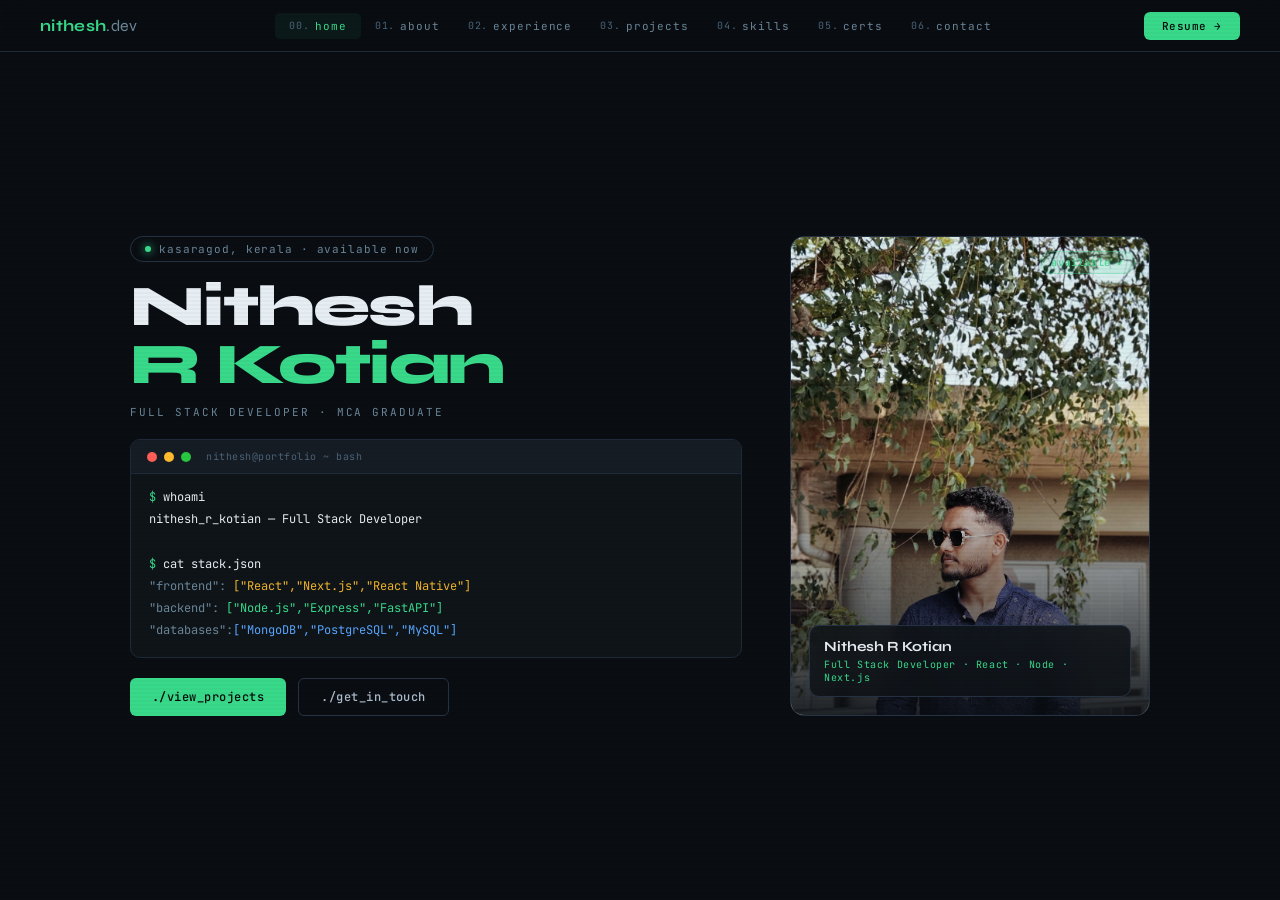
==== commit a2946e47: "Checkpoint from VS Code for cloud agent session" ====
--- a/index.html
+++ b/index.html
@@ -404,6 +404,7 @@
 
 <!-- CONTACT -->
 <div class="page" id="page-contact">
+  
   <div class="page-inner">
     <div class="page-anim">
       <div class="section-tag">$ ssh nithesh@contact</div>
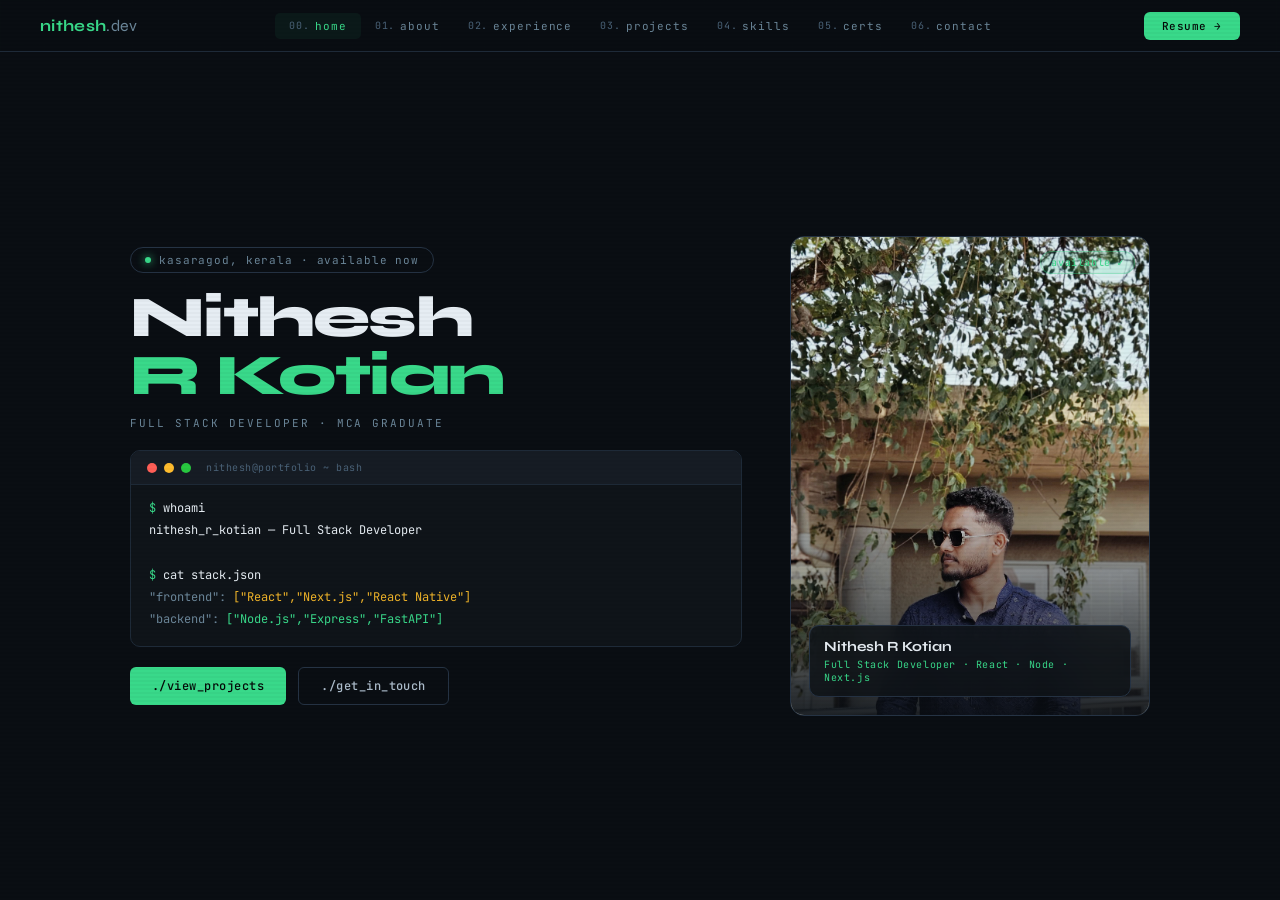
==== commit 7d05f8b8: "revert: remove empty line added by cloud agent checkpoint Co-authored-by: n-ithesh <158492942+n-ithe" ====
--- a/index.html
+++ b/index.html
@@ -404,7 +404,6 @@
 
 <!-- CONTACT -->
 <div class="page" id="page-contact">
-  
   <div class="page-inner">
     <div class="page-anim">
       <div class="section-tag">$ ssh nithesh@contact</div>
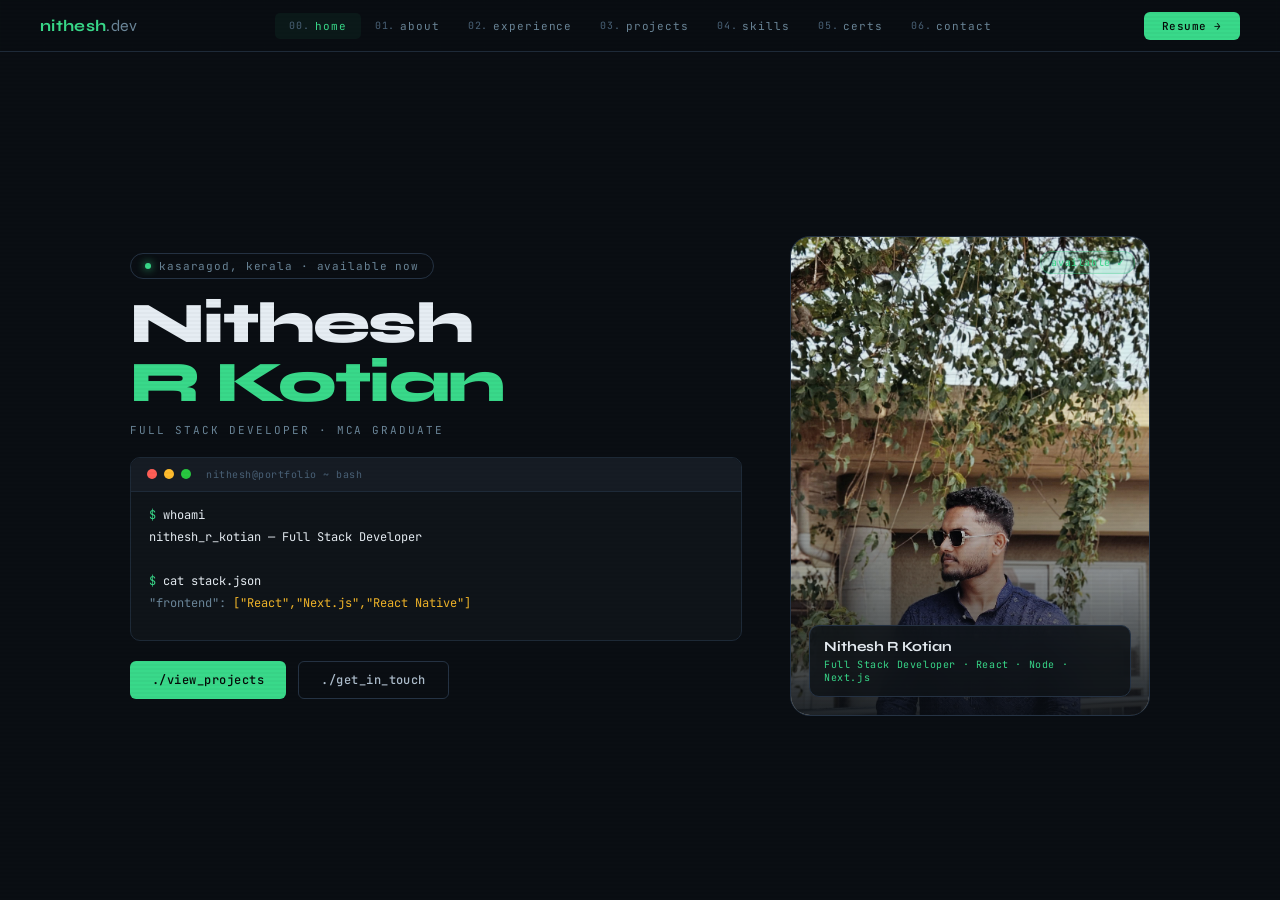
==== commit 9191b6ba: "feat: enhance SEO and social sharing with meta tags in index.html" ====
--- a/index.html
+++ b/index.html
@@ -3,7 +3,29 @@
 <head>
 <meta charset="UTF-8">
 <meta name="viewport" content="width=device-width, initial-scale=1.0">
+<meta name="description" content="Full Stack Developer | MCA Graduate | Expert in React, Next.js, Node.js, MongoDB. Building scalable web applications and modern solutions.">
+<meta name="keywords" content="Full Stack Developer, React, Next.js, Node.js, JavaScript, Web Development, Portfolio">
+<meta name="author" content="Nithesh R Kotian">
+<meta name="theme-color" content="#39d98a">
 <title>Nithesh R Kotian — Full Stack Developer</title>
+
+<!-- Open Graph Meta Tags -->
+<meta property="og:title" content="Nithesh R Kotian — Full Stack Developer">
+<meta property="og:description" content="Full Stack Developer | MCA Graduate | Expert in React, Next.js, Node.js, MongoDB. Building scalable web applications and modern solutions.">
+<meta property="og:image" content="images/myimage.jpg">
+<meta property="og:url" content="https://nithesh-portfolio.vercel.app">
+<meta property="og:type" content="website">
+
+<!-- Twitter Card Meta Tags -->
+<meta name="twitter:card" content="summary_large_image">
+<meta name="twitter:title" content="Nithesh R Kotian — Full Stack Developer">
+<meta name="twitter:description" content="Full Stack Developer | MCA Graduate | Expert in React, Next.js, Node.js, MongoDB.">
+<meta name="twitter:image" content="images/myimage.jpg">
+
+<!-- Favicon -->
+<link rel="icon" type="image/x-icon" href="images/myimage.jpg">
+<link rel="apple-touch-icon" href="images/myimage.jpg">
+
 <link href="https://fonts.googleapis.com/css2?family=JetBrains+Mono:wght@300;400;500;700&family=Syne:wght@400;500;700;800&display=swap" rel="stylesheet">
 <style>
 :root{
@@ -75,7 +97,7 @@
 
 /* PHOTO */
 .photo-card{position:relative;}
-.photo-frame{position:relative;border-radius:14px;overflow:hidden;border:1px solid var(--border2);aspect-ratio:3/4;}
+.photo-frame{position:relative;border-radius:20px;overflow:hidden;border:1px solid var(--border2);aspect-ratio:3/4;}
 .photo-frame img{width:100%;height:100%;object-fit:cover;object-position:center top;filter:contrast(1.05) saturate(0.9);}
 .photo-overlay{position:absolute;inset:0;background:linear-gradient(180deg,transparent 50%,rgba(10,14,19,.9) 100%);}
 .photo-badge{position:absolute;bottom:18px;left:18px;right:18px;background:rgba(15,20,25,.88);-webkit-backdrop-filter:blur(12px);backdrop-filter:blur(12px);border:1px solid var(--border2);border-radius:10px;padding:12px 14px;}
@@ -404,6 +426,7 @@
 
 <!-- CONTACT -->
 <div class="page" id="page-contact">
+
   <div class="page-inner">
     <div class="page-anim">
       <div class="section-tag">$ ssh nithesh@contact</div>
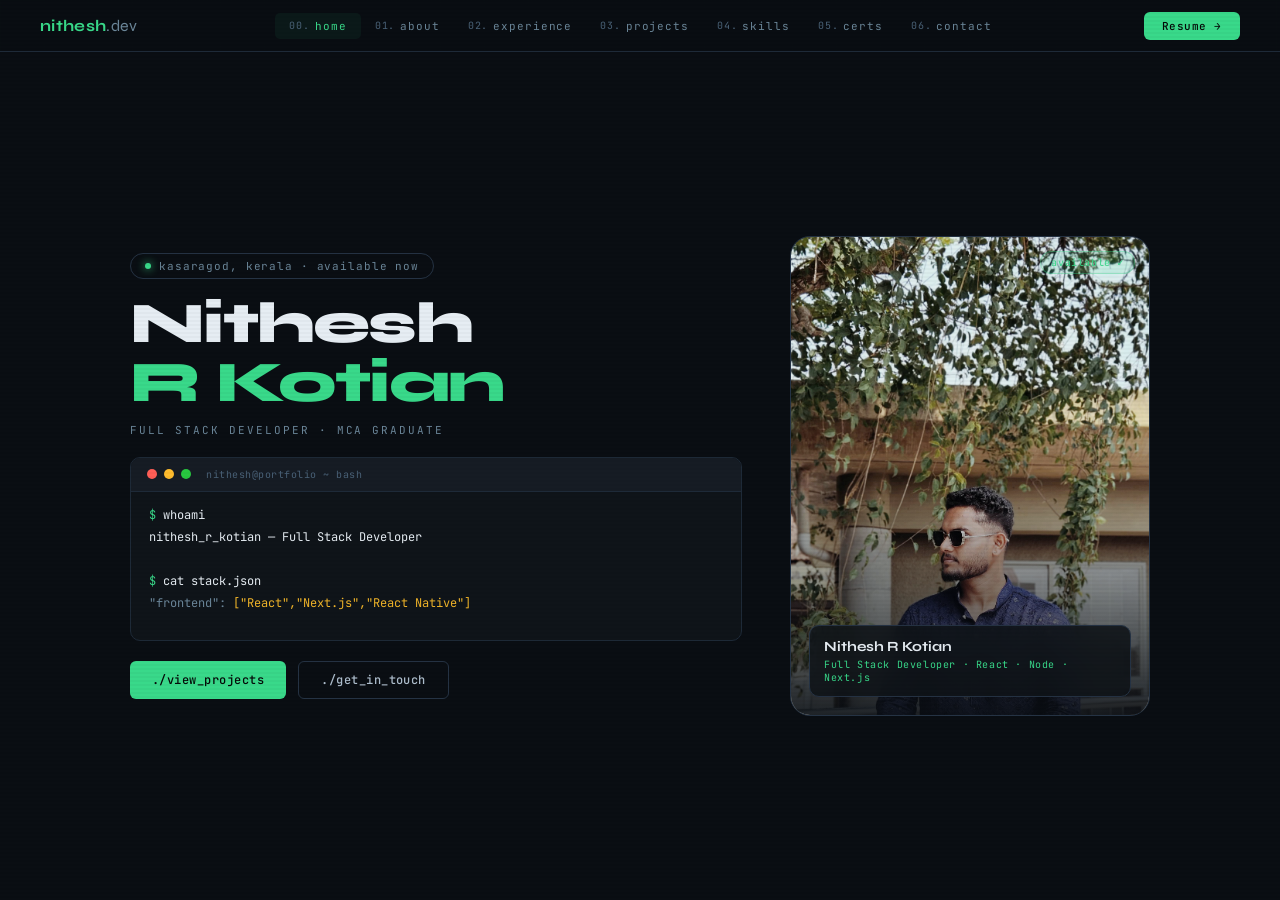
==== commit a9f96434: "Implement feature X to enhance user experience and optimize performance" ====
--- a/index.html
+++ b/index.html
@@ -1,612 +1,1940 @@
-<!DOCTYPE html>
+<!doctype html>
 <html lang="en">
-<head>
-<meta charset="UTF-8">
-<meta name="viewport" content="width=device-width, initial-scale=1.0">
-<meta name="description" content="Full Stack Developer | MCA Graduate | Expert in React, Next.js, Node.js, MongoDB. Building scalable web applications and modern solutions.">
-<meta name="keywords" content="Full Stack Developer, React, Next.js, Node.js, JavaScript, Web Development, Portfolio">
-<meta name="author" content="Nithesh R Kotian">
-<meta name="theme-color" content="#39d98a">
-<title>Nithesh R Kotian — Full Stack Developer</title>
-
-<!-- Open Graph Meta Tags -->
-<meta property="og:title" content="Nithesh R Kotian — Full Stack Developer">
-<meta property="og:description" content="Full Stack Developer | MCA Graduate | Expert in React, Next.js, Node.js, MongoDB. Building scalable web applications and modern solutions.">
-<meta property="og:image" content="images/myimage.jpg">
-<meta property="og:url" content="https://nithesh-portfolio.vercel.app">
-<meta property="og:type" content="website">
-
-<!-- Twitter Card Meta Tags -->
-<meta name="twitter:card" content="summary_large_image">
-<meta name="twitter:title" content="Nithesh R Kotian — Full Stack Developer">
-<meta name="twitter:description" content="Full Stack Developer | MCA Graduate | Expert in React, Next.js, Node.js, MongoDB.">
-<meta name="twitter:image" content="images/myimage.jpg">
-
-<!-- Favicon -->
-<link rel="icon" type="image/x-icon" href="images/myimage.jpg">
-<link rel="apple-touch-icon" href="images/myimage.jpg">
-
-<link href="https://fonts.googleapis.com/css2?family=JetBrains+Mono:wght@300;400;500;700&family=Syne:wght@400;500;700;800&display=swap" rel="stylesheet">
-<style>
-:root{
-  --bg:#0a0e13;--bg2:#0f1419;--bg3:#161c24;
-  --border:#1e2a38;--border2:#253344;
-  --green:#39d98a;--green2:#2ab572;
-  --blue:#58a6ff;--purple:#bc8cff;
-  --amber:#f0b429;--coral:#ff7a5c;
-  --muted:#4a6278;--muted2:#6b8699;
-  --text:#cdd9e5;--text2:#adbdcc;--white:#e6edf3;
-  --mono:'JetBrains Mono',monospace;
-  --display:'Syne',sans-serif;
-}
-*{margin:0;padding:0;box-sizing:border-box;}
-html,body{width:100%;height:100%;overflow:hidden;background:var(--bg);color:var(--text);font-family:var(--mono);font-size:14px;}
-body::before{content:'';position:fixed;inset:0;background:repeating-linear-gradient(0deg,transparent,transparent 2px,rgba(0,0,0,0.025) 2px,rgba(0,0,0,0.025) 4px);pointer-events:none;z-index:9999;}
-#grid-bg{position:fixed;inset:0;background-image:linear-gradient(rgba(57,217,138,0.025) 1px,transparent 1px),linear-gradient(90deg,rgba(57,217,138,0.025) 1px,transparent 1px);background-size:44px 44px;z-index:0;pointer-events:none;}
-
-/* NAV */
-nav{position:fixed;top:0;left:0;right:0;z-index:500;background:rgba(10,14,19,0.94);-webkit-backdrop-filter:blur(20px);backdrop-filter:blur(20px);border-bottom:1px solid var(--border);height:52px;display:flex;align-items:center;justify-content:space-between;padding:0 40px;}
-.nav-logo{font-family:var(--display);font-size:16px;font-weight:700;color:var(--green);letter-spacing:.02em;cursor:pointer;}
-.nav-logo span{color:var(--muted2);font-weight:400;}
-.nav-links{display:flex;gap:0;list-style:none;}
-.nav-links li a{display:flex;align-items:center;gap:5px;color:var(--muted2);text-decoration:none;font-size:11px;letter-spacing:.08em;padding:6px 14px;border-radius:5px;transition:all .2s;cursor:pointer;}
-.nav-links li a:hover,.nav-links li a.active{color:var(--green);background:rgba(57,217,138,.06);}
-.nav-num{color:var(--muted);font-size:10px;}
-.hire-btn{background:var(--green);color:#050a08;border:none;padding:7px 18px;border-radius:6px;font-family:var(--mono);font-size:11px;font-weight:500;cursor:pointer;letter-spacing:.05em;transition:all .2s;text-decoration:none;}
-.hire-btn:hover{background:var(--green2);transform:translateY(-1px);}
-
-/* HAMBURGER */
-.hamburger{display:none;flex-direction:column;gap:4px;cursor:pointer;padding:8px;border:1px solid var(--border2);border-radius:6px;background:transparent;}
-.hamburger span{display:block;width:18px;height:1.5px;background:var(--muted2);transition:all .3s;}
-.mobile-menu{display:none;position:fixed;top:52px;left:0;right:0;background:rgba(10,14,19,0.98);-webkit-backdrop-filter:blur(20px);backdrop-filter:blur(20px);border-bottom:1px solid var(--border);z-index:400;padding:12px 0;}
-.mobile-menu.open{display:block;}
-.mobile-menu a{display:block;padding:12px 24px;color:var(--muted2);font-size:12px;letter-spacing:.08em;cursor:pointer;transition:color .2s;}
-.mobile-menu a:hover,.mobile-menu a.active{color:var(--green);}
-
-/* PAGES */
-.page{position:fixed;top:52px;left:0;right:0;bottom:0;overflow-y:auto;overflow-x:hidden;transform:translateX(100%);z-index:1;pointer-events:none;background:var(--bg);}
-.page.active{transform:translateX(0);z-index:10;pointer-events:all;}
-.page-inner{min-height:100%;padding:48px 40px 80px;max-width:1100px;margin:0 auto;position:relative;z-index:2;}
-
-/* HERO */
-#page-hero{overflow:hidden;}
-#page-hero .page-inner{height:100%;display:flex;flex-direction:column;justify-content:center;padding:20px 40px;}
-.hero-wrap{display:grid;grid-template-columns:1fr 360px;gap:48px;align-items:center;}
-.hero-badge{display:inline-flex;align-items:center;gap:8px;font-size:11px;color:var(--muted2);letter-spacing:.08em;border:1px solid var(--border2);border-radius:20px;padding:5px 14px;margin-bottom:16px;}
-.badge-dot{width:6px;height:6px;border-radius:50%;background:var(--green);box-shadow:0 0 8px var(--green);animation:pulse 2s infinite;}
-@keyframes pulse{0%,100%{box-shadow:0 0 6px var(--green);}50%{box-shadow:0 0 16px var(--green),0 0 28px rgba(57,217,138,.3);}}
-.hero-name{font-family:var(--display);font-size:clamp(36px,4.5vw,62px);font-weight:800;color:var(--white);line-height:1.02;margin-bottom:10px;letter-spacing:-.03em;}
-.hero-name .accent{color:var(--green);}
-.hero-sub{font-size:11px;color:var(--muted2);letter-spacing:.18em;text-transform:uppercase;margin-bottom:20px;}
-.terminal-box{background:var(--bg2);border:1px solid var(--border);border-radius:10px;overflow:hidden;margin-bottom:20px;}
-.tbar{background:var(--bg3);border-bottom:1px solid var(--border);padding:10px 16px;display:flex;align-items:center;gap:7px;}
-.dot{width:10px;height:10px;border-radius:50%;}
-.dr{background:#ff5f57;}.dy{background:#febc2e;}.dg{background:#28c840;}
-.ttitle{margin-left:8px;font-size:10px;color:var(--muted);letter-spacing:.05em;}
-.tbody{padding:14px 18px;min-height:148px;font-size:12px;line-height:1.6;}
-.tline{margin-bottom:3px;min-height:17px;}
-.cur{display:inline-block;width:7px;height:12px;background:var(--green);vertical-align:middle;animation:blink 1s step-end infinite;margin-left:2px;}
-@keyframes blink{50%{opacity:0;}}
-.hero-ctas{display:flex;gap:12px;}
-.btn{display:inline-flex;align-items:center;gap:8px;padding:10px 22px;border-radius:6px;font-family:var(--mono);font-size:12px;font-weight:500;cursor:pointer;border:none;transition:all .2s;letter-spacing:.04em;text-decoration:none;}
-.btn-g{background:var(--green);color:#050a08;}
-.btn-g:hover{background:var(--green2);transform:translateY(-1px);}
-.btn-o{background:transparent;color:var(--text2);border:1px solid var(--border2);}
-.btn-o:hover{border-color:var(--green);color:var(--green);}
-.mobile-resume-cta{display:none;}
-
-/* PHOTO */
-.photo-card{position:relative;}
-.photo-frame{position:relative;border-radius:20px;overflow:hidden;border:1px solid var(--border2);aspect-ratio:3/4;}
-.photo-frame img{width:100%;height:100%;object-fit:cover;object-position:center top;filter:contrast(1.05) saturate(0.9);}
-.photo-overlay{position:absolute;inset:0;background:linear-gradient(180deg,transparent 50%,rgba(10,14,19,.9) 100%);}
-.photo-badge{position:absolute;bottom:18px;left:18px;right:18px;background:rgba(15,20,25,.88);-webkit-backdrop-filter:blur(12px);backdrop-filter:blur(12px);border:1px solid var(--border2);border-radius:10px;padding:12px 14px;}
-.pb-name{font-family:var(--display);font-size:14px;font-weight:700;color:var(--white);margin-bottom:3px;}
-.pb-role{font-size:10px;color:var(--green);letter-spacing:.06em;}
-.photo-tag{position:absolute;top:14px;right:14px;background:rgba(57,217,138,.12);border:1px solid rgba(57,217,138,.3);color:var(--green);font-size:10px;padding:4px 10px;border-radius:20px;letter-spacing:.06em;}
-
-/* HERO ENTRY ANIM */
-.hero-badge,.hero-name,.hero-sub,.terminal-box,.hero-ctas,.photo-card{opacity:0;transition:opacity .6s ease,transform .6s ease;}
-.hero-badge{transform:translateY(-10px);}
-.hero-name{transform:translateY(20px);transition-delay:.1s;}
-.hero-sub{transition-delay:.2s;}
-.terminal-box{transform:translateY(10px);transition-delay:.25s;}
-.hero-ctas{transition-delay:.38s;}
-.photo-card{transform:translateX(28px);transition-delay:.15s;}
-#page-hero.active .hero-badge,#page-hero.active .hero-name,#page-hero.active .hero-sub,
-#page-hero.active .terminal-box,#page-hero.active .hero-ctas,#page-hero.active .photo-card{opacity:1;transform:none;}
-
-/* SECTIONS */
-.section-tag{font-size:10px;letter-spacing:.18em;text-transform:uppercase;color:var(--green);margin-bottom:10px;display:flex;align-items:center;gap:10px;}
-.section-tag::after{content:'';display:block;height:1px;width:36px;background:var(--green);opacity:.5;}
-.section-h{font-family:var(--display);font-size:clamp(26px,3vw,42px);font-weight:700;color:var(--white);margin-bottom:36px;letter-spacing:-.02em;}
-.page-anim > *{opacity:0;transform:translateY(18px);transition:opacity .5s ease,transform .5s ease;}
-.page.active .page-anim > *:nth-child(1){opacity:1;transform:none;transition-delay:.07s;}
-.page.active .page-anim > *:nth-child(2){opacity:1;transform:none;transition-delay:.14s;}
-.page.active .page-anim > *:nth-child(3){opacity:1;transform:none;transition-delay:.21s;}
-.page.active .page-anim > *:nth-child(4){opacity:1;transform:none;transition-delay:.28s;}
-.page.active .page-anim > *:nth-child(5){opacity:1;transform:none;transition-delay:.35s;}
-.page.active .page-anim > *:nth-child(6){opacity:1;transform:none;transition-delay:.42s;}
-
-/* ABOUT */
-.about-grid{display:grid;grid-template-columns:1.1fr 1fr;gap:52px;align-items:start;}
-.about-text{color:var(--text2);line-height:1.9;font-size:13.5px;}
-.about-text p{margin-bottom:16px;}
-.about-text strong{color:var(--green);font-weight:500;}
-.stats-block{display:grid;grid-template-columns:1fr 1fr;gap:1px;background:var(--border);border:1px solid var(--border);border-radius:12px;overflow:hidden;margin-bottom:20px;}
-.stat-box{background:var(--bg2);padding:20px;text-align:center;}
-.stat-num{font-family:var(--display);font-size:32px;font-weight:800;color:var(--green);display:block;line-height:1;margin-bottom:5px;}
-.stat-lbl{font-size:10px;color:var(--muted2);letter-spacing:.1em;text-transform:uppercase;}
-.achiev-list{display:flex;flex-direction:column;gap:8px;}
-.achiev-item{display:flex;align-items:flex-start;gap:10px;background:var(--bg2);border:1px solid var(--border);border-radius:8px;padding:11px 14px;font-size:12.5px;color:var(--text2);}
-
-/* EXPERIENCE */
-.exp-list{display:flex;flex-direction:column;gap:0;}
-.exp-item{display:grid;grid-template-columns:185px 1fr;gap:28px;padding:36px 0;border-bottom:1px solid var(--border);}
-.exp-item:first-child{padding-top:0;}
-.exp-item:last-child{border-bottom:none;}
-.exp-date{font-size:11px;color:var(--green);letter-spacing:.05em;margin-bottom:6px;}
-.exp-co{font-size:12px;color:var(--muted2);line-height:1.5;}
-.exp-role{font-family:var(--display);font-size:17px;font-weight:600;color:var(--white);margin-bottom:10px;}
-.exp-desc{font-size:13px;color:var(--text2);line-height:1.85;margin-bottom:12px;}
-.tags{display:flex;flex-wrap:wrap;gap:6px;}
-.tag{font-size:10.5px;padding:3px 10px;border-radius:4px;background:var(--bg3);border:1px solid var(--border2);color:var(--muted2);letter-spacing:.04em;}
-
-/* PROJECTS */
-.proj-grid{display:grid;grid-template-columns:repeat(auto-fill,minmax(290px,1fr));gap:16px;}
-.proj-card{background:var(--bg2);border:1px solid var(--border);border-radius:10px;overflow:hidden;transition:border-color .2s,transform .2s;cursor:pointer;}
-.proj-card:hover{border-color:var(--green);transform:translateY(-3px);}
-.proj-card:hover .parrow{opacity:1;transform:translate(3px,-3px);}
-.proj-top{padding:18px 18px 12px;border-bottom:1px solid var(--border);display:flex;align-items:flex-start;justify-content:space-between;}
-.proj-ico{width:32px;height:32px;border-radius:7px;display:flex;align-items:center;justify-content:center;font-size:14px;margin-bottom:8px;border:1px solid var(--border2);background:var(--bg3);}
-.parrow{font-size:14px;color:var(--green);opacity:0;transition:all .2s;}
-.proj-type{font-size:10px;color:var(--green);letter-spacing:.1em;text-transform:uppercase;margin-bottom:5px;}
-.proj-name{font-family:var(--display);font-size:15px;font-weight:600;color:var(--white);}
-.proj-body{padding:12px 18px 16px;}
-.proj-desc{font-size:12px;color:var(--text2);line-height:1.7;margin-bottom:10px;}
-.ptags{display:flex;flex-wrap:wrap;gap:5px;}
-.ptag{font-size:10px;padding:2px 8px;border-radius:3px;background:rgba(57,217,138,.07);border:1px solid rgba(57,217,138,.18);color:var(--green2);letter-spacing:.04em;}
-
-/* SKILLS */
-.skills-wrap{display:grid;grid-template-columns:1fr 1fr;gap:40px;}
-.sg{margin-bottom:24px;}
-.sg-title{font-size:10px;letter-spacing:.15em;text-transform:uppercase;color:var(--muted);margin-bottom:12px;display:flex;align-items:center;gap:8px;}
-.sg-title::before{content:'//';color:var(--green);opacity:.7;}
-.spills{display:flex;flex-wrap:wrap;gap:7px;}
-.sp{font-size:12px;padding:6px 13px;border-radius:6px;background:var(--bg2);border:1px solid var(--border);color:var(--text2);transition:all .15s;cursor:default;}
-.sp:hover{border-color:var(--green);color:var(--green);background:rgba(57,217,138,.05);}
-.sp.hot{color:var(--blue);border-color:var(--border2);}
-
-/* CERTS */
-.certs-grid{display:grid;grid-template-columns:repeat(auto-fill,minmax(230px,1fr));gap:12px;}
-.cert-card{background:var(--bg2);border:1px solid var(--border);border-radius:8px;padding:15px 16px;transition:border-color .2s;}
-.cert-card:hover{border-color:var(--purple);}
-.cert-plat{font-size:10px;color:var(--purple);letter-spacing:.1em;text-transform:uppercase;margin-bottom:5px;}
-.cert-name{font-size:13px;color:var(--text);line-height:1.45;}
-
-/* CONTACT */
-.contact-wrap{display:grid;grid-template-columns:1fr 1fr;gap:52px;align-items:start;}
-.contact-text{font-size:13px;color:var(--text2);line-height:1.85;margin-bottom:22px;}
-.clinks{display:flex;flex-direction:column;gap:9px;}
-.clink{display:flex;align-items:center;gap:12px;color:var(--text2);text-decoration:none;font-size:13px;padding:10px 14px;border:1px solid var(--border);border-radius:6px;background:var(--bg2);transition:all .2s;}
-.clink:hover{color:var(--green);border-color:var(--green);background:rgba(57,217,138,.04);}
-.cform{display:flex;flex-direction:column;gap:13px;}
-.flabel{font-size:10px;color:var(--muted2);letter-spacing:.1em;text-transform:uppercase;margin-bottom:5px;}
-.finput,.ftextarea{background:var(--bg2);border:1px solid var(--border);border-radius:6px;padding:10px 14px;color:var(--text);font-family:var(--mono);font-size:13px;outline:none;transition:border-color .2s;width:100%;}
-.finput:focus,.ftextarea:focus{border-color:var(--green);}
-.ftextarea{min-height:96px;resize:none;}
-
-/* SCROLLBAR */
-::-webkit-scrollbar{width:4px;}
-::-webkit-scrollbar-track{background:var(--bg);}
-::-webkit-scrollbar-thumb{background:var(--border2);border-radius:2px;}
-
-/* RESPONSIVE */
-@media(max-width:960px){
-  .nav-links{display:none;}
-  .hamburger{display:flex;}
-  nav{padding:0 20px;}
-  .hire-btn{display:none;}
-}
-@media(max-width:768px){
-  /* Allow hero to scroll on mobile */
-  #page-hero{overflow-y:auto;}
-  #page-hero .page-inner{height:auto;min-height:100%;padding:20px 20px 40px;}
-  .hero-wrap{grid-template-columns:1fr;gap:0;position:relative;}
-  .hero-name{font-size:clamp(34px,9vw,48px);}
-  .photo-card{position:absolute;top:0;right:0;width:68px;height:68px;}
-  .photo-frame{border-radius:50%;aspect-ratio:1/1;width:68px;height:68px;border:2px solid var(--green);}
-  .photo-overlay,.photo-badge,.photo-tag{display:none;}
-  .hero-left{padding-right:80px;}
-  .hero-badge{font-size:10px;padding:4px 10px;margin-bottom:12px;}
-  .hero-sub{font-size:10px;margin-bottom:12px;}
-  .tbody{min-height:auto;font-size:11px;padding:10px 14px;}
-  .tline{margin-bottom:2px;min-height:16px;}
-  .terminal-box{margin-bottom:14px;}
-  .page-inner{padding:28px 20px 60px;}
-  .section-h{font-size:26px;}
-  .about-grid,.skills-wrap,.contact-wrap{grid-template-columns:1fr;}
-  .exp-item{grid-template-columns:1fr;gap:4px;}
-  .proj-grid{grid-template-columns:1fr;}
-  .certs-grid{grid-template-columns:1fr 1fr;}
-  .hero-ctas .btn:first-child{display:none;}
-  .mobile-resume-cta{display:inline-flex;}
-}
-@media(max-width:480px){
-  .hero-name{font-size:clamp(34px,12vw,48px);}
-  .hero-left{padding-right:84px;}
-  .hero-ctas{flex-direction:column;}
-  .btn{width:100%;justify-content:center;}
-  .certs-grid{grid-template-columns:1fr;}
-}
-</style>
-</head>
-<body>
-<div id="grid-bg"></div>
-
-<nav>
-  <div class="nav-logo" id="logo">nithesh<span>.dev</span></div>
-  <ul class="nav-links" id="navLinks">
-    <li><a id="nav-hero" class="active"><span class="nav-num">00.</span> home</a></li>
-    <li><a id="nav-about"><span class="nav-num">01.</span> about</a></li>
-    <li><a id="nav-exp"><span class="nav-num">02.</span> experience</a></li>
-    <li><a id="nav-proj"><span class="nav-num">03.</span> projects</a></li>
-    <li><a id="nav-skills"><span class="nav-num">04.</span> skills</a></li>
-    <li><a id="nav-certs"><span class="nav-num">05.</span> certs</a></li>
-    <li><a id="nav-contact"><span class="nav-num">06.</span> contact</a></li>
-  </ul>
-  <div class="hamburger" id="hamburger"><span></span><span></span><span></span></div>
-  <a href="images/Nithesh_Kotian_Resume.pdf" download class="hire-btn " id="hireBtn">Resume →</a>
-</nav>
-
-<div class="mobile-menu" id="mobileMenu">
-  <a id="mob-hero" class="active">00. home</a>
-  <a id="mob-about">01. about</a>
-  <a id="mob-exp">02. experience</a>
-  <a id="mob-proj">03. projects</a>
-  <a id="mob-skills">04. skills</a>
-  <a id="mob-certs">05. certs</a>
-  <a id="mob-contact">06. contact</a>
-</div>
-
-<!-- HERO -->
-<div class="page active" id="page-hero">
-  <div class="page-inner">
-    <div class="hero-wrap">
-      <div class="hero-left">
-        <div class="hero-badge"><span class="badge-dot"></span>kasaragod, kerala · available now</div>
-        <h1 class="hero-name">Nithesh<br><span class="accent">R Kotian</span></h1>
-        <p class="hero-sub">Full Stack Developer · MCA Graduate</p>
-        <div class="terminal-box">
-          <div class="tbar"><div class="dot dr"></div><div class="dot dy"></div><div class="dot dg"></div><span class="ttitle">nithesh@portfolio ~ bash</span></div>
-          <div class="tbody" id="termOut"></div>
-        </div>
-        <div class="hero-ctas">
-          <button class="btn btn-g" data-page="proj">./view_projects</button>
-          <a href="images/Nithesh_Kotian_Resume.pdf" download class="btn btn-g mobile-resume-cta">./_resume</a>
-          <button class="btn btn-o" data-page="contact">./get_in_touch</button>
-        </div>
+  <head>
+    <meta charset="UTF-8" />
+    <meta name="viewport" content="width=device-width, initial-scale=1.0" />
+    <meta
+      name="description"
+      content="Full Stack Developer | MCA Graduate | Expert in React, Next.js, Node.js, MongoDB. Building scalable web applications and modern solutions."
+    />
+    <meta
+      name="keywords"
+      content="Full Stack Developer, React, Next.js, Node.js, JavaScript, Web Development, Portfolio"
+    />
+    <meta name="author" content="Nithesh R Kotian" />
+    <meta name="theme-color" content="#39d98a" />
+    <title>Nithesh R Kotian — Full Stack Developer</title>
+
+    <!-- Open Graph Meta Tags -->
+    <meta
+      property="og:title"
+      content="Nithesh R Kotian — Full Stack Developer"
+    />
+    <meta
+      property="og:description"
+      content="Full Stack Developer | MCA Graduate | Expert in React, Next.js, Node.js, MongoDB. Building scalable web applications and modern solutions."
+    />
+    <meta property="og:image" content="images/myimage.jpg" />
+    <meta property="og:url" content="https://nithesh-portfolio.vercel.app" />
+    <meta property="og:type" content="website" />
+
+    <!-- Twitter Card Meta Tags -->
+    <meta name="twitter:card" content="summary_large_image" />
+    <meta
+      name="twitter:title"
+      content="Nithesh R Kotian — Full Stack Developer"
+    />
+    <meta
+      name="twitter:description"
+      content="Full Stack Developer | MCA Graduate | Expert in React, Next.js, Node.js, MongoDB."
+    />
+    <meta name="twitter:image" content="images/myimage.jpg" />
+
+    <!-- Favicon -->
+    <link rel="icon" type="image/x-icon" href="images/myimage.jpg" />
+    <link rel="apple-touch-icon" href="images/myimage.jpg" />
+
+    <link
+      href="https://fonts.googleapis.com/css2?family=JetBrains+Mono:wght@300;400;500;700&family=Syne:wght@400;500;700;800&display=swap"
+      rel="stylesheet"
+    />
+    <style>
+      :root {
+        --bg: #0a0e13;
+        --bg2: #0f1419;
+        --bg3: #161c24;
+        --border: #1e2a38;
+        --border2: #253344;
+        --green: #39d98a;
+        --green2: #2ab572;
+        --blue: #58a6ff;
+        --purple: #bc8cff;
+        --amber: #f0b429;
+        --coral: #ff7a5c;
+        --muted: #4a6278;
+        --muted2: #6b8699;
+        --text: #cdd9e5;
+        --text2: #adbdcc;
+        --white: #e6edf3;
+        --mono: "JetBrains Mono", monospace;
+        --display: "Syne", sans-serif;
+      }
+      * {
+        margin: 0;
+        padding: 0;
+        box-sizing: border-box;
+      }
+      html,
+      body {
+        width: 100%;
+        height: 100%;
+        overflow: hidden;
+        background: var(--bg);
+        color: var(--text);
+        font-family: var(--mono);
+        font-size: 14px;
+      }
+      body::before {
+        content: "";
+        position: fixed;
+        inset: 0;
+        background: repeating-linear-gradient(
+          0deg,
+          transparent,
+          transparent 2px,
+          rgba(0, 0, 0, 0.025) 2px,
+          rgba(0, 0, 0, 0.025) 4px
+        );
+        pointer-events: none;
+        z-index: 9999;
+      }
+      #grid-bg {
+        position: fixed;
+        inset: 0;
+        background-image:
+          linear-gradient(rgba(57, 217, 138, 0.025) 1px, transparent 1px),
+          linear-gradient(90deg, rgba(57, 217, 138, 0.025) 1px, transparent 1px);
+        background-size: 44px 44px;
+        z-index: 0;
+        pointer-events: none;
+      }
+
+      /* NAV */
+      nav {
+        position: fixed;
+        top: 0;
+        left: 0;
+        right: 0;
+        z-index: 500;
+        background: rgba(10, 14, 19, 0.94);
+        -webkit-backdrop-filter: blur(20px);
+        backdrop-filter: blur(20px);
+        border-bottom: 1px solid var(--border);
+        height: 52px;
+        display: flex;
+        align-items: center;
+        justify-content: space-between;
+        padding: 0 40px;
+      }
+      .nav-logo {
+        font-family: var(--display);
+        font-size: 16px;
+        font-weight: 700;
+        color: var(--green);
+        letter-spacing: 0.02em;
+        cursor: pointer;
+      }
+      .nav-logo span {
+        color: var(--muted2);
+        font-weight: 400;
+      }
+      .nav-links {
+        display: flex;
+        gap: 0;
+        list-style: none;
+      }
+      .nav-links li a {
+        display: flex;
+        align-items: center;
+        gap: 5px;
+        color: var(--muted2);
+        text-decoration: none;
+        font-size: 11px;
+        letter-spacing: 0.08em;
+        padding: 6px 14px;
+        border-radius: 5px;
+        transition: all 0.2s;
+        cursor: pointer;
+      }
+      .nav-links li a:hover,
+      .nav-links li a.active {
+        color: var(--green);
+        background: rgba(57, 217, 138, 0.06);
+      }
+      .nav-num {
+        color: var(--muted);
+        font-size: 10px;
+      }
+      .hire-btn {
+        background: var(--green);
+        color: #050a08;
+        border: none;
+        padding: 7px 18px;
+        border-radius: 6px;
+        font-family: var(--mono);
+        font-size: 11px;
+        font-weight: 500;
+        cursor: pointer;
+        letter-spacing: 0.05em;
+        transition: all 0.2s;
+        text-decoration: none;
+      }
+      .hire-btn:hover {
+        background: var(--green2);
+        transform: translateY(-1px);
+      }
+
+      /* HAMBURGER */
+      .hamburger {
+        display: none;
+        flex-direction: column;
+        gap: 4px;
+        cursor: pointer;
+        padding: 8px;
+        border: 1px solid var(--border2);
+        border-radius: 6px;
+        background: transparent;
+      }
+      .hamburger span {
+        display: block;
+        width: 18px;
+        height: 1.5px;
+        background: var(--muted2);
+        transition: all 0.3s;
+      }
+      .mobile-menu {
+        display: none;
+        position: fixed;
+        top: 52px;
+        left: 0;
+        right: 0;
+        background: rgba(10, 14, 19, 0.98);
+        -webkit-backdrop-filter: blur(20px);
+        backdrop-filter: blur(20px);
+        border-bottom: 1px solid var(--border);
+        z-index: 400;
+        padding: 12px 0;
+      }
+      .mobile-menu.open {
+        display: block;
+      }
+      .mobile-menu a {
+        display: block;
+        padding: 12px 24px;
+        color: var(--muted2);
+        font-size: 12px;
+        letter-spacing: 0.08em;
+        cursor: pointer;
+        transition: color 0.2s;
+      }
+      .mobile-menu a:hover,
+      .mobile-menu a.active {
+        color: var(--green);
+      }
+
+      /* PAGES */
+      .page {
+        position: fixed;
+        top: 52px;
+        left: 0;
+        right: 0;
+        bottom: 0;
+        overflow-y: auto;
+        overflow-x: hidden;
+        transform: translateX(100%);
+        z-index: 1;
+        pointer-events: none;
+        background: var(--bg);
+      }
+      .page.active {
+        transform: translateX(0);
+        z-index: 10;
+        pointer-events: all;
+      }
+      .page-inner {
+        min-height: 100%;
+        padding: 48px 40px 80px;
+        max-width: 1100px;
+        margin: 0 auto;
+        position: relative;
+        z-index: 2;
+      }
+
+      /* HERO */
+      #page-hero {
+        overflow: hidden;
+      }
+      #page-hero .page-inner {
+        height: 100%;
+        display: flex;
+        flex-direction: column;
+        justify-content: center;
+        padding: 20px 40px;
+      }
+      .hero-wrap {
+        display: grid;
+        grid-template-columns: 1fr 360px;
+        gap: 48px;
+        align-items: center;
+      }
+      .hero-badge {
+        display: inline-flex;
+        align-items: center;
+        gap: 8px;
+        font-size: 11px;
+        color: var(--muted2);
+        letter-spacing: 0.08em;
+        border: 1px solid var(--border2);
+        border-radius: 20px;
+        padding: 5px 14px;
+        margin-bottom: 16px;
+      }
+      .badge-dot {
+        width: 6px;
+        height: 6px;
+        border-radius: 50%;
+        background: var(--green);
+        box-shadow: 0 0 8px var(--green);
+        animation: pulse 2s infinite;
+      }
+      @keyframes pulse {
+        0%,
+        100% {
+          box-shadow: 0 0 6px var(--green);
+        }
+        50% {
+          box-shadow:
+            0 0 16px var(--green),
+            0 0 28px rgba(57, 217, 138, 0.3);
+        }
+      }
+      .hero-name {
+        font-family: var(--display);
+        font-size: clamp(36px, 4.5vw, 62px);
+        font-weight: 800;
+        color: var(--white);
+        line-height: 1.02;
+        margin-bottom: 10px;
+        letter-spacing: -0.03em;
+      }
+      .hero-name .accent {
+        color: var(--green);
+      }
+      .hero-sub {
+        font-size: 11px;
+        color: var(--muted2);
+        letter-spacing: 0.18em;
+        text-transform: uppercase;
+        margin-bottom: 20px;
+      }
+      .terminal-box {
+        background: var(--bg2);
+        border: 1px solid var(--border);
+        border-radius: 10px;
+        overflow: hidden;
+        margin-bottom: 20px;
+      }
+      .tbar {
+        background: var(--bg3);
+        border-bottom: 1px solid var(--border);
+        padding: 10px 16px;
+        display: flex;
+        align-items: center;
+        gap: 7px;
+      }
+      .dot {
+        width: 10px;
+        height: 10px;
+        border-radius: 50%;
+      }
+      .dr {
+        background: #ff5f57;
+      }
+      .dy {
+        background: #febc2e;
+      }
+      .dg {
+        background: #28c840;
+      }
+      .ttitle {
+        margin-left: 8px;
+        font-size: 10px;
+        color: var(--muted);
+        letter-spacing: 0.05em;
+      }
+      .tbody {
+        padding: 14px 18px;
+        min-height: 148px;
+        font-size: 12px;
+        line-height: 1.6;
+      }
+      .tline {
+        margin-bottom: 3px;
+        min-height: 17px;
+      }
+      .cur {
+        display: inline-block;
+        width: 7px;
+        height: 12px;
+        background: var(--green);
+        vertical-align: middle;
+        animation: blink 1s step-end infinite;
+        margin-left: 2px;
+      }
+      @keyframes blink {
+        50% {
+          opacity: 0;
+        }
+      }
+      .hero-ctas {
+        display: flex;
+        gap: 12px;
+      }
+      .btn {
+        display: inline-flex;
+        align-items: center;
+        gap: 8px;
+        padding: 10px 22px;
+        border-radius: 6px;
+        font-family: var(--mono);
+        font-size: 12px;
+        font-weight: 500;
+        cursor: pointer;
+        border: none;
+        transition: all 0.2s;
+        letter-spacing: 0.04em;
+        text-decoration: none;
+      }
+      .btn-g {
+        background: var(--green);
+        color: #050a08;
+      }
+      .btn-g:hover {
+        background: var(--green2);
+        transform: translateY(-1px);
+      }
+      .btn-o {
+        background: transparent;
+        color: var(--text2);
+        border: 1px solid var(--border2);
+      }
+      .btn-o:hover {
+        border-color: var(--green);
+        color: var(--green);
+      }
+      .mobile-resume-cta {
+        display: none;
+      }
+
+      /* PHOTO */
+      .photo-card {
+        position: relative;
+      }
+      .photo-frame {
+        position: relative;
+        border-radius: 20px;
+        overflow: hidden;
+        border: 1px solid var(--border2);
+        aspect-ratio: 3/4;
+      }
+      .photo-frame img {
+        width: 100%;
+        height: 100%;
+        object-fit: cover;
+        object-position: center top;
+        filter: contrast(1.05) saturate(0.9);
+      }
+      .photo-overlay {
+        position: absolute;
+        inset: 0;
+        background: linear-gradient(
+          180deg,
+          transparent 50%,
+          rgba(10, 14, 19, 0.9) 100%
+        );
+      }
+      .photo-badge {
+        position: absolute;
+        bottom: 18px;
+        left: 18px;
+        right: 18px;
+        background: rgba(15, 20, 25, 0.88);
+        -webkit-backdrop-filter: blur(12px);
+        backdrop-filter: blur(12px);
+        border: 1px solid var(--border2);
+        border-radius: 10px;
+        padding: 12px 14px;
+      }
+      .pb-name {
+        font-family: var(--display);
+        font-size: 14px;
+        font-weight: 700;
+        color: var(--white);
+        margin-bottom: 3px;
+      }
+      .pb-role {
+        font-size: 10px;
+        color: var(--green);
+        letter-spacing: 0.06em;
+      }
+      .photo-tag {
+        position: absolute;
+        top: 14px;
+        right: 14px;
+        background: rgba(57, 217, 138, 0.12);
+        border: 1px solid rgba(57, 217, 138, 0.3);
+        color: var(--green);
+        font-size: 10px;
+        padding: 4px 10px;
+        border-radius: 20px;
+        letter-spacing: 0.06em;
+      }
+
+      /* HERO ENTRY ANIM */
+      .hero-badge,
+      .hero-name,
+      .hero-sub,
+      .terminal-box,
+      .hero-ctas,
+      .photo-card {
+        opacity: 0;
+        transition:
+          opacity 0.6s ease,
+          transform 0.6s ease;
+      }
+      .hero-badge {
+        transform: translateY(-10px);
+      }
+      .hero-name {
+        transform: translateY(20px);
+        transition-delay: 0.1s;
+      }
+      .hero-sub {
+        transition-delay: 0.2s;
+      }
+      .terminal-box {
+        transform: translateY(10px);
+        transition-delay: 0.25s;
+      }
+      .hero-ctas {
+        transition-delay: 0.38s;
+      }
+      .photo-card {
+        transform: translateX(28px);
+        transition-delay: 0.15s;
+      }
+      #page-hero.active .hero-badge,
+      #page-hero.active .hero-name,
+      #page-hero.active .hero-sub,
+      #page-hero.active .terminal-box,
+      #page-hero.active .hero-ctas,
+      #page-hero.active .photo-card {
+        opacity: 1;
+        transform: none;
+      }
+
+      /* SECTIONS */
+      .section-tag {
+        font-size: 10px;
+        letter-spacing: 0.18em;
+        text-transform: uppercase;
+        color: var(--green);
+        margin-bottom: 10px;
+        display: flex;
+        align-items: center;
+        gap: 10px;
+      }
+      .section-tag::after {
+        content: "";
+        display: block;
+        height: 1px;
+        width: 36px;
+        background: var(--green);
+        opacity: 0.5;
+      }
+      .section-h {
+        font-family: var(--display);
+        font-size: clamp(26px, 3vw, 42px);
+        font-weight: 700;
+        color: var(--white);
+        margin-bottom: 36px;
+        letter-spacing: -0.02em;
+      }
+      .page-anim > * {
+        opacity: 0;
+        transform: translateY(18px);
+        transition:
+          opacity 0.5s ease,
+          transform 0.5s ease;
+      }
+      .page.active .page-anim > *:nth-child(1) {
+        opacity: 1;
+        transform: none;
+        transition-delay: 0.07s;
+      }
+      .page.active .page-anim > *:nth-child(2) {
+        opacity: 1;
+        transform: none;
+        transition-delay: 0.14s;
+      }
+      .page.active .page-anim > *:nth-child(3) {
+        opacity: 1;
+        transform: none;
+        transition-delay: 0.21s;
+      }
+      .page.active .page-anim > *:nth-child(4) {
+        opacity: 1;
+        transform: none;
+        transition-delay: 0.28s;
+      }
+      .page.active .page-anim > *:nth-child(5) {
+        opacity: 1;
+        transform: none;
+        transition-delay: 0.35s;
+      }
+      .page.active .page-anim > *:nth-child(6) {
+        opacity: 1;
+        transform: none;
+        transition-delay: 0.42s;
+      }
+
+      /* ABOUT */
+      .about-grid {
+        display: grid;
+        grid-template-columns: 1.1fr 1fr;
+        gap: 52px;
+        align-items: start;
+      }
+      .about-text {
+        color: var(--text2);
+        line-height: 1.9;
+        font-size: 13.5px;
+      }
+      .about-text p {
+        margin-bottom: 16px;
+      }
+      .about-text strong {
+        color: var(--green);
+        font-weight: 500;
+      }
+      .stats-block {
+        display: grid;
+        grid-template-columns: 1fr 1fr;
+        gap: 1px;
+        background: var(--border);
+        border: 1px solid var(--border);
+        border-radius: 12px;
+        overflow: hidden;
+        margin-bottom: 20px;
+      }
+      .stat-box {
+        background: var(--bg2);
+        padding: 20px;
+        text-align: center;
+      }
+      .stat-num {
+        font-family: var(--display);
+        font-size: 32px;
+        font-weight: 800;
+        color: var(--green);
+        display: block;
+        line-height: 1;
+        margin-bottom: 5px;
+      }
+      .stat-lbl {
+        font-size: 10px;
+        color: var(--muted2);
+        letter-spacing: 0.1em;
+        text-transform: uppercase;
+      }
+      .achiev-list {
+        display: flex;
+        flex-direction: column;
+        gap: 8px;
+      }
+      .achiev-item {
+        display: flex;
+        align-items: flex-start;
+        gap: 10px;
+        background: var(--bg2);
+        border: 1px solid var(--border);
+        border-radius: 8px;
+        padding: 11px 14px;
+        font-size: 12.5px;
+        color: var(--text2);
+      }
+
+      /* EXPERIENCE */
+      .exp-list {
+        display: flex;
+        flex-direction: column;
+        gap: 0;
+      }
+      .exp-item {
+        display: grid;
+        grid-template-columns: 185px 1fr;
+        gap: 28px;
+        padding: 36px 0;
+        border-bottom: 1px solid var(--border);
+      }
+      .exp-item:first-child {
+        padding-top: 0;
+      }
+      .exp-item:last-child {
+        border-bottom: none;
+      }
+      .exp-date {
+        font-size: 11px;
+        color: var(--green);
+        letter-spacing: 0.05em;
+        margin-bottom: 6px;
+      }
+      .exp-co {
+        font-size: 12px;
+        color: var(--muted2);
+        line-height: 1.5;
+      }
+      .exp-role {
+        font-family: var(--display);
+        font-size: 17px;
+        font-weight: 600;
+        color: var(--white);
+        margin-bottom: 10px;
+      }
+      .exp-desc {
+        font-size: 13px;
+        color: var(--text2);
+        line-height: 1.85;
+        margin-bottom: 12px;
+      }
+      .tags {
+        display: flex;
+        flex-wrap: wrap;
+        gap: 6px;
+      }
+      .tag {
+        font-size: 10.5px;
+        padding: 3px 10px;
+        border-radius: 4px;
+        background: var(--bg3);
+        border: 1px solid var(--border2);
+        color: var(--muted2);
+        letter-spacing: 0.04em;
+      }
+
+      /* PROJECTS */
+      .proj-grid {
+        display: grid;
+        grid-template-columns: repeat(auto-fill, minmax(290px, 1fr));
+        gap: 16px;
+      }
+      .proj-card {
+        background: var(--bg2);
+        border: 1px solid var(--border);
+        border-radius: 10px;
+        overflow: hidden;
+        transition:
+          border-color 0.2s,
+          transform 0.2s;
+        cursor: pointer;
+      }
+      .proj-card:hover {
+        border-color: var(--green);
+        transform: translateY(-3px);
+      }
+      .proj-card:hover .parrow {
+        opacity: 1;
+        transform: translate(3px, -3px);
+      }
+      .proj-top {
+        padding: 18px 18px 12px;
+        border-bottom: 1px solid var(--border);
+        display: flex;
+        align-items: flex-start;
+        justify-content: space-between;
+      }
+      .proj-ico {
+        width: 32px;
+        height: 32px;
+        border-radius: 7px;
+        display: flex;
+        align-items: center;
+        justify-content: center;
+        font-size: 14px;
+        margin-bottom: 8px;
+        border: 1px solid var(--border2);
+        background: var(--bg3);
+      }
+      .parrow {
+        font-size: 14px;
+        color: var(--green);
+        opacity: 0;
+        transition: all 0.2s;
+      }
+      .proj-type {
+        font-size: 10px;
+        color: var(--green);
+        letter-spacing: 0.1em;
+        text-transform: uppercase;
+        margin-bottom: 5px;
+      }
+      .proj-name {
+        font-family: var(--display);
+        font-size: 15px;
+        font-weight: 600;
+        color: var(--white);
+      }
+      .proj-body {
+        padding: 12px 18px 16px;
+      }
+      .proj-desc {
+        font-size: 12px;
+        color: var(--text2);
+        line-height: 1.7;
+        margin-bottom: 10px;
+      }
+      .ptags {
+        display: flex;
+        flex-wrap: wrap;
+        gap: 5px;
+      }
+      .ptag {
+        font-size: 10px;
+        padding: 2px 8px;
+        border-radius: 3px;
+        background: rgba(57, 217, 138, 0.07);
+        border: 1px solid rgba(57, 217, 138, 0.18);
+        color: var(--green2);
+        letter-spacing: 0.04em;
+      }
+
+      /* SKILLS */
+      .skills-wrap {
+        display: grid;
+        grid-template-columns: 1fr 1fr;
+        gap: 40px;
+      }
+      .sg {
+        margin-bottom: 24px;
+      }
+      .sg-title {
+        font-size: 10px;
+        letter-spacing: 0.15em;
+        text-transform: uppercase;
+        color: var(--muted);
+        margin-bottom: 12px;
+        display: flex;
+        align-items: center;
+        gap: 8px;
+      }
+      .sg-title::before {
+        content: "//";
+        color: var(--green);
+        opacity: 0.7;
+      }
+      .spills {
+        display: flex;
+        flex-wrap: wrap;
+        gap: 7px;
+      }
+      .sp {
+        font-size: 12px;
+        padding: 6px 13px;
+        border-radius: 6px;
+        background: var(--bg2);
+        border: 1px solid var(--border);
+        color: var(--text2);
+        transition: all 0.15s;
+        cursor: default;
+      }
+      .sp:hover {
+        border-color: var(--green);
+        color: var(--green);
+        background: rgba(57, 217, 138, 0.05);
+      }
+      .sp.hot {
+        color: var(--blue);
+        border-color: var(--border2);
+      }
+
+      /* CERTS */
+      .certs-grid {
+        display: grid;
+        grid-template-columns: repeat(auto-fill, minmax(230px, 1fr));
+        gap: 12px;
+      }
+      .cert-card {
+        background: var(--bg2);
+        border: 1px solid var(--border);
+        border-radius: 8px;
+        padding: 15px 16px;
+        transition: border-color 0.2s;
+      }
+      .cert-card:hover {
+        border-color: var(--purple);
+      }
+      .cert-plat {
+        font-size: 10px;
+        color: var(--purple);
+        letter-spacing: 0.1em;
+        text-transform: uppercase;
+        margin-bottom: 5px;
+      }
+      .cert-name {
+        font-size: 13px;
+        color: var(--text);
+        line-height: 1.45;
+      }
+
+      /* CONTACT */
+      .contact-wrap {
+        display: grid;
+        grid-template-columns: 1fr 1fr;
+        gap: 52px;
+        align-items: start;
+      }
+      .contact-text {
+        font-size: 13px;
+        color: var(--text2);
+        line-height: 1.85;
+        margin-bottom: 22px;
+      }
+      .clinks {
+        display: flex;
+        flex-direction: column;
+        gap: 9px;
+      }
+      .clink {
+        display: flex;
+        align-items: center;
+        gap: 12px;
+        color: var(--text2);
+        text-decoration: none;
+        font-size: 13px;
+        padding: 10px 14px;
+        border: 1px solid var(--border);
+        border-radius: 6px;
+        background: var(--bg2);
+        transition: all 0.2s;
+      }
+      .clink:hover {
+        color: var(--green);
+        border-color: var(--green);
+        background: rgba(57, 217, 138, 0.04);
+      }
+      .cform {
+        display: flex;
+        flex-direction: column;
+        gap: 13px;
+      }
+      .flabel {
+        font-size: 10px;
+        color: var(--muted2);
+        letter-spacing: 0.1em;
+        text-transform: uppercase;
+        margin-bottom: 5px;
+      }
+      .finput,
+      .ftextarea {
+        background: var(--bg2);
+        border: 1px solid var(--border);
+        border-radius: 6px;
+        padding: 10px 14px;
+        color: var(--text);
+        font-family: var(--mono);
+        font-size: 13px;
+        outline: none;
+        transition: border-color 0.2s;
+        width: 100%;
+      }
+      .finput:focus,
+      .ftextarea:focus {
+        border-color: var(--green);
+      }
+      .ftextarea {
+        min-height: 96px;
+        resize: none;
+      }
+
+      /* SCROLLBAR */
+      ::-webkit-scrollbar {
+        width: 4px;
+      }
+      ::-webkit-scrollbar-track {
+        background: var(--bg);
+      }
+      ::-webkit-scrollbar-thumb {
+        background: var(--border2);
+        border-radius: 2px;
+      }
+
+      /* RESPONSIVE */
+      @media (max-width: 960px) {
+        .nav-links {
+          display: none;
+        }
+        .hamburger {
+          display: flex;
+        }
+        nav {
+          padding: 0 20px;
+        }
+        .hire-btn {
+          display: none;
+        }
+      }
+      @media (max-width: 768px) {
+        /* Allow hero to scroll on mobile */
+        #page-hero {
+          overflow-y: auto;
+        }
+        #page-hero .page-inner {
+          height: auto;
+          min-height: 100%;
+          padding: 20px 20px 40px;
+        }
+        .hero-wrap {
+          grid-template-columns: 1fr;
+          gap: 0;
+          position: relative;
+        }
+        .hero-name {
+          font-size: clamp(34px, 9vw, 48px);
+        }
+        .photo-card {
+          position: absolute;
+          top: 0;
+          right: 0;
+          width: 68px;
+          height: 68px;
+        }
+        .photo-frame {
+          border-radius: 50%;
+          aspect-ratio: 1/1;
+          width: 68px;
+          height: 68px;
+          border: 2px solid var(--green);
+        }
+        .photo-overlay,
+        .photo-badge,
+        .photo-tag {
+          display: none;
+        }
+        .hero-left {
+          padding-right: 80px;
+        }
+        .hero-badge {
+          font-size: 10px;
+          padding: 4px 10px;
+          margin-bottom: 12px;
+        }
+        .hero-sub {
+          font-size: 10px;
+          margin-bottom: 12px;
+        }
+        .tbody {
+          min-height: auto;
+          font-size: 11px;
+          padding: 10px 14px;
+        }
+        .tline {
+          margin-bottom: 2px;
+          min-height: 16px;
+        }
+        .terminal-box {
+          margin-bottom: 14px;
+        }
+        .page-inner {
+          padding: 28px 20px 60px;
+        }
+        .section-h {
+          font-size: 26px;
+        }
+        .about-grid,
+        .skills-wrap,
+        .contact-wrap {
+          grid-template-columns: 1fr;
+        }
+        .exp-item {
+          grid-template-columns: 1fr;
+          gap: 4px;
+        }
+        .proj-grid {
+          grid-template-columns: 1fr;
+        }
+        .certs-grid {
+          grid-template-columns: 1fr 1fr;
+        }
+        .hero-ctas .btn:first-child {
+          display: none;
+        }
+        .mobile-resume-cta {
+          display: inline-flex;
+        }
+      }
+      @media (max-width: 480px) {
+        .hero-name {
+          font-size: clamp(34px, 12vw, 48px);
+        }
+        .hero-left {
+          padding-right: 84px;
+        }
+        .hero-ctas {
+          flex-direction: column;
+        }
+        .btn {
+          width: 100%;
+          justify-content: center;
+        }
+        .certs-grid {
+          grid-template-columns: 1fr;
+        }
+      }
+    </style>
+  </head>
+  <body>
+    <div id="grid-bg"></div>
+
+    <nav>
+      <div class="nav-logo" id="logo">nithesh<span>.dev</span></div>
+      <ul class="nav-links" id="navLinks">
+        <li>
+          <a id="nav-hero" class="active"
+            ><span class="nav-num">00.</span> home</a
+          >
+        </li>
+        <li>
+          <a id="nav-about"><span class="nav-num">01.</span> about</a>
+        </li>
+        <li>
+          <a id="nav-exp"><span class="nav-num">02.</span> experience</a>
+        </li>
+        <li>
+          <a id="nav-proj"><span class="nav-num">03.</span> projects</a>
+        </li>
+        <li>
+          <a id="nav-skills"><span class="nav-num">04.</span> skills</a>
+        </li>
+        <li>
+          <a id="nav-certs"><span class="nav-num">05.</span> certs</a>
+        </li>
+        <li>
+          <a id="nav-contact"><span class="nav-num">06.</span> contact</a>
+        </li>
+      </ul>
+      <div class="hamburger" id="hamburger">
+        <span></span><span></span><span></span>
       </div>
-      <div class="photo-card">
-        <div class="photo-frame">
-          <img src="images/myimage.jpg" alt="Nithesh R Kotian">
-          <div class="photo-overlay"></div>
-          <span class="photo-tag">available ✓</span>
-          <div class="photo-badge">
-            <div class="pb-name">Nithesh R Kotian</div>
-            <div class="pb-role">Full Stack Developer · React · Node · Next.js</div>
+      <a
+        href="images/Nithesh_Kotian_Resume.pdf"
+        download
+        class="hire-btn"
+        id="hireBtn"
+        >Resume →</a
+      >
+    </nav>
+
+    <div class="mobile-menu" id="mobileMenu">
+      <a id="mob-hero" class="active">00. home</a>
+      <a id="mob-about">01. about</a>
+      <a id="mob-exp">02. experience</a>
+      <a id="mob-proj">03. projects</a>
+      <a id="mob-skills">04. skills</a>
+      <a id="mob-certs">05. certs</a>
+      <a id="mob-contact">06. contact</a>
+    </div>
+
+    <!-- HERO -->
+    <div class="page active" id="page-hero">
+      <div class="page-inner">
+        <div class="hero-wrap">
+          <div class="hero-left">
+            <div class="hero-badge">
+              <span class="badge-dot"></span>kasaragod, kerala · available now
+            </div>
+            <h1 class="hero-name">
+              Nithesh<br /><span class="accent">R Kotian</span>
+            </h1>
+            <p class="hero-sub">Full Stack Developer · MCA Graduate</p>
+            <div class="terminal-box">
+              <div class="tbar">
+                <div class="dot dr"></div>
+                <div class="dot dy"></div>
+                <div class="dot dg"></div>
+                <span class="ttitle">nithesh@portfolio ~ bash</span>
+              </div>
+              <div class="tbody" id="termOut"></div>
+            </div>
+            <div class="hero-ctas">
+              <button class="btn btn-g" data-page="proj">
+                ./view_projects
+              </button>
+              <a
+                href="images/Nithesh_Kotian_Resume.pdf"
+                download
+                class="btn btn-g mobile-resume-cta"
+                >./_resume</a
+              >
+              <button class="btn btn-o" data-page="contact">
+                ./get_in_touch
+              </button>
+            </div>
+          </div>
+          <div class="photo-card">
+            <div class="photo-frame">
+              <img src="images/myimage.jpg" alt="Nithesh R Kotian" />
+              <div class="photo-overlay"></div>
+              <span class="photo-tag">available ✓</span>
+              <div class="photo-badge">
+                <div class="pb-name">Nithesh R Kotian</div>
+                <div class="pb-role">
+                  Full Stack Developer · React · Node · Next.js
+                </div>
+              </div>
+            </div>
           </div>
         </div>
       </div>
     </div>
-  </div>
-</div>
-
-<!-- ABOUT -->
-<div class="page" id="page-about">
-  <div class="page-inner">
-    <div class="page-anim">
-      <div class="section-tag">$ cat about.md</div>
-      <h2 class="section-h">Who I Am</h2>
-      <div class="about-grid">
-        <div class="about-text">
-          <p>I'm a <strong>Full Stack Developer</strong> with an MCA from ST Joseph Engineering College Mangalore (CGPA 9.0). I build scalable, production-ready applications using modern web technologies.</p>
-          <p>Currently at <strong>One Planet Technologies LLP</strong> working on <strong>Neargo360</strong> — a full-stack e-commerce platform with multi-store cart workflows, Cloudinary media handling, and WhatsApp vendor integrations.</p>
-          <p>I've interned at <strong>Softionik Solutions</strong>, contributed to <strong>Google's Adversarial Nibbler Program</strong> for AI model training, and built production web apps at <strong>Qtech Solutions</strong>.</p>
-          <p>Outside code: cricket, traveling, food, and the pursuit of cleaner abstractions.</p>
-          <div style="margin-top:22px;display:flex;gap:12px;flex-wrap:wrap;">
-            <button class="btn btn-g" data-page="proj" style="font-size:11px;padding:8px 18px;">view projects</button>
-            <button class="btn btn-o" data-page="exp" style="font-size:11px;padding:8px 18px;">experience</button>
-          </div>
-        </div>
-        <div>
-          <div class="stats-block">
-            <div class="stat-box"><span class="stat-num">9.0</span><span class="stat-lbl">MCA CGPA</span></div>
-            <div class="stat-box"><span class="stat-num">5+</span><span class="stat-lbl">Projects</span></div>
-            <div class="stat-box"><span class="stat-num">3</span><span class="stat-lbl">Internships</span></div>
-            <div class="stat-box"><span class="stat-num">6+</span><span class="stat-lbl">Certs</span></div>
-          </div>
-          <div class="achiev-list">
-            <div class="achiev-item">🏆&nbsp; 2nd Place — One-Day Hackathon, SJEC</div>
-            <div class="achiev-item">☁&nbsp; AWS Unleashed Workshop participant</div>
-            <div class="achiev-item">🎯&nbsp; Committee Head — Joshiana 2024, SJEC</div>
-            <div class="achiev-item">🤖&nbsp; Google Adversarial Nibbler Contributor</div>
+
+    <!-- ABOUT -->
+    <div class="page" id="page-about">
+      <div class="page-inner">
+        <div class="page-anim">
+          <div class="section-tag">$ cat about.md</div>
+          <h2 class="section-h">Who I Am</h2>
+          <div class="about-grid">
+            <div class="about-text">
+              <p>
+                I'm a <strong>Full Stack Developer</strong> with an MCA from ST
+                Joseph Engineering College Mangalore (CGPA 9.0). I build
+                scalable, production-ready applications using modern web
+                technologies.
+              </p>
+              <p>
+                Currently at
+                <strong>One Planet Technologies LLP</strong> working on
+                <strong>Neargo360</strong> — a full-stack e-commerce platform
+                with multi-store cart workflows, Cloudinary media handling, and
+                WhatsApp vendor integrations.
+              </p>
+              <p>
+                I've interned at <strong>Softionik Solutions</strong>,
+                contributed to
+                <strong>Google's Adversarial Nibbler Program</strong> for AI
+                model training, and built production web apps at
+                <strong>Qtech Solutions</strong>.
+              </p>
+              <p>
+                Outside code: cricket, traveling, food, and the pursuit of
+                cleaner abstractions.
+              </p>
+              <div
+                style="
+                  margin-top: 22px;
+                  display: flex;
+                  gap: 12px;
+                  flex-wrap: wrap;
+                "
+              >
+                <button
+                  class="btn btn-g"
+                  data-page="proj"
+                  style="font-size: 11px; padding: 8px 18px"
+                >
+                  view projects
+                </button>
+                <button
+                  class="btn btn-o"
+                  data-page="exp"
+                  style="font-size: 11px; padding: 8px 18px"
+                >
+                  experience
+                </button>
+              </div>
+            </div>
+            <div>
+              <div class="stats-block">
+                <div class="stat-box">
+                  <span class="stat-num">9.0</span
+                  ><span class="stat-lbl">MCA CGPA</span>
+                </div>
+                <div class="stat-box">
+                  <span class="stat-num">5+</span
+                  ><span class="stat-lbl">Projects</span>
+                </div>
+                <div class="stat-box">
+                  <span class="stat-num">3</span
+                  ><span class="stat-lbl">Internships</span>
+                </div>
+                <div class="stat-box">
+                  <span class="stat-num">6+</span
+                  ><span class="stat-lbl">Certs</span>
+                </div>
+              </div>
+              <div class="achiev-list">
+                <div class="achiev-item">
+                  🏆&nbsp; 2nd Place — One-Day Hackathon, SJEC
+                </div>
+                <div class="achiev-item">
+                  ☁&nbsp; AWS Unleashed Workshop participant
+                </div>
+                <div class="achiev-item">
+                  🎯&nbsp; Committee Head — Joshiana 2024, SJEC
+                </div>
+                <div class="achiev-item">
+                  🤖&nbsp; Google Adversarial Nibbler Contributor
+                </div>
+              </div>
+            </div>
           </div>
         </div>
       </div>
     </div>
-  </div>
-</div>
-
-<!-- EXPERIENCE -->
-<div class="page" id="page-exp">
-  <div class="page-inner">
-    <div class="page-anim">
-      <div class="section-tag">$ git log --experience</div>
-      <h2 class="section-h">Experience</h2>
-      <div class="exp-list">
-        <div class="exp-item">
-          <div><div class="exp-date">JAN 2026 — PRESENT</div><div class="exp-co">One Planet Technologies LLP</div></div>
-          <div><div class="exp-role">Software Developer</div><p class="exp-desc">Building Neargo360, a full-stack e-commerce and marketplace platform. Developed multi-store cart workflows, dynamic product galleries, checkout systems, Cloudinary media handling, and WhatsApp inquiry integration for vendors.</p><div class="tags"><span class="tag">Next.js</span><span class="tag">React.js</span><span class="tag">Node.js</span><span class="tag">MongoDB</span><span class="tag">Cloudinary</span></div></div>
-        </div>
-        <div class="exp-item">
-          <div><div class="exp-date">MAY — JUL 2025</div><div class="exp-co">Softionik Solutions Pvt. Ltd.</div></div>
-          <div><div class="exp-role">Software Development Intern</div><p class="exp-desc">Built Ayush, a cross-platform mobile app using React Native with JWT authentication and RESTful API integration. Collaborated in Agile team on testing, debugging, and code reviews.</p><div class="tags"><span class="tag">React Native</span><span class="tag">Node.js</span><span class="tag">MongoDB</span><span class="tag">JWT</span><span class="tag">REST APIs</span></div></div>
-        </div>
-        <div class="exp-item">
-          <div><div class="exp-date">JUL — SEP 2024</div><div class="exp-co">Google</div></div>
-          <div><div class="exp-role">Adversarial Nibbler Contributor</div><p class="exp-desc">Worked on AI generation models and contributed to model training. Collaborated with interdisciplinary teams to enhance AI solutions and built practical ML workflow skills.</p><div class="tags"><span class="tag">AI/ML</span><span class="tag">Model Training</span><span class="tag">Research</span></div></div>
-        </div>
-        <div class="exp-item">
-          <div><div class="exp-date">APR — JUN 2023</div><div class="exp-co">Qtech Solutions</div></div>
-          <div><div class="exp-role">Web Developer Intern</div><p class="exp-desc">Built front-end and back-end modules in an Agile team, contributing to unit testing, client-side validation, responsive design, and database management.</p><div class="tags"><span class="tag">HTML</span><span class="tag">CSS</span><span class="tag">JavaScript</span><span class="tag">PHP</span><span class="tag">MySQL</span></div></div>
+
+    <!-- EXPERIENCE -->
+    <div class="page" id="page-exp">
+      <div class="page-inner">
+        <div class="page-anim">
+          <div class="section-tag">$ git log --experience</div>
+          <h2 class="section-h">Experience</h2>
+          <div class="exp-list">
+            <div class="exp-item">
+              <div>
+                <div class="exp-date">JAN 2026 — PRESENT</div>
+                <div class="exp-co">One Planet Technologies LLP</div>
+              </div>
+              <div>
+                <div class="exp-role">Software Developer</div>
+                <p class="exp-desc">
+                  Building Neargo360, a full-stack e-commerce and marketplace
+                  platform. Developed multi-store cart workflows, dynamic
+                  product galleries, checkout systems, Cloudinary media
+                  handling, and WhatsApp inquiry integration for vendors.
+                </p>
+                <div class="tags">
+                  <span class="tag">Next.js</span
+                  ><span class="tag">React.js</span
+                  ><span class="tag">Node.js</span
+                  ><span class="tag">MongoDB</span
+                  ><span class="tag">Cloudinary</span>
+                </div>
+              </div>
+            </div>
+            <div class="exp-item">
+              <div>
+                <div class="exp-date">MAY — JUL 2025</div>
+                <div class="exp-co">Softionik Solutions Pvt. Ltd.</div>
+              </div>
+              <div>
+                <div class="exp-role">Software Development Intern</div>
+                <p class="exp-desc">
+                  Built Ayush, a cross-platform mobile app using React Native
+                  with JWT authentication and RESTful API integration.
+                  Collaborated in Agile team on testing, debugging, and code
+                  reviews.
+                </p>
+                <div class="tags">
+                  <span class="tag">React Native</span
+                  ><span class="tag">Node.js</span
+                  ><span class="tag">MongoDB</span><span class="tag">JWT</span
+                  ><span class="tag">REST APIs</span>
+                </div>
+              </div>
+            </div>
+            <div class="exp-item">
+              <div>
+                <div class="exp-date">JUL — SEP 2024</div>
+                <div class="exp-co">Google</div>
+              </div>
+              <div>
+                <div class="exp-role">Adversarial Nibbler Contributor</div>
+                <p class="exp-desc">
+                  Worked on AI generation models and contributed to model
+                  training. Collaborated with interdisciplinary teams to enhance
+                  AI solutions and built practical ML workflow skills.
+                </p>
+                <div class="tags">
+                  <span class="tag">AI/ML</span
+                  ><span class="tag">Model Training</span
+                  ><span class="tag">Research</span>
+                </div>
+              </div>
+            </div>
+            <div class="exp-item">
+              <div>
+                <div class="exp-date">APR — JUN 2023</div>
+                <div class="exp-co">Qtech Solutions</div>
+              </div>
+              <div>
+                <div class="exp-role">Web Developer Intern</div>
+                <p class="exp-desc">
+                  Built front-end and back-end modules in an Agile team,
+                  contributing to unit testing, client-side validation,
+                  responsive design, and database management.
+                </p>
+                <div class="tags">
+                  <span class="tag">HTML</span><span class="tag">CSS</span
+                  ><span class="tag">JavaScript</span
+                  ><span class="tag">PHP</span><span class="tag">MySQL</span>
+                </div>
+              </div>
+            </div>
+          </div>
         </div>
       </div>
     </div>
-  </div>
-</div>
-
-<!-- PROJECTS -->
-<div class="page" id="page-proj">
-  <div class="page-inner">
-    <div class="page-anim">
-      <div class="section-tag">$ ls -la projects/</div>
-      <h2 class="section-h">Projects</h2>
-      <div class="proj-grid">
-        <div class="proj-card"><div class="proj-top"><div><div class="proj-ico">🛒</div><div class="proj-type">E-Commerce · Live</div><div class="proj-name">Neargo360</div></div><div class="parrow">↗</div></div><div class="proj-body"><p class="proj-desc">Full-stack marketplace with multi-store cart, dynamic galleries, Cloudinary media, and WhatsApp vendor integration.</p><div class="ptags"><span class="ptag">Next.js</span><span class="ptag">React</span><span class="ptag">Node.js</span><span class="ptag">MongoDB</span></div></div></div>
-        <div class="proj-card"><div class="proj-top"><div><div class="proj-ico">📄</div><div class="proj-type">EdTech · Full Stack</div><div class="proj-name">QPGS</div></div><div class="parrow">↗</div></div><div class="proj-body"><p class="proj-desc">Dynamic question paper generation aligned with Bloom's Taxonomy, COs, POs. Role-based access + PDF/Word export.</p><div class="ptags"><span class="ptag">React.js</span><span class="ptag">Node.js</span><span class="ptag">MongoDB</span><span class="ptag">REST APIs</span></div></div></div>
-        <div class="proj-card"><div class="proj-top"><div><div class="proj-ico">📱</div><div class="proj-type">Mobile · Cross-Platform</div><div class="proj-name">Ayush</div></div><div class="parrow">↗</div></div><div class="proj-body"><p class="proj-desc">Ayurvedic product sales + pooja booking app. JWT auth, calendar scheduling, dual customer/admin modules.</p><div class="ptags"><span class="ptag">React Native</span><span class="ptag">TypeScript</span><span class="ptag">Node.js</span><span class="ptag">MongoDB</span></div></div></div>
-        <div class="proj-card"><div class="proj-top"><div><div class="proj-ico">📦</div><div class="proj-type">Inventory · Full Stack</div><div class="proj-name">Inventory App</div></div><div class="parrow">↗</div></div><div class="proj-body"><p class="proj-desc">FastAPI backend + React frontend with CRUD APIs, PostgreSQL persistence, filtering/sorting UI, and OpenAPI docs.</p><div class="ptags"><span class="ptag">FastAPI</span><span class="ptag">React.js</span><span class="ptag">PostgreSQL</span><span class="ptag">SQLAlchemy</span></div></div></div>
-        <div class="proj-card"><div class="proj-top"><div><div class="proj-ico">💊</div><div class="proj-type">E-Commerce</div><div class="proj-name">Drug Rial</div></div><div class="parrow">↗</div></div><div class="proj-body"><p class="proj-desc">Online medical products store with secure product management, ordering flow, and responsive design.</p><div class="ptags"><span class="ptag">HTML</span><span class="ptag">PHP</span><span class="ptag">Bootstrap</span><span class="ptag">MySQL</span></div></div></div>
-        <div class="proj-card"><div class="proj-top"><div><div class="proj-ico">🔧</div><div class="proj-type">Service Booking</div><div class="proj-name">Unique Solution</div></div><div class="parrow">↗</div></div><div class="proj-body"><p class="proj-desc">Responsive booking site for laptop, inverter, and CCTV services. DB-driven booking with form validation.</p><div class="ptags"><span class="ptag">HTML</span><span class="ptag">CSS</span><span class="ptag">JavaScript</span><span class="ptag">PHP</span><span class="ptag">MySQL</span></div></div></div>
-      </div>
-    </div>
-  </div>
-</div>
-
-<!-- SKILLS -->
-<div class="page" id="page-skills">
-  <div class="page-inner">
-    <div class="page-anim">
-      <div class="section-tag">$ npm list --depth=0</div>
-      <h2 class="section-h">Skills</h2>
-      <div class="skills-wrap">
-        <div>
-          <div class="sg"><div class="sg-title">Languages</div><div class="spills"><span class="sp hot">JavaScript ES6+</span><span class="sp hot">TypeScript</span><span class="sp">Python</span><span class="sp">Core Java</span><span class="sp">C#</span><span class="sp">PHP</span></div></div>
-          <div class="sg"><div class="sg-title">Frontend</div><div class="spills"><span class="sp hot">React.js</span><span class="sp hot">Next.js</span><span class="sp hot">React Native</span><span class="sp">Tailwind CSS</span><span class="sp">Material UI</span><span class="sp">Bootstrap</span><span class="sp">HTML5/CSS3</span></div></div>
-          <div class="sg"><div class="sg-title">Backend</div><div class="spills"><span class="sp hot">Node.js</span><span class="sp hot">Express.js</span><span class="sp">FastAPI</span><span class="sp">REST APIs</span><span class="sp">JWT Auth</span><span class="sp">ASP.NET</span></div></div>
-        </div>
-        <div>
-          <div class="sg"><div class="sg-title">Databases</div><div class="spills"><span class="sp hot">MongoDB</span><span class="sp">PostgreSQL</span><span class="sp">MySQL</span><span class="sp">Firebase</span><span class="sp">SQLAlchemy</span></div></div>
-          <div class="sg"><div class="sg-title">Tools & DevOps</div><div class="spills"><span class="sp">Docker</span><span class="sp">GitHub</span><span class="sp">Postman</span><span class="sp">AWS</span><span class="sp">CI/CD</span><span class="sp">Agile/Scrum</span><span class="sp">Swagger</span></div></div>
-          <div class="sg"><div class="sg-title">AI / ML & Data</div><div class="spills"><span class="sp">NumPy</span><span class="sp">Pandas</span><span class="sp">Matplotlib</span><span class="sp">Power BI</span><span class="sp">Model Training</span></div></div>
+
+    <!-- PROJECTS -->
+    <div class="page" id="page-proj">
+      <div class="page-inner">
+        <div class="page-anim">
+          <div class="section-tag">$ ls -la projects/</div>
+          <h2 class="section-h">Projects</h2>
+          <div class="proj-grid">
+            <!-- <div class="proj-card">
+              <div class="proj-top">
+                <div>
+                  <div class="proj-ico">🛒</div>
+                  <div class="proj-type">E-Commerce · Live</div>
+                  <div class="proj-name">Neargo360</div>
+                </div>
+                <div class="parrow">↗</div>
+              </div>
+              <div class="proj-body">
+                <p class="proj-desc">
+                  Full-stack marketplace with multi-store cart, dynamic
+                  galleries, Cloudinary media, and WhatsApp vendor integration.
+                </p>
+                <div class="ptags">
+                  <span class="ptag">Next.js</span
+                  ><span class="ptag">React</span
+                  ><span class="ptag">Node.js</span
+                  ><span class="ptag">MongoDB</span>
+                </div>
+              </div>
+            </div> -->
+            <div class="proj-card">
+              <div class="proj-top">
+                <div>
+                  <div class="proj-ico">📄</div>
+                  <div class="proj-type">EdTech · Full Stack</div>
+                  <div class="proj-name">QPGS</div>
+                </div>
+                <div class="parrow">↗</div>
+              </div>
+              <div class="proj-body">
+                <p class="proj-desc">
+                  Dynamic question paper generation aligned with Bloom's
+                  Taxonomy, COs, POs. Role-based access + PDF/Word export.
+                </p>
+                <div class="ptags">
+                  <span class="ptag">React.js</span
+                  ><span class="ptag">Node.js</span
+                  ><span class="ptag">MongoDB</span
+                  ><span class="ptag">REST APIs</span>
+                </div>
+              </div>
+            </div>
+            <div class="proj-card">
+              <div class="proj-top">
+                <div>
+                  <div class="proj-ico">📱</div>
+                  <div class="proj-type">Mobile · Cross-Platform</div>
+                  <div class="proj-name">Ayush</div>
+                </div>
+                <div class="parrow">↗</div>
+              </div>
+              <div class="proj-body">
+                <p class="proj-desc">
+                  Ayurvedic product sales + pooja booking app. JWT auth,
+                  calendar scheduling, dual customer/admin modules.
+                </p>
+                <div class="ptags">
+                  <span class="ptag">React Native</span
+                  ><span class="ptag">TypeScript</span
+                  ><span class="ptag">Node.js</span
+                  ><span class="ptag">MongoDB</span>
+                </div>
+              </div>
+            </div>
+            <div class="proj-card">
+              <div class="proj-top">
+                <div>
+                  <div class="proj-ico">📦</div>
+                  <div class="proj-type">Inventory · Full Stack</div>
+                  <div class="proj-name">Inventory App</div>
+                </div>
+                <div class="parrow">↗</div>
+              </div>
+              <div class="proj-body">
+                <p class="proj-desc">
+                  FastAPI backend + React frontend with CRUD APIs, PostgreSQL
+                  persistence, filtering/sorting UI, and OpenAPI docs.
+                </p>
+                <div class="ptags">
+                  <span class="ptag">FastAPI</span
+                  ><span class="ptag">React.js</span
+                  ><span class="ptag">PostgreSQL</span
+                  ><span class="ptag">SQLAlchemy</span>
+                </div>
+              </div>
+            </div>
+            <div class="proj-card">
+              <div class="proj-top">
+                <div>
+                  <div class="proj-ico">💊</div>
+                  <div class="proj-type">E-Commerce</div>
+                  <div class="proj-name">Drug Rial</div>
+                </div>
+                <div class="parrow">↗</div>
+              </div>
+              <div class="proj-body">
+                <p class="proj-desc">
+                  Online medical products store with secure product management,
+                  ordering flow, and responsive design.
+                </p>
+                <div class="ptags">
+                  <span class="ptag">HTML</span><span class="ptag">PHP</span
+                  ><span class="ptag">Bootstrap</span
+                  ><span class="ptag">MySQL</span>
+                </div>
+              </div>
+            </div>
+            <div class="proj-card">
+              <div class="proj-top">
+                <div>
+                  <div class="proj-ico">🔧</div>
+                  <div class="proj-type">Service Booking</div>
+                  <div class="proj-name">Unique Solution</div>
+                </div>
+                <div class="parrow">↗</div>
+              </div>
+              <div class="proj-body">
+                <p class="proj-desc">
+                  Responsive booking site for laptop, inverter, and CCTV
+                  services. DB-driven booking with form validation.
+                </p>
+                <div class="ptags">
+                  <span class="ptag">HTML</span><span class="ptag">CSS</span
+                  ><span class="ptag">JavaScript</span
+                  ><span class="ptag">PHP</span><span class="ptag">MySQL</span>
+                </div>
+              </div>
+            </div>
+          </div>
         </div>
       </div>
     </div>
-  </div>
-</div>
-
-<!-- CERTS -->
-<div class="page" id="page-certs">
-  <div class="page-inner">
-    <div class="page-anim">
-      <div class="section-tag">$ cat certifications.json</div>
-      <h2 class="section-h">Certifications</h2>
-      <div class="certs-grid">
-        <div class="cert-card"><div class="cert-plat">Coursera</div><div class="cert-name">Fundamentals of Java Programming</div></div>
-        <div class="cert-card"><div class="cert-plat">Udemy</div><div class="cert-name">The Complete Full-Stack Web Development Bootcamp</div></div>
-        <div class="cert-card"><div class="cert-plat">Udemy</div><div class="cert-name">Java Spring Boot Tutorial for Beginners</div></div>
-        <div class="cert-card"><div class="cert-plat">Coursera</div><div class="cert-name">Intro to Web Development with HTML, CSS, JavaScript</div></div>
-        <div class="cert-card"><div class="cert-plat">Udemy</div><div class="cert-name">React Native Unveiled: From Basics to Mobile Mastery</div></div>
-        <div class="cert-card"><div class="cert-plat">Great Learning</div><div class="cert-name">Data Visualization with Power BI</div></div>
-      </div>
-    </div>
-  </div>
-</div>
-
-<!-- CONTACT -->
-<div class="page" id="page-contact">
-
-  <div class="page-inner">
-    <div class="page-anim">
-      <div class="section-tag">$ ssh nithesh@contact</div>
-      <h2 class="section-h">Get In Touch</h2>
-      <div class="contact-wrap">
-        <div>
-          <p class="contact-text">Open to full-time roles, freelance projects, or interesting collaborations. Drop a message and I'll get back to you soon.</p>
-          <div class="clinks">
-            <a href="mailto:nithesh0128@gmail.com" class="clink">✉&nbsp; nithesh0128@gmail.com</a>
-            <a href="https://linkedin.com/in/nithesh0628" target="_blank" rel="noopener noreferrer" class="clink">in&nbsp; linkedin.com/in/nithesh0628</a>
-            <a href="https://github.com/n-ithesh" target="_blank" rel="noopener noreferrer" class="clink">⌥&nbsp; github.com/n-ithesh</a>
-            <a href="tel:+917909209834" class="clink">✆&nbsp; +91 7909209834</a>
+
+    <!-- SKILLS -->
+    <div class="page" id="page-skills">
+      <div class="page-inner">
+        <div class="page-anim">
+          <div class="section-tag">$ npm list --depth=0</div>
+          <h2 class="section-h">Skills</h2>
+          <div class="skills-wrap">
+            <div>
+              <div class="sg">
+                <div class="sg-title">Languages</div>
+                <div class="spills">
+                  <span class="sp hot">JavaScript ES6+</span
+                  ><span class="sp hot">TypeScript</span
+                  ><span class="sp">Python</span
+                  ><span class="sp">Core Java</span><span class="sp">C#</span
+                  ><span class="sp">PHP</span>
+                </div>
+              </div>
+              <div class="sg">
+                <div class="sg-title">Frontend</div>
+                <div class="spills">
+                  <span class="sp hot">React.js</span
+                  ><span class="sp hot">Next.js</span
+                  ><span class="sp hot">React Native</span
+                  ><span class="sp">Tailwind CSS</span
+                  ><span class="sp">Material UI</span
+                  ><span class="sp">Bootstrap</span
+                  ><span class="sp">HTML5/CSS3</span>
+                </div>
+              </div>
+              <div class="sg">
+                <div class="sg-title">Backend</div>
+                <div class="spills">
+                  <span class="sp hot">Node.js</span
+                  ><span class="sp hot">Express.js</span
+                  ><span class="sp">FastAPI</span
+                  ><span class="sp">REST APIs</span
+                  ><span class="sp">JWT Auth</span
+                  ><span class="sp">ASP.NET</span>
+                </div>
+              </div>
+            </div>
+            <div>
+              <div class="sg">
+                <div class="sg-title">Databases</div>
+                <div class="spills">
+                  <span class="sp hot">MongoDB</span
+                  ><span class="sp">PostgreSQL</span
+                  ><span class="sp">MySQL</span><span class="sp">Firebase</span
+                  ><span class="sp">SQLAlchemy</span>
+                </div>
+              </div>
+              <div class="sg">
+                <div class="sg-title">Tools & DevOps</div>
+                <div class="spills">
+                  <span class="sp">Docker</span><span class="sp">GitHub</span
+                  ><span class="sp">Postman</span><span class="sp">AWS</span
+                  ><span class="sp">CI/CD</span
+                  ><span class="sp">Agile/Scrum</span
+                  ><span class="sp">Swagger</span>
+                </div>
+              </div>
+              <div class="sg">
+                <div class="sg-title">AI / ML & Data</div>
+                <div class="spills">
+                  <span class="sp">NumPy</span><span class="sp">Pandas</span
+                  ><span class="sp">Matplotlib</span
+                  ><span class="sp">Power BI</span
+                  ><span class="sp">Model Training</span>
+                </div>
+              </div>
+            </div>
           </div>
-        </div>
-        <div class="cform">
-          <div><div class="flabel">Name</div><input class="finput" type="text" placeholder="your name"></div>
-          <div><div class="flabel">Email</div><input class="finput" type="email" placeholder="your@email.com"></div>
-          <div><div class="flabel">Message</div><textarea class="ftextarea" placeholder="what's on your mind?"></textarea></div>
-          <button class="btn btn-g" id="sendBtn" style="align-self:flex-start;">./send_message →</button>
         </div>
       </div>
     </div>
-  </div>
-</div>
-
-<script>
-(function() {
-  var pages = ['hero','about','exp','proj','skills','certs','contact'];
-  var current = 'hero';
-  var busy = false;
-
-  function goTo(id) {
-    if (!id || id === current || busy) return;
-    busy = true;
-
-    var fromIdx = pages.indexOf(current);
-    var toIdx   = pages.indexOf(id);
-    var fwd     = toIdx > fromIdx;
-
-    var prev = document.getElementById('page-' + current);
-    var next = document.getElementById('page-' + id);
-    if (!prev || !next) { busy = false; return; }
-
-    // Position next off-screen instantly (no transition)
-    next.style.transition = 'none';
-    next.style.transform  = fwd ? 'translateX(100%)' : 'translateX(-100%)';
-    next.style.zIndex     = '10';
-    next.style.pointerEvents = 'none';
-
-    // Force reflow so the above takes effect before we add transition
-    next.getBoundingClientRect();
-
-    // Slide both
-    var ease = 'transform 0.6s cubic-bezier(0.77,0,0.175,1)';
-    next.style.transition = ease;
-    prev.style.transition = ease;
-    next.style.transform  = 'translateX(0)';
-    prev.style.transform  = fwd ? 'translateX(-6%)' : 'translateX(100%)';
-    prev.style.zIndex     = '5';
-
-    // Update nav highlights
-    var allNavLinks = document.querySelectorAll('.nav-links a, .mobile-menu a');
-    allNavLinks.forEach(function(a) { a.classList.remove('active'); });
-    var desktopLink = document.getElementById('nav-' + id);
-    var mobileLink  = document.getElementById('mob-' + id);
-    if (desktopLink) desktopLink.classList.add('active');
-    if (mobileLink)  mobileLink.classList.add('active');
-
-    setTimeout(function() {
-      // Clean up prev
-      prev.style.transition    = 'none';
-      prev.style.transform     = fwd ? 'translateX(100%)' : 'translateX(-100%)';
-      prev.style.zIndex        = '1';
-      prev.style.pointerEvents = 'none';
-      prev.classList.remove('active');
-
-      // Activate next
-      next.classList.add('active');
-      next.style.pointerEvents = 'all';
-
-      current = id;
-      busy    = false;
-    }, 650);
-
-    // Close mobile menu if open
-    var menu = document.getElementById('mobileMenu');
-    if (menu) menu.classList.remove('open');
-  }
-
-  // Wire up nav links using data attributes — no inline onclick needed
-  document.addEventListener('DOMContentLoaded', function() {
-
-    // Desktop nav
-    pages.forEach(function(p) {
-      var el = document.getElementById('nav-' + p);
-      if (el) el.addEventListener('click', function() { goTo(p); });
-    });
-
-    // Logo
-    var logo = document.getElementById('logo');
-    if (logo) logo.addEventListener('click', function() { goTo('hero'); });
-
-    // Hire button (download link) handled natively via anchor tag
-
-    // Mobile menu links
-    pages.forEach(function(p) {
-      var el = document.getElementById('mob-' + p);
-      if (el) el.addEventListener('click', function() { goTo(p); });
-    });
-
-    // Hamburger toggle
-    var hamburger = document.getElementById('hamburger');
-    var mobileMenu = document.getElementById('mobileMenu');
-    if (hamburger && mobileMenu) {
-      hamburger.addEventListener('click', function() {
-        mobileMenu.classList.toggle('open');
-      });
-    }
-
-    // data-page buttons (hero CTAs, about buttons)
-    document.querySelectorAll('[data-page]').forEach(function(el) {
-      el.addEventListener('click', function() { goTo(el.getAttribute('data-page')); });
-    });
-
-    // Send button
-    var sendBtn = document.getElementById('sendBtn');
-    if (sendBtn) {
-      sendBtn.addEventListener('click', function() {
-        sendBtn.textContent = './sent ✓';
-        sendBtn.style.background = 'var(--green2)';
-        setTimeout(function() {
-          sendBtn.textContent = './send_message →';
-          sendBtn.style.background = '';
-        }, 2500);
-      });
-    }
-
-    // Terminal typing
-    var termLines = [
-      {t:'cmd', s:'$ whoami'},
-      {t:'out', s:'nithesh_r_kotian — Full Stack Developer', c:'var(--white)'},
-      {t:'blank'},
-      {t:'cmd', s:'$ cat stack.json'},
-      {t:'code', k:'  "frontend": ', v:'["React","Next.js","React Native"]', kc:'var(--muted2)', vc:'var(--amber)'},
-      {t:'code', k:'  "backend":  ', v:'["Node.js","Express","FastAPI"]',     kc:'var(--muted2)', vc:'var(--green)'},
-      {t:'code', k:'  "databases":', v:'["MongoDB","PostgreSQL","MySQL"]',    kc:'var(--muted2)', vc:'var(--blue)'},
-      {t:'blank'},
-      {t:'cmd', s:'$ echo $AVAILABILITY'},
-      {t:'out', s:'open to new opportunities ✓', c:'var(--green)'}
-    ];
-    var out = document.getElementById('termOut');
-    var li = 0;
-    function nextLine() {
-      if (!out) return;
-      if (li >= termLines.length) {
-        var cur = document.createElement('span');
-        cur.className = 'cur';
-        if (out.lastChild) out.lastChild.appendChild(cur);
-        return;
-      }
-      var l = termLines[li++];
-      var d = document.createElement('div');
-      d.className = 'tline';
-      if (l.t === 'blank') {
-        d.innerHTML = '&nbsp;';
-      } else if (l.t === 'cmd') {
-        var parts = l.s.split(' ');
-        d.innerHTML = '<span style="color:var(--green)">' + parts[0] + '</span> <span style="color:var(--white)">' + parts.slice(1).join(' ') + '</span>';
-      } else if (l.t === 'code') {
-        d.innerHTML = '<span style="color:' + l.kc + '">' + l.k + '</span><span style="color:' + l.vc + '">' + l.v + '</span>';
-      } else {
-        d.innerHTML = '<span style="color:' + l.c + '">' + l.s + '</span>';
-      }
-      out.appendChild(d);
-      var delay = l.t === 'blank' ? 60 : l.t === 'cmd' ? 250 : 100;
-      setTimeout(nextLine, delay);
-    }
-    setTimeout(nextLine, 800);
-  });
-})();
-</script>
-</body>
-</html>+
+    <!-- CERTS -->
+    <div class="page" id="page-certs">
+      <div class="page-inner">
+        <div class="page-anim">
+          <div class="section-tag">$ cat certifications.json</div>
+          <h2 class="section-h">Certifications</h2>
+          <div class="certs-grid">
+            <div class="cert-card">
+              <div class="cert-plat">Coursera</div>
+              <div class="cert-name">Fundamentals of Java Programming</div>
+            </div>
+            <div class="cert-card">
+              <div class="cert-plat">Udemy</div>
+              <div class="cert-name">
+                The Complete Full-Stack Web Development Bootcamp
+              </div>
+            </div>
+            <div class="cert-card">
+              <div class="cert-plat">Udemy</div>
+              <div class="cert-name">
+                Java Spring Boot Tutorial for Beginners
+              </div>
+            </div>
+            <div class="cert-card">
+              <div class="cert-plat">Coursera</div>
+              <div class="cert-name">
+                Intro to Web Development with HTML, CSS, JavaScript
+              </div>
+            </div>
+            <div class="cert-card">
+              <div class="cert-plat">Udemy</div>
+              <div class="cert-name">
+                React Native Unveiled: From Basics to Mobile Mastery
+              </div>
+            </div>
+            <div class="cert-card">
+              <div class="cert-plat">Great Learning</div>
+              <div class="cert-name">Data Visualization with Power BI</div>
+            </div>
+          </div>
+        </div>
+      </div>
+    </div>
+
+    <!-- CONTACT -->
+    <div class="page" id="page-contact">
+      <div class="page-inner">
+        <div class="page-anim">
+          <div class="section-tag">$ ssh nithesh@contact</div>
+          <h2 class="section-h">Get In Touch</h2>
+          <div class="contact-wrap">
+            <div>
+              <p class="contact-text">
+                Open to full-time roles, freelance projects, or interesting
+                collaborations. Drop a message and I'll get back to you soon.
+              </p>
+              <div class="clinks">
+                <a href="mailto:nithesh0128@gmail.com" class="clink"
+                  >✉&nbsp; nithesh0128@gmail.com</a
+                >
+                <a
+                  href="https://linkedin.com/in/nithesh0628"
+                  target="_blank"
+                  rel="noopener noreferrer"
+                  class="clink"
+                  >in&nbsp; linkedin.com/in/nithesh0628</a
+                >
+                <a
+                  href="https://github.com/n-ithesh"
+                  target="_blank"
+                  rel="noopener noreferrer"
+                  class="clink"
+                  >⌥&nbsp; github.com/n-ithesh</a
+                >
+                <a href="tel:+917909209834" class="clink"
+                  >✆&nbsp; +91 7909209834</a
+                >
+              </div>
+            </div>
+            <div class="cform">
+              <div>
+                <div class="flabel">Name</div>
+                <input class="finput" type="text" placeholder="your name" />
+              </div>
+              <div>
+                <div class="flabel">Email</div>
+                <input
+                  class="finput"
+                  type="email"
+                  placeholder="your@email.com"
+                />
+              </div>
+              <div>
+                <div class="flabel">Message</div>
+                <textarea
+                  class="ftextarea"
+                  placeholder="what's on your mind?"
+                ></textarea>
+              </div>
+              <button
+                class="btn btn-g"
+                id="sendBtn"
+                style="align-self: flex-start"
+              >
+                ./send_message →
+              </button>
+            </div>
+          </div>
+        </div>
+      </div>
+    </div>
+
+    <script>
+      (function () {
+        var pages = [
+          "hero",
+          "about",
+          "exp",
+          "proj",
+          "skills",
+          "certs",
+          "contact",
+        ];
+        var current = "hero";
+        var busy = false;
+
+        function goTo(id) {
+          if (!id || id === current || busy) return;
+          busy = true;
+
+          var fromIdx = pages.indexOf(current);
+          var toIdx = pages.indexOf(id);
+          var fwd = toIdx > fromIdx;
+
+          var prev = document.getElementById("page-" + current);
+          var next = document.getElementById("page-" + id);
+          if (!prev || !next) {
+            busy = false;
+            return;
+          }
+
+          // Position next off-screen instantly (no transition)
+          next.style.transition = "none";
+          next.style.transform = fwd ? "translateX(100%)" : "translateX(-100%)";
+          next.style.zIndex = "10";
+          next.style.pointerEvents = "none";
+
+          // Force reflow so the above takes effect before we add transition
+          next.getBoundingClientRect();
+
+          // Slide both
+          var ease = "transform 0.6s cubic-bezier(0.77,0,0.175,1)";
+          next.style.transition = ease;
+          prev.style.transition = ease;
+          next.style.transform = "translateX(0)";
+          prev.style.transform = fwd ? "translateX(-6%)" : "translateX(100%)";
+          prev.style.zIndex = "5";
+
+          // Update nav highlights
+          var allNavLinks = document.querySelectorAll(
+            ".nav-links a, .mobile-menu a",
+          );
+          allNavLinks.forEach(function (a) {
+            a.classList.remove("active");
+          });
+          var desktopLink = document.getElementById("nav-" + id);
+          var mobileLink = document.getElementById("mob-" + id);
+          if (desktopLink) desktopLink.classList.add("active");
+          if (mobileLink) mobileLink.classList.add("active");
+
+          setTimeout(function () {
+            // Clean up prev
+            prev.style.transition = "none";
+            prev.style.transform = fwd
+              ? "translateX(100%)"
+              : "translateX(-100%)";
+            prev.style.zIndex = "1";
+            prev.style.pointerEvents = "none";
+            prev.classList.remove("active");
+
+            // Activate next
+            next.classList.add("active");
+            next.style.pointerEvents = "all";
+
+            current = id;
+            busy = false;
+          }, 650);
+
+          // Close mobile menu if open
+          var menu = document.getElementById("mobileMenu");
+          if (menu) menu.classList.remove("open");
+        }
+
+        // Wire up nav links using data attributes — no inline onclick needed
+        document.addEventListener("DOMContentLoaded", function () {
+          // Desktop nav
+          pages.forEach(function (p) {
+            var el = document.getElementById("nav-" + p);
+            if (el)
+              el.addEventListener("click", function () {
+                goTo(p);
+              });
+          });
+
+          // Logo
+          var logo = document.getElementById("logo");
+          if (logo)
+            logo.addEventListener("click", function () {
+              goTo("hero");
+            });
+
+          // Hire button (download link) handled natively via anchor tag
+
+          // Mobile menu links
+          pages.forEach(function (p) {
+            var el = document.getElementById("mob-" + p);
+            if (el)
+              el.addEventListener("click", function () {
+                goTo(p);
+              });
+          });
+
+          // Hamburger toggle
+          var hamburger = document.getElementById("hamburger");
+          var mobileMenu = document.getElementById("mobileMenu");
+          if (hamburger && mobileMenu) {
+            hamburger.addEventListener("click", function () {
+              mobileMenu.classList.toggle("open");
+            });
+          }
+
+          // data-page buttons (hero CTAs, about buttons)
+          document.querySelectorAll("[data-page]").forEach(function (el) {
+            el.addEventListener("click", function () {
+              goTo(el.getAttribute("data-page"));
+            });
+          });
+
+          // Send button
+          var sendBtn = document.getElementById("sendBtn");
+          if (sendBtn) {
+            sendBtn.addEventListener("click", function () {
+              sendBtn.textContent = "./sent ✓";
+              sendBtn.style.background = "var(--green2)";
+              setTimeout(function () {
+                sendBtn.textContent = "./send_message →";
+                sendBtn.style.background = "";
+              }, 2500);
+            });
+          }
+
+          // Terminal typing
+          var termLines = [
+            { t: "cmd", s: "$ whoami" },
+            {
+              t: "out",
+              s: "nithesh_r_kotian — Full Stack Developer",
+              c: "var(--white)",
+            },
+            { t: "blank" },
+            { t: "cmd", s: "$ cat stack.json" },
+            {
+              t: "code",
+              k: '  "frontend": ',
+              v: '["React","Next.js","React Native"]',
+              kc: "var(--muted2)",
+              vc: "var(--amber)",
+            },
+            {
+              t: "code",
+              k: '  "backend":  ',
+              v: '["Node.js","Express","FastAPI"]',
+              kc: "var(--muted2)",
+              vc: "var(--green)",
+            },
+            {
+              t: "code",
+              k: '  "databases":',
+              v: '["MongoDB","PostgreSQL","MySQL"]',
+              kc: "var(--muted2)",
+              vc: "var(--blue)",
+            },
+            { t: "blank" },
+            { t: "cmd", s: "$ echo $AVAILABILITY" },
+            { t: "out", s: "open to new opportunities ✓", c: "var(--green)" },
+          ];
+          var out = document.getElementById("termOut");
+          var li = 0;
+          function nextLine() {
+            if (!out) return;
+            if (li >= termLines.length) {
+              var cur = document.createElement("span");
+              cur.className = "cur";
+              if (out.lastChild) out.lastChild.appendChild(cur);
+              return;
+            }
+            var l = termLines[li++];
+            var d = document.createElement("div");
+            d.className = "tline";
+            if (l.t === "blank") {
+              d.innerHTML = "&nbsp;";
+            } else if (l.t === "cmd") {
+              var parts = l.s.split(" ");
+              d.innerHTML =
+                '<span style="color:var(--green)">' +
+                parts[0] +
+                '</span> <span style="color:var(--white)">' +
+                parts.slice(1).join(" ") +
+                "</span>";
+            } else if (l.t === "code") {
+              d.innerHTML =
+                '<span style="color:' +
+                l.kc +
+                '">' +
+                l.k +
+                '</span><span style="color:' +
+                l.vc +
+                '">' +
+                l.v +
+                "</span>";
+            } else {
+              d.innerHTML =
+                '<span style="color:' + l.c + '">' + l.s + "</span>";
+            }
+            out.appendChild(d);
+            var delay = l.t === "blank" ? 60 : l.t === "cmd" ? 250 : 100;
+            setTimeout(nextLine, delay);
+          }
+          setTimeout(nextLine, 800);
+        });
+      })();
+    </script>
+  </body>
+</html>
